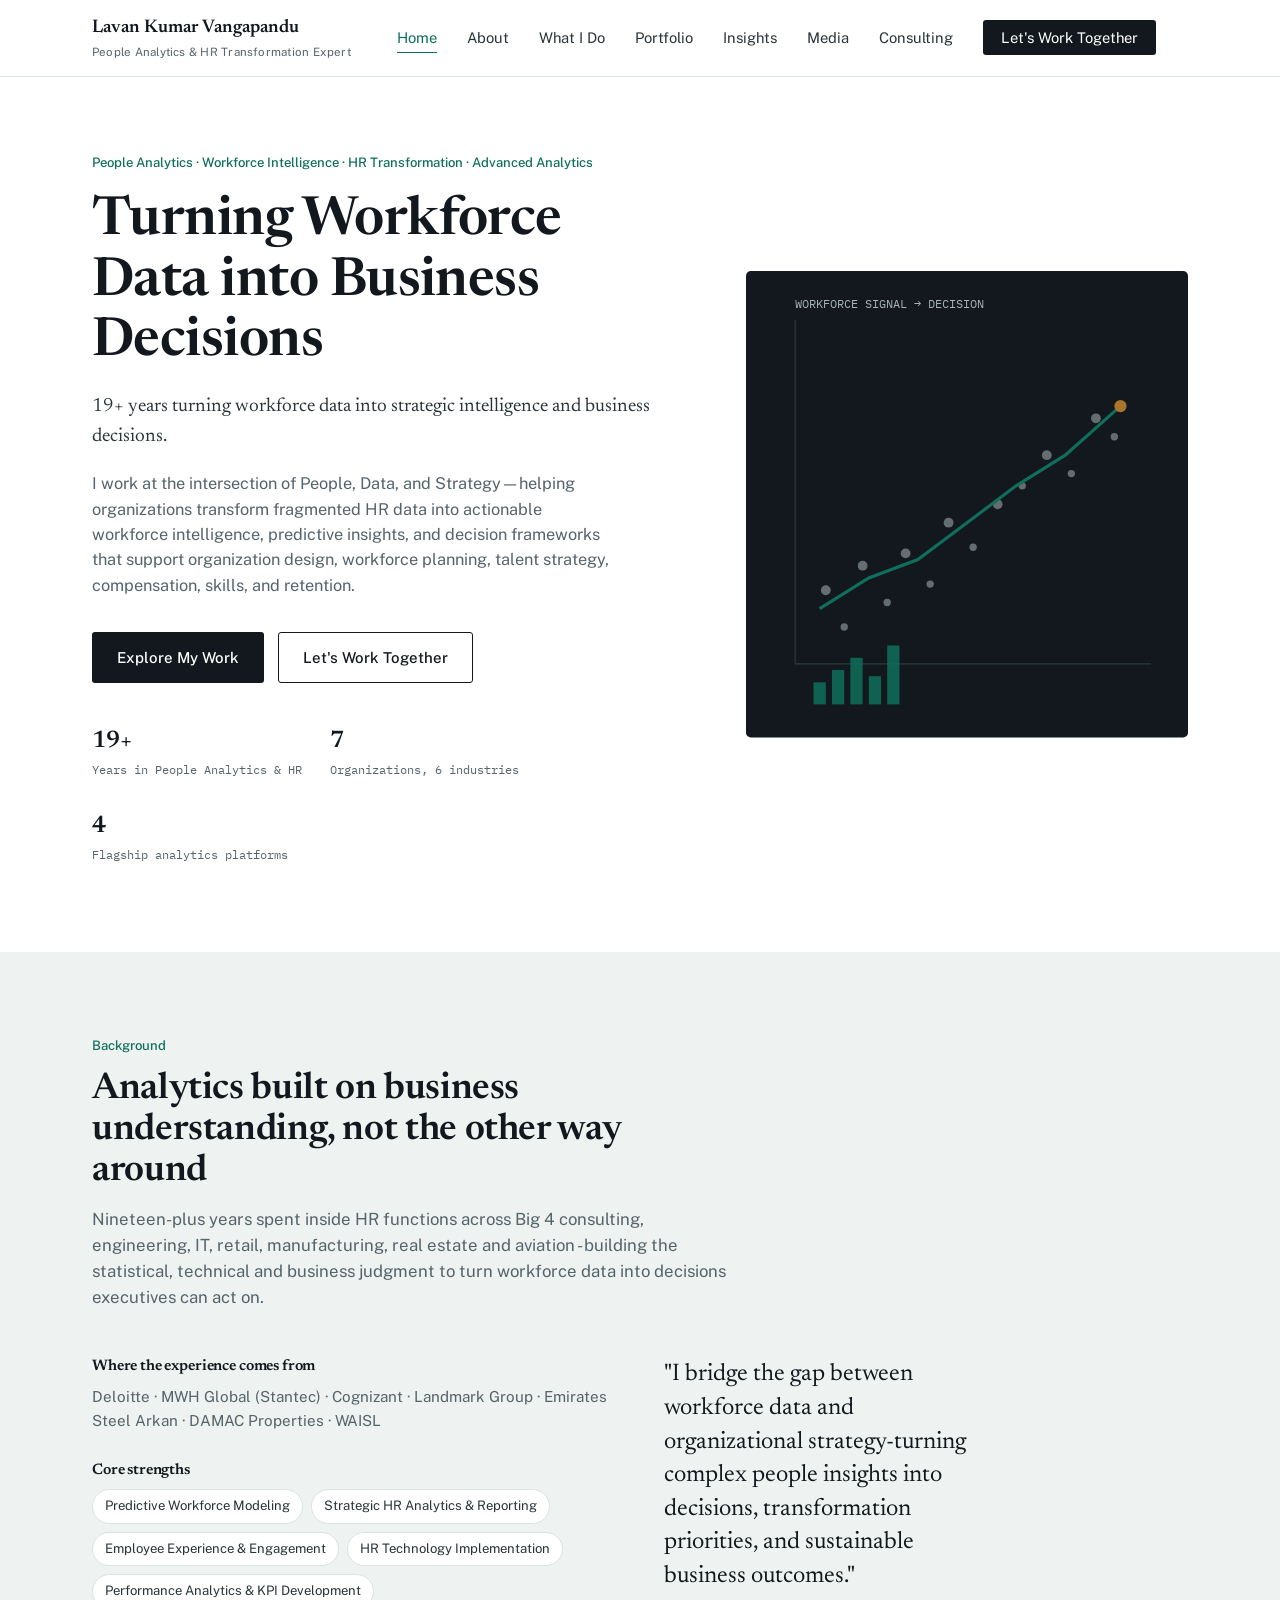
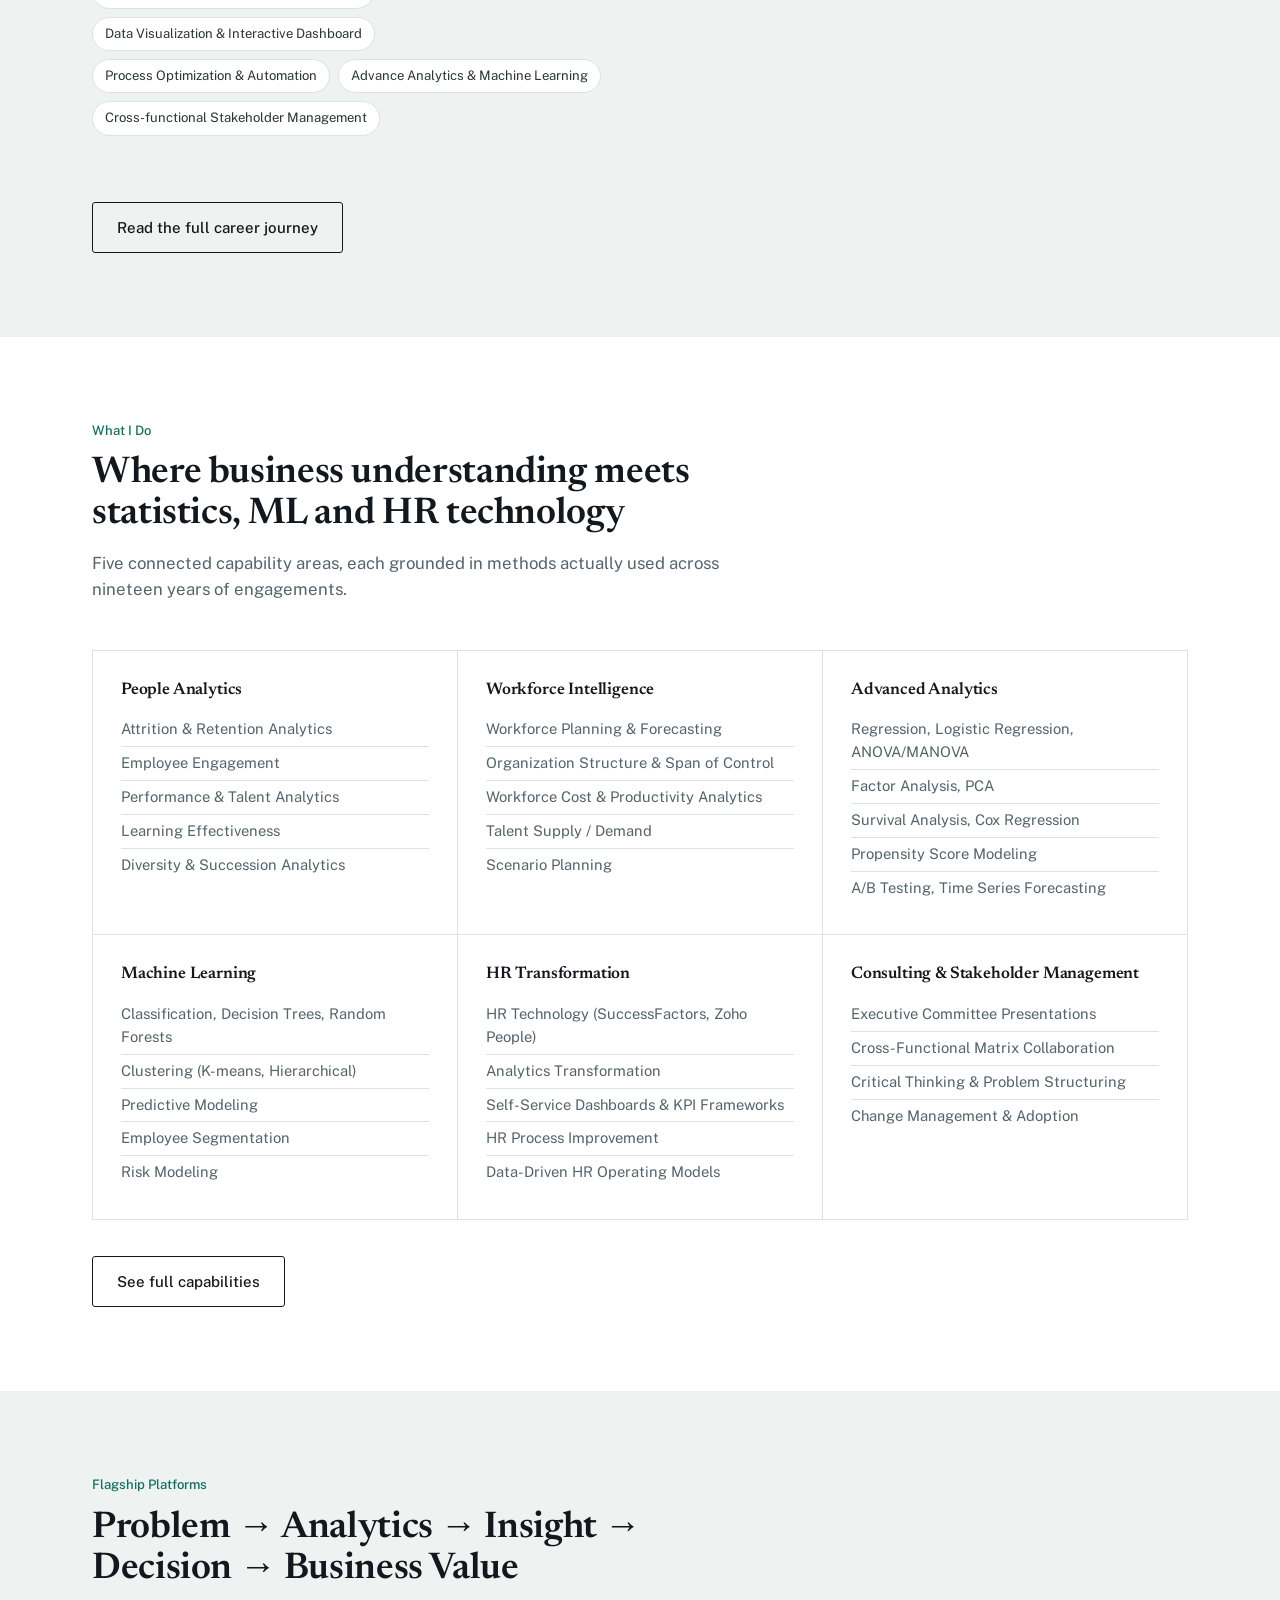
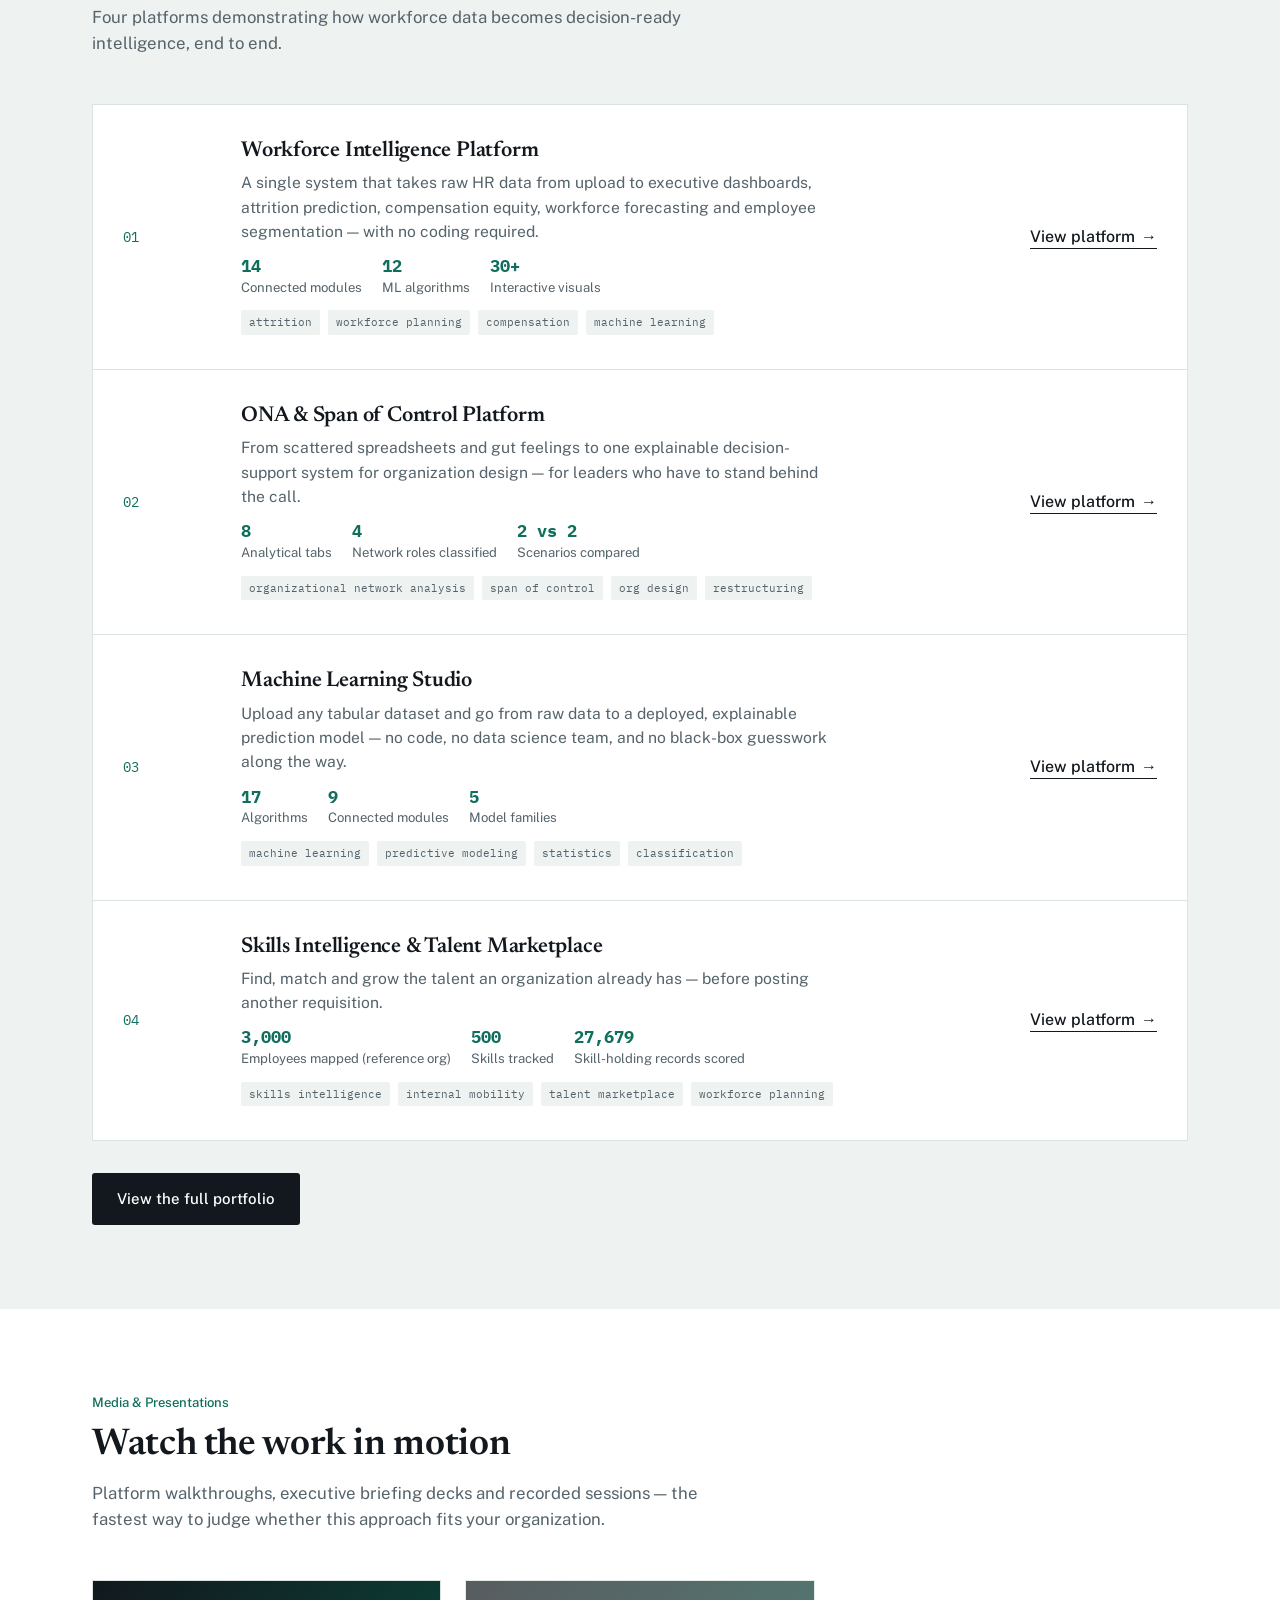
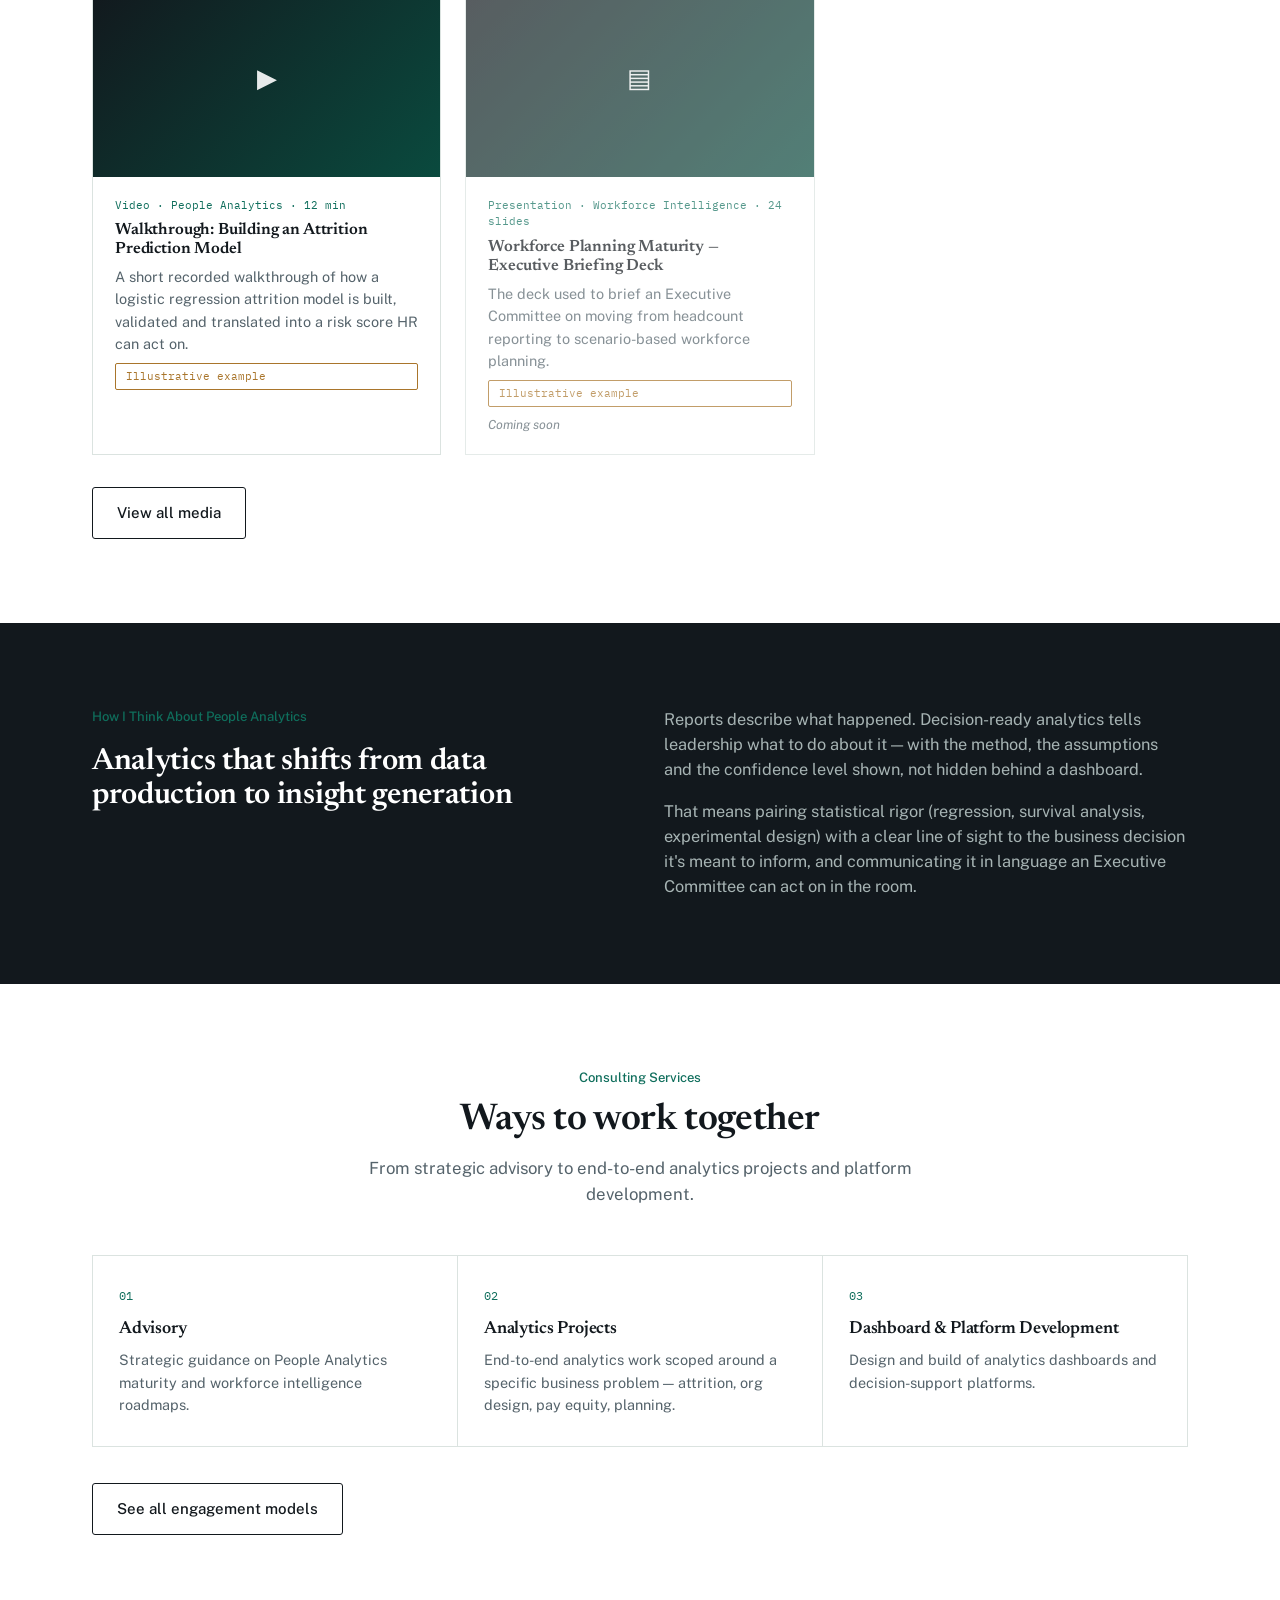
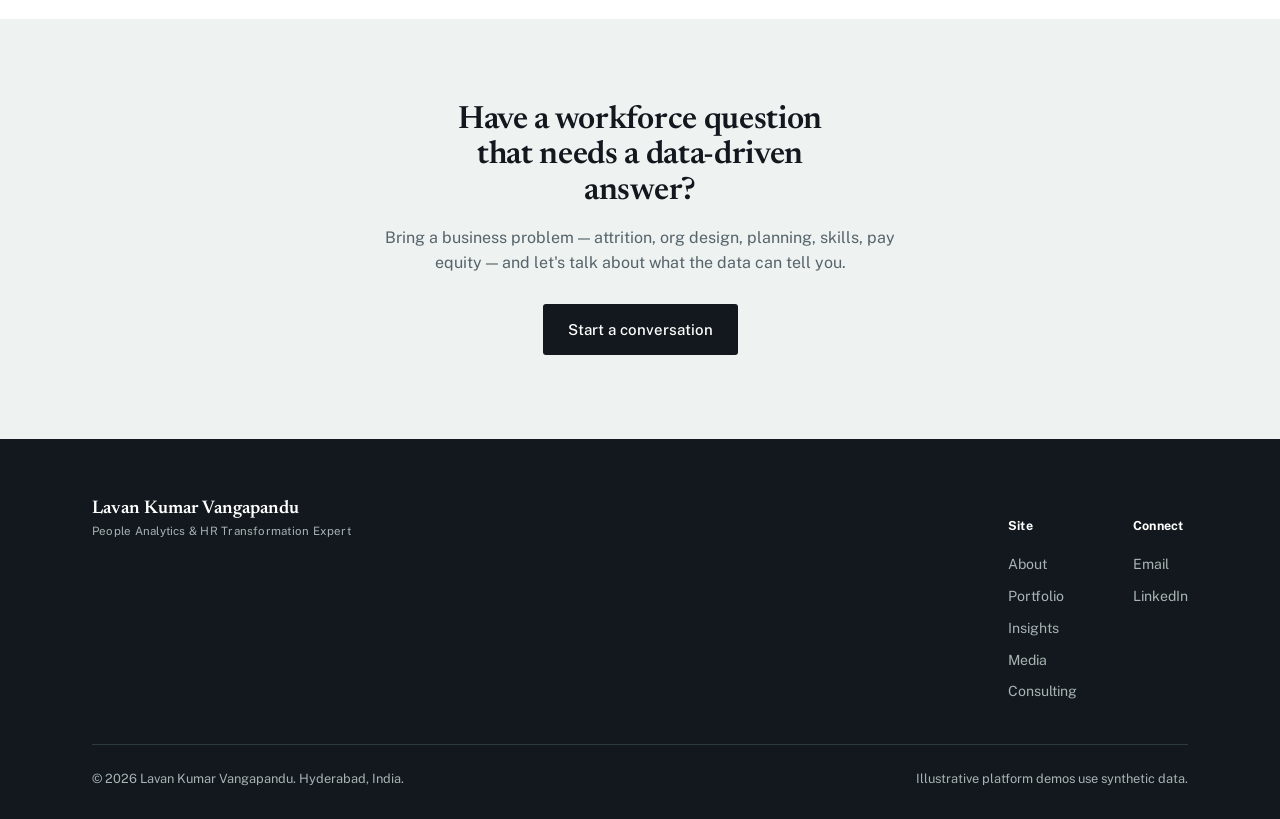
==== index.html @ 0f3fa1a3 "Revise content for clarity and emphasis on strategy Updated text to emphasize strategic intelligence" ====
<!DOCTYPE html>
<html lang="en">
<head>
<meta charset="UTF-8">
<meta name="viewport" content="width=device-width, initial-scale=1.0">
<title>Lavan Kumar Vangapandu — People Analytics & HR Transformation Expert</title>
<meta name="description" content="People Analytics & HR Transformation expert with 19+ years across Big 4 consulting, engineering, IT, retail, manufacturing, real estate and aviation. Turning workforce data into business decisions.">
<meta property="og:title" content="Lavan Kumar Vangapandu — People Analytics & HR Transformation Expert">
<meta property="og:description" content="Turning workforce data into business decisions. People Analytics consulting, workforce intelligence platforms, and HR transformation.">
<meta property="og:type" content="website">
<meta name="robots" content="index,follow">
<link rel="canonical" href="https://tasthaintelion.com/">
<link rel="stylesheet" href="assets/css/style.css">
<script type="application/ld+json">
{
  "@context": "https://schema.org",
  "@type": "Person",
  "name": "Lavan Kumar Vangapandu",
  "jobTitle": "People Analytics & HR Transformation Expert",
  "url": "https://tasthaintelion.com/",
  "sameAs": [],
  "address": { "@type": "PostalAddress", "addressLocality": "Hyderabad", "addressRegion": "Telangana", "addressCountry": "IN" }
}
</script>
</head>
<body>

<header class="site-header">
  <div class="wrap">
    <a href="index.html" class="brand">
      <span class="brand-name">Lavan Kumar Vangapandu</span>
      <span class="brand-role">People Analytics &amp; HR Transformation Expert</span>
    </a>
    <button class="nav-toggle" aria-label="Toggle menu" aria-expanded="false"><span></span></button>
    <nav class="main-nav">
      <div class="wrap">
        <ul>
          <li><a href="index.html" data-page="index.html" class="active">Home</a></li>
          <li><a href="about.html" data-page="about.html">About</a></li>
          <li><a href="what-i-do.html" data-page="what-i-do.html">What I Do</a></li>
          <li><a href="portfolio.html" data-page="portfolio.html">Portfolio</a></li>
          <li><a href="insights.html" data-page="insights.html">Insights</a></li>
          <li><a href="media.html" data-page="media.html">Media</a></li>
          <li><a href="consulting.html" data-page="consulting.html">Consulting</a></li>
          <li><a href="consulting.html#contact" class="nav-cta">Let's Work Together</a></li>
        </ul>
      </div>
    </nav>
  </div>
</header>

<main>

  <!-- HERO -->
  <section class="hero">
    <div class="wrap">
      <div>
        <div class="eyebrow">People Analytics · Workforce Intelligence · HR Transformation · Advanced Analytics</div>
        <h1>Turning Workforce Data into Business Decisions</h1>
        <p class="lede">19+ years turning workforce data into strategic intelligence and business decisions.</p>
        <p class="support">I work at the intersection of People, Data, and Strategy—helping organizations transform fragmented HR data into actionable workforce intelligence, predictive insights, and decision frameworks that support organization design, workforce planning, talent strategy, compensation, skills, and retention.</p>
        <div class="cta-row">
          <a href="portfolio.html" class="btn btn-primary">Explore My Work</a>
          <a href="consulting.html#contact" class="btn btn-outline">Let's Work Together</a>
        </div>
        <div class="hero-meta">
          <div><strong>19+</strong>Years in People Analytics &amp; HR</div>
          <div><strong>7</strong>Organizations, 6 industries</div>
          <div><strong>4</strong>Flagship analytics platforms</div>
        </div>
      </div>
      <div class="hero-viz" aria-hidden="true">
        <svg viewBox="0 0 360 380" xmlns="http://www.w3.org/2000/svg">
          <defs>
            <clipPath id="fr"><rect x="0" y="0" width="360" height="380" rx="4"/></clipPath>
          </defs>
          <rect x="0" y="0" width="360" height="380" rx="4" fill="#12181D"/>
          <g clip-path="url(#fr)">
            <!-- axis -->
            <line x1="40" y1="320" x2="330" y2="320" stroke="#2C3A3C" stroke-width="1"/>
            <line x1="40" y1="40" x2="40" y2="320" stroke="#2C3A3C" stroke-width="1"/>
            <!-- scatter points representing workforce data resolving into a trend -->
            <g fill="#A7B4B4" opacity="0.55">
              <circle cx="65" cy="260" r="4"/><circle cx="80" cy="290" r="3"/><circle cx="95" cy="240" r="4"/>
              <circle cx="115" cy="270" r="3"/><circle cx="130" cy="230" r="4"/><circle cx="150" cy="255" r="3"/>
              <circle cx="165" cy="205" r="4"/><circle cx="185" cy="225" r="3"/><circle cx="205" cy="190" r="4"/>
              <circle cx="225" cy="175" r="3"/><circle cx="245" cy="150" r="4"/><circle cx="265" cy="165" r="3"/>
              <circle cx="285" cy="120" r="4"/><circle cx="300" cy="135" r="3"/>
            </g>
            <!-- resolved trend line -->
            <polyline points="60,275 100,250 140,235 180,205 220,175 260,150 305,110" fill="none" stroke="#0F6E5C" stroke-width="2.5"/>
            <circle cx="305" cy="110" r="5" fill="#A9752B"/>
            <!-- small bar cluster (workforce composition) -->
            <g fill="#0F6E5C" opacity="0.85">
              <rect x="55" y="335" width="10" height="18"/>
              <rect x="70" y="325" width="10" height="28"/>
              <rect x="85" y="315" width="10" height="38"/>
              <rect x="100" y="330" width="10" height="23"/>
              <rect x="115" y="305" width="10" height="48"/>
            </g>
            <text x="40" y="30" fill="#A7B4B4" font-family="IBM Plex Mono, monospace" font-size="10">WORKFORCE SIGNAL → DECISION</text>
          </g>
        </svg>
      </div>
    </div>
  </section>

  <!-- CREDIBILITY -->
  <section class="alt">
    <div class="wrap">
      <div class="section-head">
        <div class="eyebrow">Background</div>
        <h2>Analytics built on business understanding, not the other way around</h2>
        <p>Nineteen-plus years spent inside HR functions across Big 4 consulting, engineering, IT, retail, manufacturing, real estate and aviation - building the statistical, technical and business judgment to turn workforce data into decisions executives can act on.</p>
      </div>
      <div class="two-col">
        <div>
          <div class="comp-block">
            <h4>Where the experience comes from</h4>
            <p style="color:var(--slate); font-size:0.95rem;">Deloitte · MWH Global (Stantec) · Cognizant · Landmark Group · Emirates Steel Arkan · DAMAC Properties · WAISL</p>
          </div>
          <div class="comp-block">
            <h4>Core strengths</h4>
            <div class="pill-row">
              <span class="pill">Predictive Workforce Modeling</span>
              <span class="pill">Strategic HR Analytics & Reporting</span>
              <span class="pill">Employee Experience & Engagement</span>
              <span class="pill">HR Technology Implementation</span>
              <span class="pill">Performance Analytics & KPI Development</span>
              <span class="pill">Data Visualization & Interactive Dashboard</span>
              <span class="pill">Process Optimization & Automation</span>
              <span class="pill">Advance Analytics & Machine Learning</span>
              <span class="pill">Cross-functional Stakeholder Management</span>
              </div>
          </div>
        </div>
        <div class="quote-block">
          "I bridge the gap between workforce data and organizational strategy-turning complex people insights into decisions, transformation priorities, and sustainable business outcomes."
        </div>
      </div>
      <div class="cta-row" style="margin-top:36px;">
        <a href="about.html" class="btn btn-outline">Read the full career journey</a>
      </div>
    </div>
  </section>

  <!-- WHAT I DO -->
  <section>
    <div class="wrap">
      <div class="section-head">
        <div class="eyebrow">What I Do</div>
        <h2>Where business understanding meets statistics, ML and HR technology</h2>
        <p>Five connected capability areas, each grounded in methods actually used across nineteen years of engagements.</p>
      </div>
      <div class="capability-grid">
        <div class="capability-card">
          <h3>People Analytics</h3>
          <ul>
            <li>Attrition &amp; Retention Analytics</li>
            <li>Employee Engagement</li>
            <li>Performance &amp; Talent Analytics</li>
            <li>Learning Effectiveness</li>
            <li>Diversity &amp; Succession Analytics</li>
          </ul>
        </div>
        <div class="capability-card">
          <h3>Workforce Intelligence</h3>
          <ul>
            <li>Workforce Planning &amp; Forecasting</li>
            <li>Organization Structure &amp; Span of Control</li>
            <li>Workforce Cost &amp; Productivity Analytics</li>
            <li>Talent Supply / Demand</li>
            <li>Scenario Planning</li>
          </ul>
        </div>
        <div class="capability-card">
          <h3>Advanced Analytics</h3>
          <ul>
            <li>Regression, Logistic Regression, ANOVA/MANOVA</li>
            <li>Factor Analysis, PCA</li>
            <li>Survival Analysis, Cox Regression</li>
            <li>Propensity Score Modeling</li>
            <li>A/B Testing, Time Series Forecasting</li>
          </ul>
        </div>
        <div class="capability-card">
          <h3>Machine Learning</h3>
          <ul>
            <li>Classification, Decision Trees, Random Forests</li>
            <li>Clustering (K-means, Hierarchical)</li>
            <li>Predictive Modeling</li>
            <li>Employee Segmentation</li>
            <li>Risk Modeling</li>
          </ul>
        </div>
        <div class="capability-card">
          <h3>HR Transformation</h3>
          <ul>
            <li>HR Technology (SuccessFactors, Zoho People)</li>
            <li>Analytics Transformation</li>
            <li>Self-Service Dashboards &amp; KPI Frameworks</li>
            <li>HR Process Improvement</li>
            <li>Data-Driven HR Operating Models</li>
          </ul>
        </div>
        <div class="capability-card">
          <h3>Consulting &amp; Stakeholder Management</h3>
          <ul>
            <li>Executive Committee Presentations</li>
            <li>Cross-Functional Matrix Collaboration</li>
            <li>Critical Thinking &amp; Problem Structuring</li>
            <li>Change Management &amp; Adoption</li>
          </ul>
        </div>
      </div>
      <div class="cta-row" style="margin-top:36px;">
        <a href="what-i-do.html" class="btn btn-outline">See full capabilities</a>
      </div>
    </div>
  </section>

  <!-- FLAGSHIP PROJECTS -->
  <section class="alt">
    <div class="wrap">
      <div class="section-head">
        <div class="eyebrow">Flagship Platforms</div>
        <h2>Problem → Analytics → Insight → Decision → Business Value</h2>
        <p>Four platforms demonstrating how workforce data becomes decision-ready intelligence, end to end.</p>
      </div>
      <div class="flagship-list" id="home-flagship-list"></div>
      <div class="cta-row" style="margin-top:32px;">
        <a href="portfolio.html" class="btn btn-primary">View the full portfolio</a>
      </div>
    </div>
  </section>

  <!-- MEDIA TEASER -->
  <section>
    <div class="wrap">
      <div class="section-head">
        <div class="eyebrow">Media &amp; Presentations</div>
        <h2>Watch the work in motion</h2>
        <p>Platform walkthroughs, executive briefing decks and recorded sessions — the fastest way to judge whether this approach fits your organization.</p>
      </div>
      <div class="media-teaser-grid" id="home-media-teaser"></div>
      <div class="cta-row" style="margin-top:32px;">
        <a href="media.html" class="btn btn-outline">View all media</a>
      </div>
    </div>
  </section>

  <!-- HOW I THINK -->
  <section class="dark">
    <div class="wrap two-col">
      <div>
        <div class="eyebrow">How I Think About People Analytics</div>
        <h2 style="color:var(--white); font-size:1.9rem;">Analytics that shifts from data production to insight generation</h2>
      </div>
      <div class="slate-text" style="font-size:1.02rem; align-self:center;">
        <p>Reports describe what happened. Decision-ready analytics tells leadership what to do about it — with the method, the assumptions and the confidence level shown, not hidden behind a dashboard.</p>
        <p style="margin-top:16px;">That means pairing statistical rigor (regression, survival analysis, experimental design) with a clear line of sight to the business decision it's meant to inform, and communicating it in language an Executive Committee can act on in the room.</p>
      </div>
    </div>
  </section>

  <!-- CONSULTING TEASER -->
  <section>
    <div class="wrap">
      <div class="section-head center">
        <div class="eyebrow">Consulting Services</div>
        <h2>Ways to work together</h2>
        <p>From strategic advisory to end-to-end analytics projects and platform development.</p>
      </div>
      <div class="engage-grid">
        <div class="engage-card"><div class="n">01</div><h3>Advisory</h3><p>Strategic guidance on People Analytics maturity and workforce intelligence roadmaps.</p></div>
        <div class="engage-card"><div class="n">02</div><h3>Analytics Projects</h3><p>End-to-end analytics work scoped around a specific business problem — attrition, org design, pay equity, planning.</p></div>
        <div class="engage-card"><div class="n">03</div><h3>Dashboard &amp; Platform Development</h3><p>Design and build of analytics dashboards and decision-support platforms.</p></div>
      </div>
      <div class="cta-row" style="margin-top:36px; justify-content:center;">
        <a href="consulting.html" class="btn btn-outline">See all engagement models</a>
      </div>
    </div>
  </section>

  <!-- FINAL CTA -->
  <section class="alt">
    <div class="wrap" style="text-align:center;">
      <h2 style="font-size:2rem; max-width:20ch; margin:0 auto;">Have a workforce question that needs a data-driven answer?</h2>
      <p style="color:var(--slate); margin-top:16px; max-width:56ch; margin-left:auto; margin-right:auto;">Bring a business problem — attrition, org design, planning, skills, pay equity — and let's talk about what the data can tell you.</p>
      <div class="cta-row" style="margin-top:28px; justify-content:center;">
        <a href="consulting.html#contact" class="btn btn-primary">Start a conversation</a>
      </div>
    </div>
  </section>

</main>

<footer>
  <div class="wrap">
    <div class="footer-top">
      <div>
        <div class="brand-name">Lavan Kumar Vangapandu</div>
        <div class="brand-role">People Analytics &amp; HR Transformation Expert</div>
      </div>
      <div class="footer-links">
        <div class="footer-col">
          <h5>Site</h5>
          <a href="about.html">About</a>
          <a href="portfolio.html">Portfolio</a>
          <a href="insights.html">Insights</a>
          <a href="media.html">Media</a>
          <a href="consulting.html">Consulting</a>
        </div>
        <div class="footer-col">
          <h5>Connect</h5>
          <a href="mailto:lavan@tasthaintelion.com">Email</a>
          <a href="https://www.linkedin.com/" target="_blank" rel="noopener">LinkedIn</a>
        </div>
      </div>
    </div>
    <div class="footer-bottom">
      <span>© <span id="year"></span> Lavan Kumar Vangapandu. Hyderabad, India.</span>
      <span>Illustrative platform demos use synthetic data.</span>
    </div>
  </div>
</footer>

<script src="assets/js/main.js"></script>
<script src="assets/js/portfolio.js"></script>
<script src="assets/js/media.js"></script>
<script>
  loadJSON('data/projects.json').then(projects => renderFlagshipList('home-flagship-list', projects));
  loadJSON('data/media.json').then(items => renderMediaTeaser('home-media-teaser', items, 3));
</script>
</body>
</html>
---- assets/css/style.css ----
/* ============================================================
   LAVAN KUMAR VANGAPANDU — People Analytics & HR Transformation
   Design tokens
   ============================================================ */

@import url('https://fonts.googleapis.com/css2?family=Newsreader:ital,opsz,wght@0,6..72,400;0,6..72,500;0,6..72,600;1,6..72,500&family=Public+Sans:wght@400;500;600;700&family=IBM+Plex+Mono:wght@500&display=swap');

:root{
  --ink:        #12181D;   /* cool charcoal — primary text / dark surfaces */
  --ink-soft:   #2A3438;
  --paper:      #FFFFFF;   /* true white background */
  --paper-dim:  #EEF2F0;   /* section alternation — cool, not cream */
  --white:      #FFFFFF;
  --slate:      #55636B;   /* secondary text on paper */
  --slate-on-dark: #A7B4B4;
  --line:       #DBE3E0;   /* hairline on paper */
  --line-dark:  #2C3A3C;   /* hairline on ink */
  --blue:       #0F6E5C;   /* deep emerald-teal — data / analytics accent */
  --blue-deep:  #0A4A3E;
  --amber:      #A9752B;   /* single warm highlight, used sparingly */

  --font-display: 'Newsreader', Georgia, serif;
  --font-body: 'Public Sans', -apple-system, BlinkMacSystemFont, sans-serif;
  --font-mono: 'IBM Plex Mono', monospace;

  --maxw: 1160px;
  --radius: 3px;
}

*,*::before,*::after{ box-sizing: border-box; }
html{ scroll-behavior: smooth; }
body{
  margin:0;
  font-family: var(--font-body);
  color: var(--ink);
  background: var(--paper);
  line-height: 1.55;
  -webkit-font-smoothing: antialiased;
}
img{ max-width:100%; display:block; }
a{ color:inherit; text-decoration:none; }
ul{ margin:0; padding:0; list-style:none; }
h1,h2,h3,h4{ font-family: var(--font-display); font-weight:600; margin:0; line-height:1.12; letter-spacing:-0.01em; }
p{ margin:0; }
button{ font-family:inherit; cursor:pointer; }

:focus-visible{ outline: 2px solid var(--blue); outline-offset: 3px; }

.wrap{ max-width: var(--maxw); margin:0 auto; padding: 0 32px; }
@media (max-width: 640px){ .wrap{ padding: 0 20px; } }

/* ---------------- Header / Nav ---------------- */
.site-header{
  position: sticky; top:0; z-index: 50;
  background: rgba(255,255,255,0.90);
  backdrop-filter: blur(8px);
  border-bottom: 1px solid var(--line);
}
.site-header .wrap{ display:flex; align-items:center; justify-content:space-between; height:76px; }
.brand{ display:flex; flex-direction:column; gap:1px; }
.brand-name{ font-family: var(--font-display); font-size:1.15rem; font-weight:600; color:var(--ink); }
.brand-role{ font-size:0.72rem; color:var(--slate); letter-spacing:0.02em; }
.main-nav ul{ display:flex; gap: 30px; align-items:center; }
.main-nav a{ font-size:0.92rem; color:var(--ink-soft); padding:6px 0; border-bottom:1px solid transparent; transition: border-color .15s ease, color .15s ease; }
.main-nav a:hover, .main-nav a.active{ color: var(--blue); border-bottom-color: var(--blue); }
.nav-cta{ background:var(--ink); color:var(--paper) !important; padding:9px 18px !important; border-radius: var(--radius); border-bottom:none !important; }
.nav-cta:hover{ background: var(--blue-deep); color:var(--white) !important; }
.nav-toggle{ display:none; background:none; border:none; padding:8px; }
.nav-toggle span, .nav-toggle span::before, .nav-toggle span::after{
  content:''; display:block; width:22px; height:2px; background:var(--ink); position:relative; transition:.2s;
}
.nav-toggle span::before{ position:absolute; top:-7px; width:22px; height:2px; background:var(--ink); }
.nav-toggle span::after{ position:absolute; top:7px; width:22px; height:2px; background:var(--ink); }

@media (max-width: 880px){
  .nav-toggle{ display:block; }
  .main-nav{ position:fixed; inset:76px 0 0 0; background:var(--paper); transform: translateX(100%); transition: transform .25s ease; overflow-y:auto; }
  .main-nav.open{ transform: translateX(0); }
  .main-nav .wrap{ padding: 0; }
  .main-nav ul{ flex-direction:column; align-items:flex-start; gap:0; padding: 12px 24px 40px; }
  .main-nav li{ width:100%; border-bottom:1px solid var(--line); }
  .main-nav a{ display:block; padding:16px 0; }
  .nav-cta{ margin-top:16px; display:inline-block; }
}

/* ---------------- Buttons ---------------- */
.btn{
  display:inline-flex; align-items:center; gap:8px;
  font-size:0.94rem; font-weight:500; padding: 13px 24px;
  border-radius: var(--radius); border:1px solid transparent; transition: all .15s ease;
}
.btn-primary{ background: var(--ink); color: var(--paper); }
.btn-primary:hover{ background: var(--blue-deep); }
.btn-outline{ background:transparent; color:var(--ink); border-color: var(--ink); }
.btn-outline:hover{ background: var(--ink); color: var(--paper); }
.btn-outline-light{ background:transparent; color:var(--paper); border-color: rgba(255,255,255,0.5); }
.btn-outline-light:hover{ background: var(--paper); color: var(--ink); }

/* ---------------- Hero ---------------- */
.hero{ padding: 76px 0 88px; position:relative; overflow:hidden; }
.hero .wrap{ display:grid; grid-template-columns: 1.15fr 0.85fr; gap:56px; align-items:center; }
.eyebrow{ font-size:0.82rem; color:var(--blue); font-weight:500; margin-bottom:18px; }
.hero h1{ font-size: clamp(2.3rem, 4.2vw, 3.4rem); color:var(--ink); }
.hero .lede{ font-size:1.2rem; color:var(--ink-soft); margin-top: 20px; font-family: var(--font-display); font-weight:400; }
.hero .support{ margin-top:20px; color:var(--slate); font-size:1.02rem; max-width:52ch; }
.hero .cta-row{ margin-top:34px; display:flex; gap:14px; flex-wrap:wrap; }
.hero-meta{ margin-top: 40px; display:flex; gap: 28px; flex-wrap:wrap; }
.hero-meta div{ font-family: var(--font-mono); font-size:0.78rem; color:var(--slate); }
.hero-meta strong{ display:block; font-family: var(--font-display); font-size:1.5rem; color:var(--ink); font-weight:600; }

.hero-viz{ position:relative; }

@media (max-width: 880px){
  .hero .wrap{ grid-template-columns: 1fr; }
  .hero-viz{ order:-1; max-width:280px; margin:0 auto 12px; }
}

/* ---------------- Sections ---------------- */
section{ padding: 84px 0; }
section.alt{ background: var(--paper-dim); }
section.dark{ background: var(--ink); color: var(--paper); }
section.dark .slate-text{ color: var(--slate-on-dark); }
.section-head{ max-width: 640px; margin-bottom: 48px; }
.section-head.center{ margin-left:auto; margin-right:auto; text-align:center; }
.section-head h2{ font-size: clamp(1.7rem, 3vw, 2.3rem); }
.section-head .eyebrow{ margin-bottom:12px; }
.section-head p{ color: var(--slate); margin-top:14px; font-size:1.05rem; }
.dark .section-head p{ color: var(--slate-on-dark); }

/* ---------------- What I Do grid ---------------- */
.capability-grid{ display:grid; grid-template-columns: repeat(3, 1fr); gap:1px; background: var(--line); border:1px solid var(--line); }
.capability-card{ background: var(--paper); padding: 30px 28px; }
.capability-card h3{ font-size:1.05rem; margin-bottom:14px; color:var(--ink); }
.capability-card ul li{ font-size:0.92rem; color:var(--slate); padding: 5px 0; border-top:1px solid var(--line); }
.capability-card ul li:first-child{ border-top:none; }
@media (max-width: 880px){ .capability-grid{ grid-template-columns:1fr; } }

/* ---------------- Portfolio ---------------- */
.flagship-list{ display:flex; flex-direction:column; gap:1px; background:var(--line); border:1px solid var(--line); }
.flagship-row{ background:var(--paper); display:grid; grid-template-columns: 90px 1fr 240px; gap:28px; padding: 34px 30px; align-items:center; transition: background .15s; }
.flagship-row:hover{ background: var(--white); }
.flagship-num{ font-family: var(--font-mono); color: var(--blue); font-size:0.85rem; }
.flagship-body h3{ font-size:1.35rem; margin-bottom:8px; }
.flagship-body p{ color:var(--slate); font-size:0.98rem; max-width:60ch; }
.flagship-tags{ display:flex; gap:8px; flex-wrap:wrap; margin-top:12px; }
.tag{ font-family:var(--font-mono); font-size:0.68rem; padding:4px 8px; background: var(--paper-dim); color: var(--slate); border-radius: 2px; }
.flagship-cta{ justify-self:end; text-align:right; }
.flagship-cta .arrow-link{ font-weight:500; color:var(--ink); border-bottom:1px solid var(--ink); padding-bottom:2px; }
@media (max-width: 780px){
  .flagship-row{ grid-template-columns:1fr; }
  .flagship-cta{ justify-self:start; text-align:left; }
}

.project-grid{ display:grid; grid-template-columns: repeat(2,1fr); gap:1px; background:var(--line); border:1px solid var(--line); margin-top: 1px;}
.project-card{ background:var(--paper); padding: 28px; display:flex; flex-direction:column; gap:14px; }
.project-card .cat{ font-family:var(--font-mono); font-size:0.7rem; color:var(--blue); }
.project-card h3{ font-size:1.15rem; }
.project-card p{ color:var(--slate); font-size:0.92rem; }
.project-card .arrow-link{ margin-top:auto; font-size:0.9rem; font-weight:500; }
@media (max-width: 780px){ .project-grid{ grid-template-columns:1fr; } }

.placeholder-card{ border: 1px dashed var(--line); background: transparent !important; display:flex; align-items:center; justify-content:center; text-align:center; color:var(--slate); font-size:0.88rem; padding:40px 28px; }

/* ---------------- Project detail page ---------------- */
.project-hero{ background: var(--ink); color: var(--paper); padding: 64px 0 56px; }
.project-hero .cat{ font-family:var(--font-mono); color:var(--blue); font-size:0.8rem; margin-bottom:16px; }
.project-hero h1{ font-size: clamp(2rem, 4vw, 2.9rem); color:var(--white); max-width: 20ch; }
.project-hero .tagline{ margin-top:18px; font-family:var(--font-display); font-size:1.15rem; color:var(--slate-on-dark); max-width:60ch; }
.project-hero .stat-row{ display:flex; gap:36px; margin-top:40px; flex-wrap:wrap; }
.project-hero .stat-row div{ font-family:var(--font-mono); font-size:0.72rem; color:var(--slate-on-dark); }
.project-hero .stat-row strong{ display:block; font-family:var(--font-display); font-size:1.6rem; color:var(--white); }

.case-block{ padding: 56px 0; border-bottom:1px solid var(--line); }
.case-block:last-of-type{ border-bottom:none; }
.case-block .label{ font-family:var(--font-mono); font-size:0.75rem; color:var(--blue); margin-bottom:14px; }
.case-block h2{ font-size:1.5rem; margin-bottom:18px; max-width:32ch; }
.case-block .content{ color:var(--slate); font-size:1.02rem; max-width:70ch; }
.case-block .content p + p{ margin-top:14px; }

.module-list{ display:grid; grid-template-columns: repeat(2,1fr); gap:1px; background:var(--line); border:1px solid var(--line); margin-top:24px; }
.module-item{ background:var(--paper); padding:22px 24px; }
.module-item h4{ font-size:0.98rem; margin-bottom:6px; }
.module-item p{ font-size:0.88rem; color:var(--slate); }
@media (max-width: 700px){ .module-list{ grid-template-columns:1fr; } }

.download-row{ display:flex; gap:14px; flex-wrap:wrap; margin-top:20px; }
.download-chip{ display:inline-flex; align-items:center; gap:8px; padding:11px 18px; border:1px solid var(--line); border-radius: var(--radius); font-size:0.88rem; }
.download-chip.disabled{ color: var(--slate); font-style:italic; border-style:dashed; }

.demo-note{ background: var(--paper-dim); border-left: 3px solid var(--amber); padding: 16px 20px; font-size:0.9rem; color:var(--slate); margin-top:20px; }

/* ---------------- Career journey (About) ---------------- */
.journey{ position:relative; padding-left: 32px; border-left: 1px solid var(--line); }
.journey-item{ padding-bottom: 44px; position:relative; }
.journey-item:last-child{ padding-bottom:0; }
.journey-item::before{ content:''; position:absolute; left:-37px; top:4px; width:9px; height:9px; border-radius:50%; background: var(--blue); }
.journey-item .when{ font-family:var(--font-mono); font-size:0.75rem; color:var(--blue); }
.journey-item h3{ font-size:1.15rem; margin: 6px 0 4px; }
.journey-item .org{ color:var(--slate); font-size:0.92rem; margin-bottom:10px; }
.journey-item p{ color:var(--slate); font-size:0.95rem; max-width:66ch; }

/* ---------------- Competency bars / lists ---------------- */
.comp-block{ margin-bottom: 30px; }
.comp-block h4{ font-size:0.95rem; margin-bottom:10px; color:var(--ink); }
.pill-row{ display:flex; flex-wrap:wrap; gap:8px; }
.pill{ font-size:0.82rem; padding:6px 12px; background:var(--white); border:1px solid var(--line); border-radius: 20px; color:var(--ink-soft); }

/* ---------------- Engagement models ---------------- */
.engage-grid{ display:grid; grid-template-columns: repeat(3,1fr); gap:1px; background:var(--line); border:1px solid var(--line); }
.engage-card{ background: var(--paper); padding:30px 26px; }
.engage-card .n{ font-family:var(--font-mono); color:var(--blue); font-size:0.78rem; margin-bottom:14px; }
.engage-card h3{ font-size:1.1rem; margin-bottom:10px; }
.engage-card p{ font-size:0.9rem; color:var(--slate); }
@media (max-width: 880px){ .engage-grid{ grid-template-columns:1fr; } }

/* ---------------- Forms ---------------- */
.contact-layout{ display:grid; grid-template-columns: 1fr 1fr; gap: 56px; }
form.enquiry{ display:flex; flex-direction:column; gap:18px; }
.field label{ display:block; font-size:0.85rem; color:var(--slate); margin-bottom:6px; }
.field input, .field select, .field textarea{
  width:100%; padding:12px 14px; border:1px solid var(--line); border-radius: var(--radius);
  background: var(--white); font-family: inherit; font-size:0.95rem; color:var(--ink);
}
.field textarea{ min-height:120px; resize:vertical; }
.form-note{ font-size:0.82rem; color:var(--slate); }
@media (max-width: 880px){ .contact-layout{ grid-template-columns:1fr; } }

/* ---------------- Insights / Resources ---------------- */
.filter-bar{ display:flex; gap:10px; flex-wrap:wrap; margin-bottom: 36px; }
.filter-chip{ font-size:0.85rem; padding:8px 16px; border:1px solid var(--line); border-radius:20px; background:var(--paper); color:var(--slate); }
.filter-chip.active{ background:var(--ink); color:var(--paper); border-color:var(--ink); }
.insight-grid{ display:grid; grid-template-columns: repeat(3,1fr); gap: 24px; }
.insight-card{ border:1px solid var(--line); background:var(--white); padding:24px; display:flex; flex-direction:column; gap:10px; }
.insight-card .meta{ font-family:var(--font-mono); font-size:0.68rem; color:var(--blue); }
.insight-card h3{ font-size:1.05rem; }
.insight-card p{ font-size:0.88rem; color:var(--slate); }
@media (max-width: 900px){ .insight-grid{ grid-template-columns: repeat(2,1fr); } }
@media (max-width: 620px){ .insight-grid{ grid-template-columns: 1fr; } }
.empty-state{ border:1px dashed var(--line); padding: 48px 32px; text-align:center; color:var(--slate); grid-column: 1 / -1; }
.empty-state h3{ color:var(--ink); font-size:1.1rem; margin-bottom:8px; }

/* ---------------- Flagship inline stats ---------------- */
.flagship-stats{ display:flex; flex-wrap:wrap; gap:20px; margin:12px 0 4px; }
.flagship-stat{ font-size:0.82rem; color:var(--slate); }
.flagship-stat strong{ font-family:var(--font-mono); font-size:1.05rem; color:var(--blue); display:block; line-height:1.3; }

/* ---------------- Form status ---------------- */
.form-status{ font-size:0.88rem; margin-top:12px; min-height:1.2em; }
.form-status-note{ color: var(--slate); }
.form-status-ok{ color: var(--blue); font-weight:600; }
.form-status-error{ color: #9B2C2C; font-weight:600; }

/* ---------------- Media & Presentations ---------------- */
.media-grid{ display:grid; grid-template-columns: repeat(3,1fr); gap: 24px; }
@media (max-width: 900px){ .media-grid{ grid-template-columns: repeat(2,1fr); } }
@media (max-width: 620px){ .media-grid{ grid-template-columns: 1fr; } }
.media-card{ display:flex; flex-direction:column; border:1px solid var(--line); background:var(--white); overflow:hidden; transition: border-color .15s ease; }
.media-card:hover{ border-color: var(--blue); }
.media-card-disabled{ cursor:default; opacity:0.7; }
.media-thumb{ position:relative; aspect-ratio: 16/9; background-size:cover; background-position:center; background-color: var(--ink); display:flex; align-items:center; justify-content:center; }
.media-thumb-fallback{ background: linear-gradient(135deg, var(--ink) 0%, var(--blue-deep) 100%); }
.media-thumb-icon{ font-size:1.6rem; color: var(--paper); opacity:0.9; }
.media-card-body{ padding: 20px 22px; display:flex; flex-direction:column; gap:8px; }
.media-meta{ font-family:var(--font-mono); font-size:0.68rem; color:var(--blue); }
.media-card-body h3{ font-size:1.02rem; }
.media-card-body p{ font-size:0.9rem; color:var(--slate); }
.media-soon{ font-size:0.78rem; color:var(--slate); font-style:italic; }

.media-lightbox{ display:none; position:fixed; inset:0; z-index:100; background:rgba(10,14,17,0.92); align-items:center; justify-content:center; padding: 24px; }
.media-lightbox.open{ display:flex; }
.media-lightbox-inner{ width:100%; max-width: 960px; position:relative; }
.media-lightbox-frame{ position:relative; width:100%; aspect-ratio:16/9; background:#000; }
.media-lightbox-frame iframe{ position:absolute; inset:0; width:100%; height:100%; border:0; }
.media-lightbox-close{ position:absolute; top:-40px; right:0; background:none; border:none; color:var(--paper); font-size:1.8rem; line-height:1; cursor:pointer; }

/* ---------------- Media teaser (homepage) ---------------- */
.media-teaser-grid{ display:grid; grid-template-columns: repeat(3,1fr); gap:24px; }
@media (max-width: 880px){ .media-teaser-grid{ grid-template-columns:1fr; } }

/* ---------------- Footer ---------------- */
footer{ background: var(--ink); color: var(--slate-on-dark); padding: 56px 0 30px; }
.footer-top{ display:flex; justify-content:space-between; flex-wrap:wrap; gap:32px; padding-bottom:36px; border-bottom:1px solid var(--line-dark); }
.footer-top .brand-name{ color:var(--white); }
.footer-top .brand-role{ color: var(--slate-on-dark); }
.footer-links{ display:flex; gap:56px; flex-wrap:wrap; }
.footer-col h5{ font-size:0.78rem; color: var(--paper); margin-bottom:14px; letter-spacing:0.02em; }
.footer-col a{ display:block; font-size:0.88rem; padding:5px 0; color: var(--slate-on-dark); }
.footer-col a:hover{ color: var(--white); }
.footer-bottom{ display:flex; justify-content:space-between; padding-top:24px; font-size:0.8rem; flex-wrap:wrap; gap:10px; }

/* ---------------- Misc ---------------- */
.arrow-link::after{ content:'\2192'; margin-left:6px; }
.badge-demo{ display:inline-block; font-family:var(--font-mono); font-size:0.68rem; padding:4px 10px; border:1px solid var(--amber); color: var(--amber); border-radius:2px; }
.two-col{ display:grid; grid-template-columns:1fr 1fr; gap:48px; }
@media (max-width:880px){ .two-col{ grid-template-columns:1fr; } }
.quote-block{ font-family: var(--font-display); font-size:1.5rem; line-height:1.4; color:var(--ink); max-width:24ch; }
.breadcrumb{ font-size:0.85rem; color:var(--slate-on-dark); margin-bottom:20px; }
.breadcrumb a{ color: var(--slate-on-dark); border-bottom:1px solid transparent; }
.breadcrumb a:hover{ border-bottom-color: currentColor; }
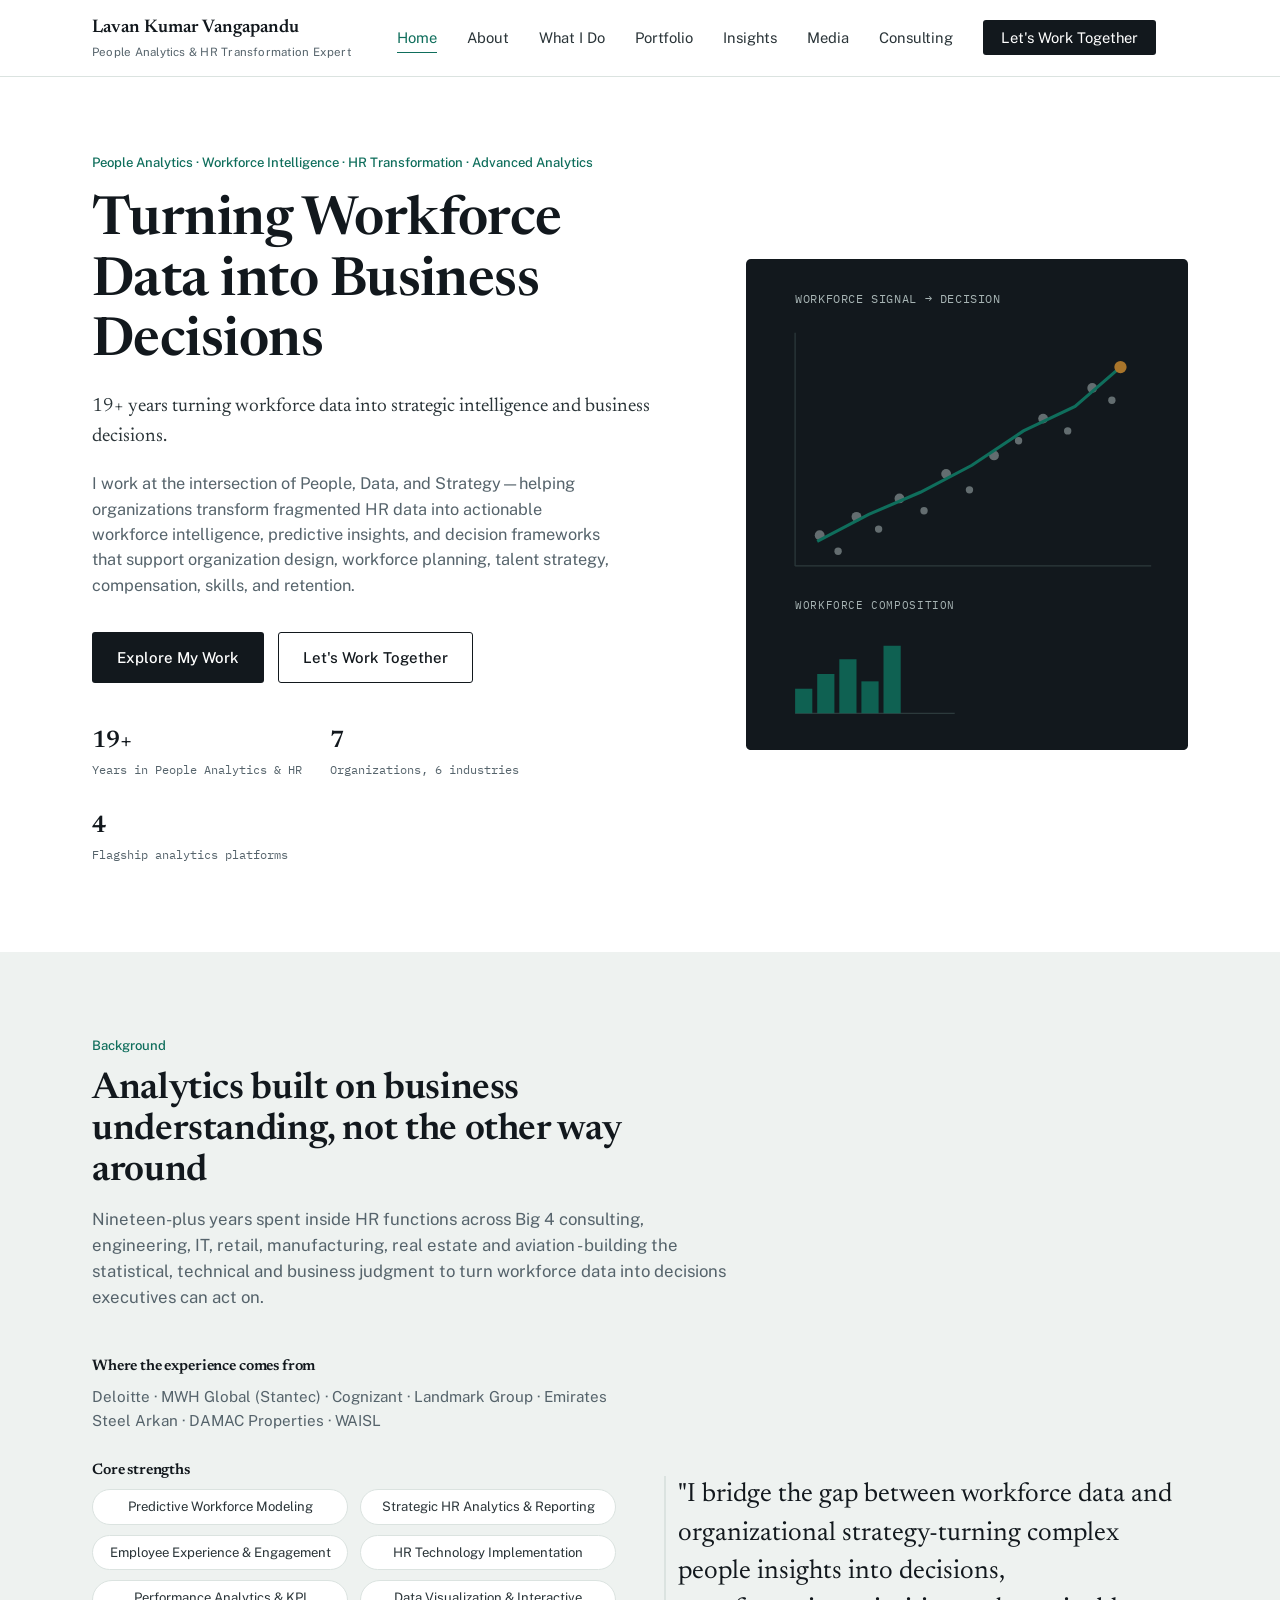
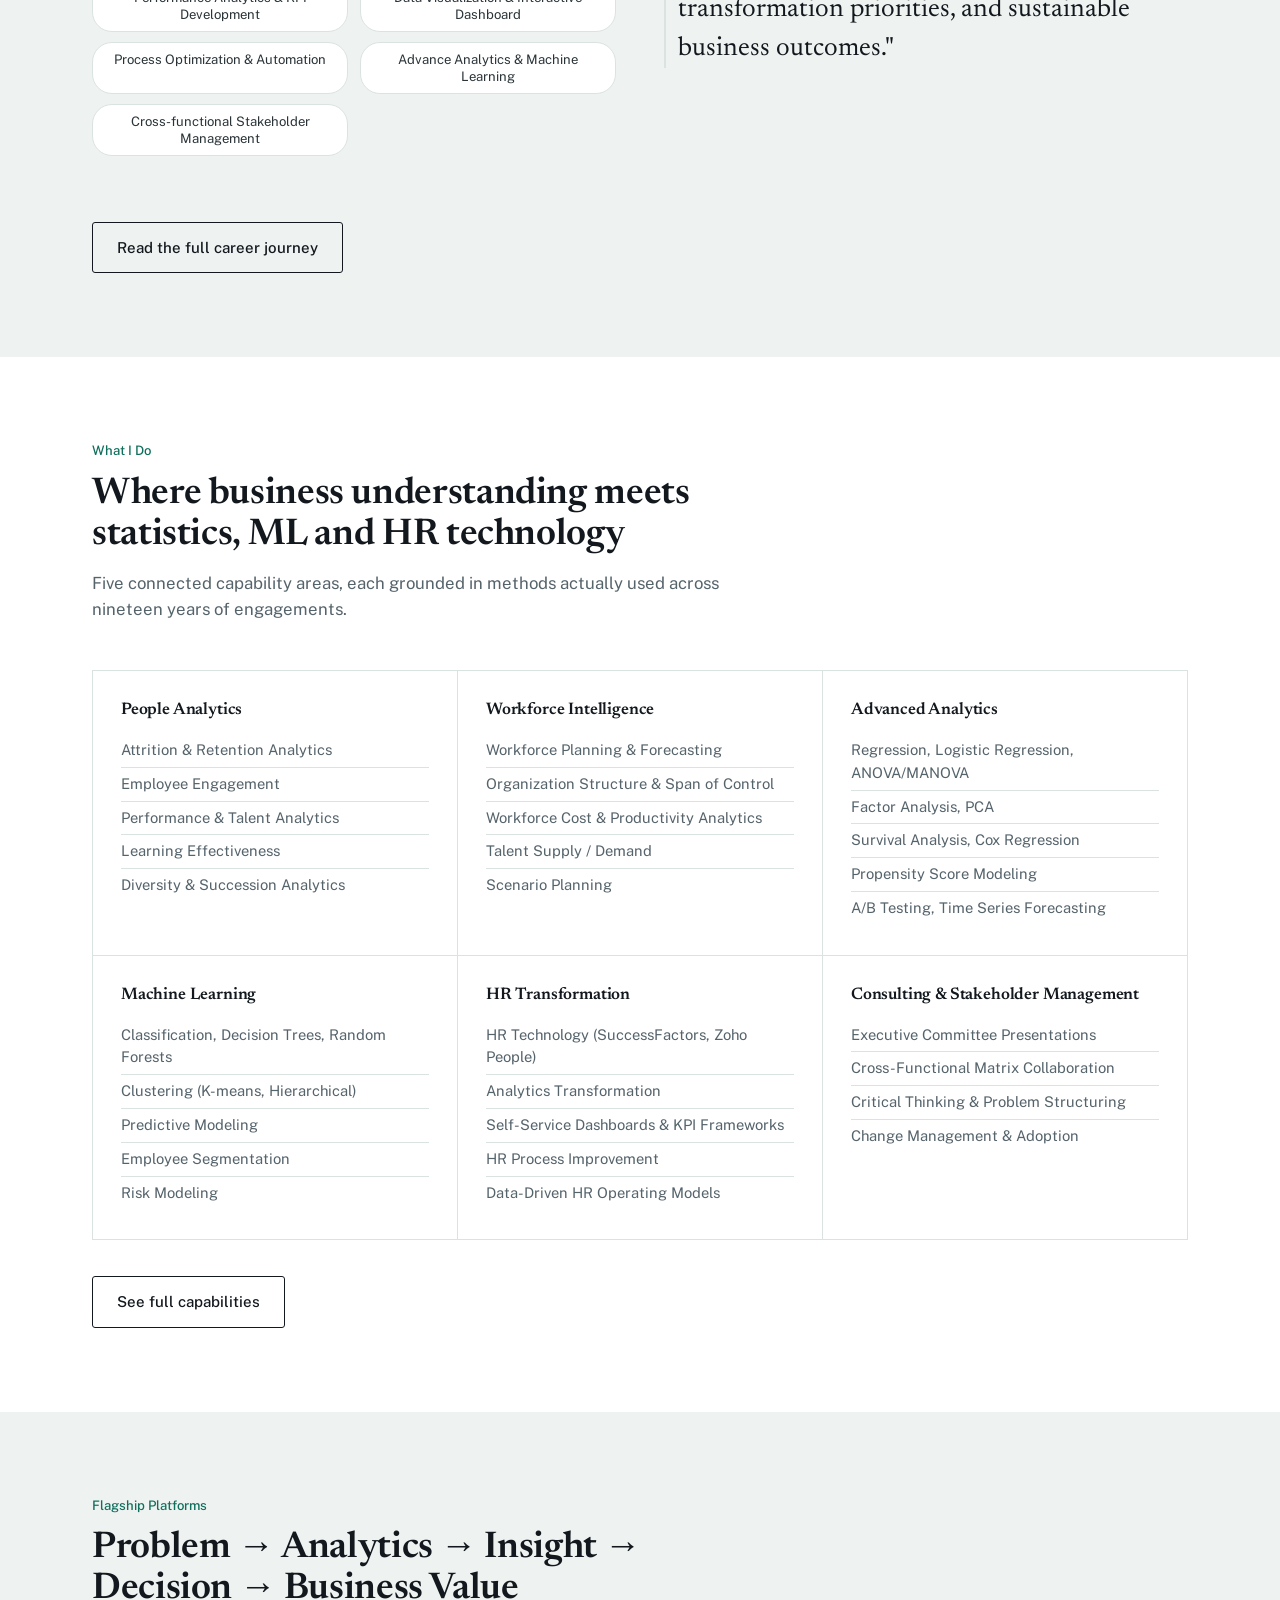
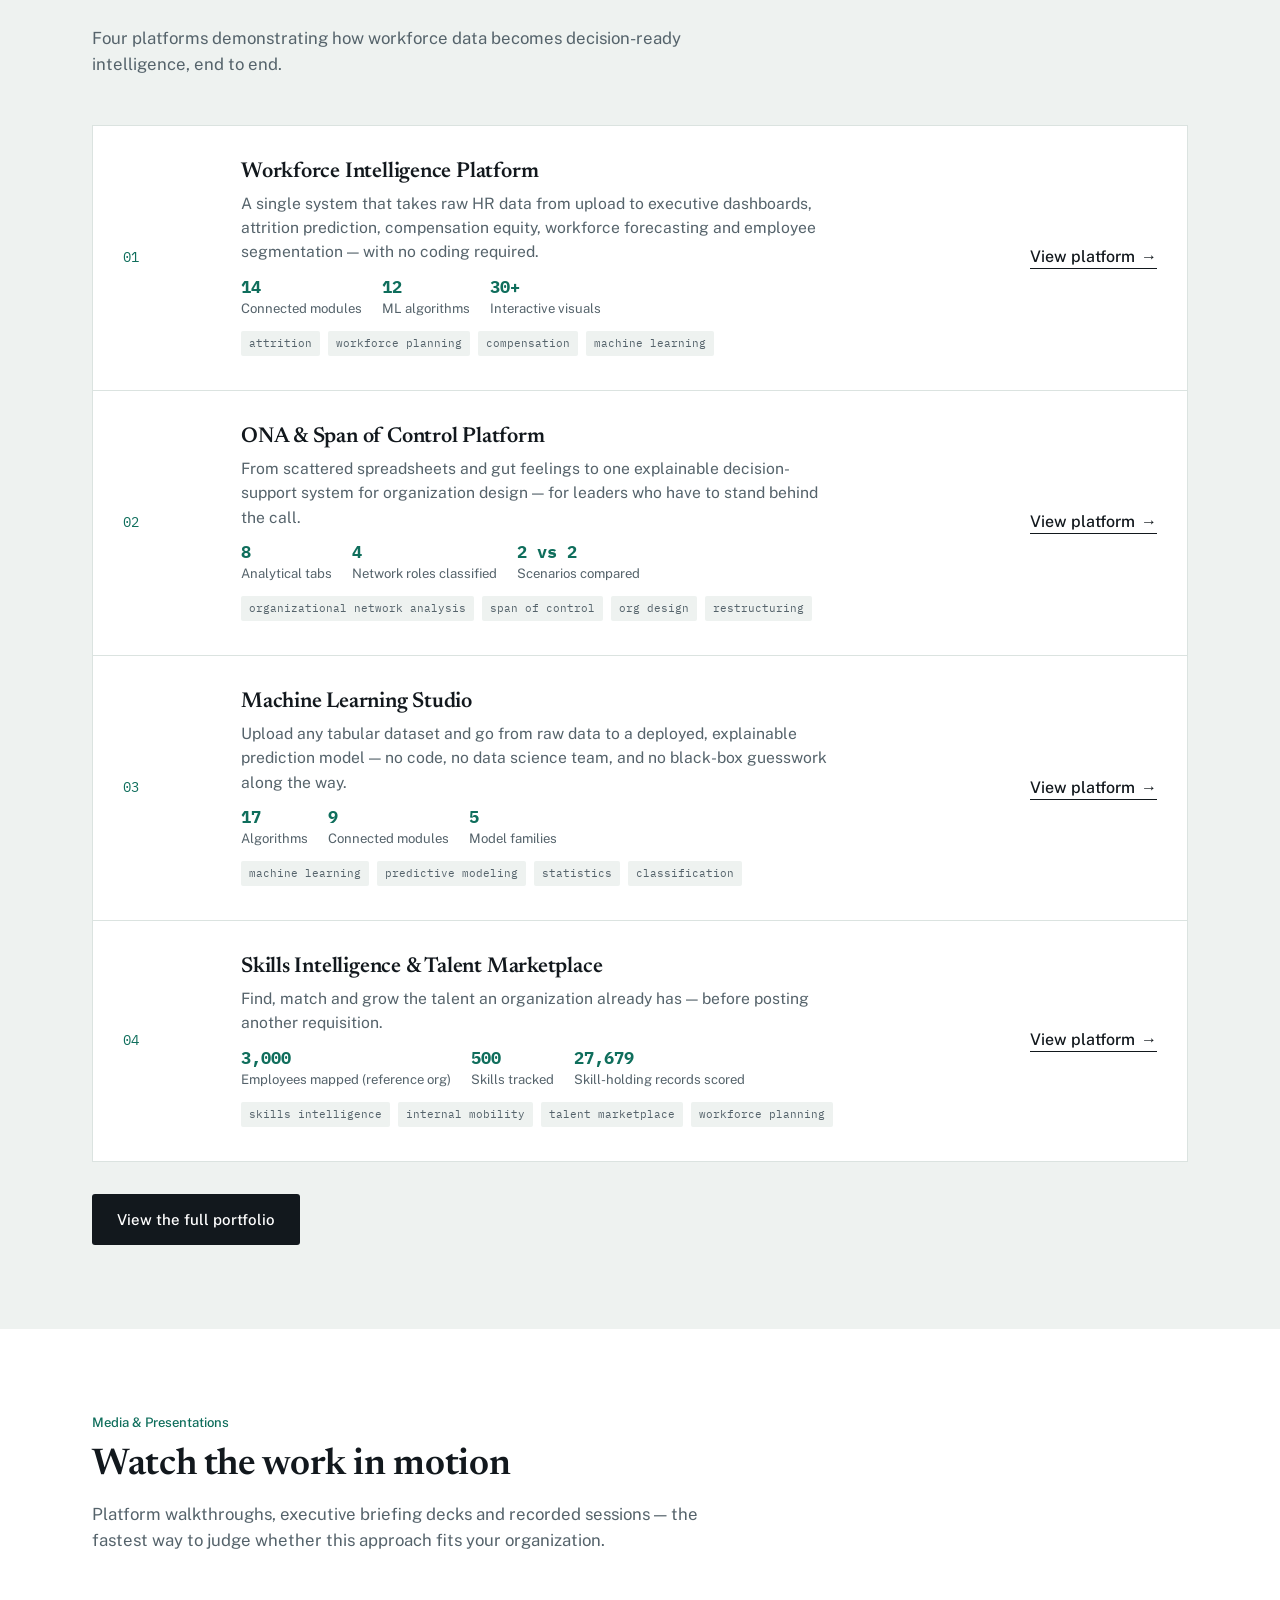
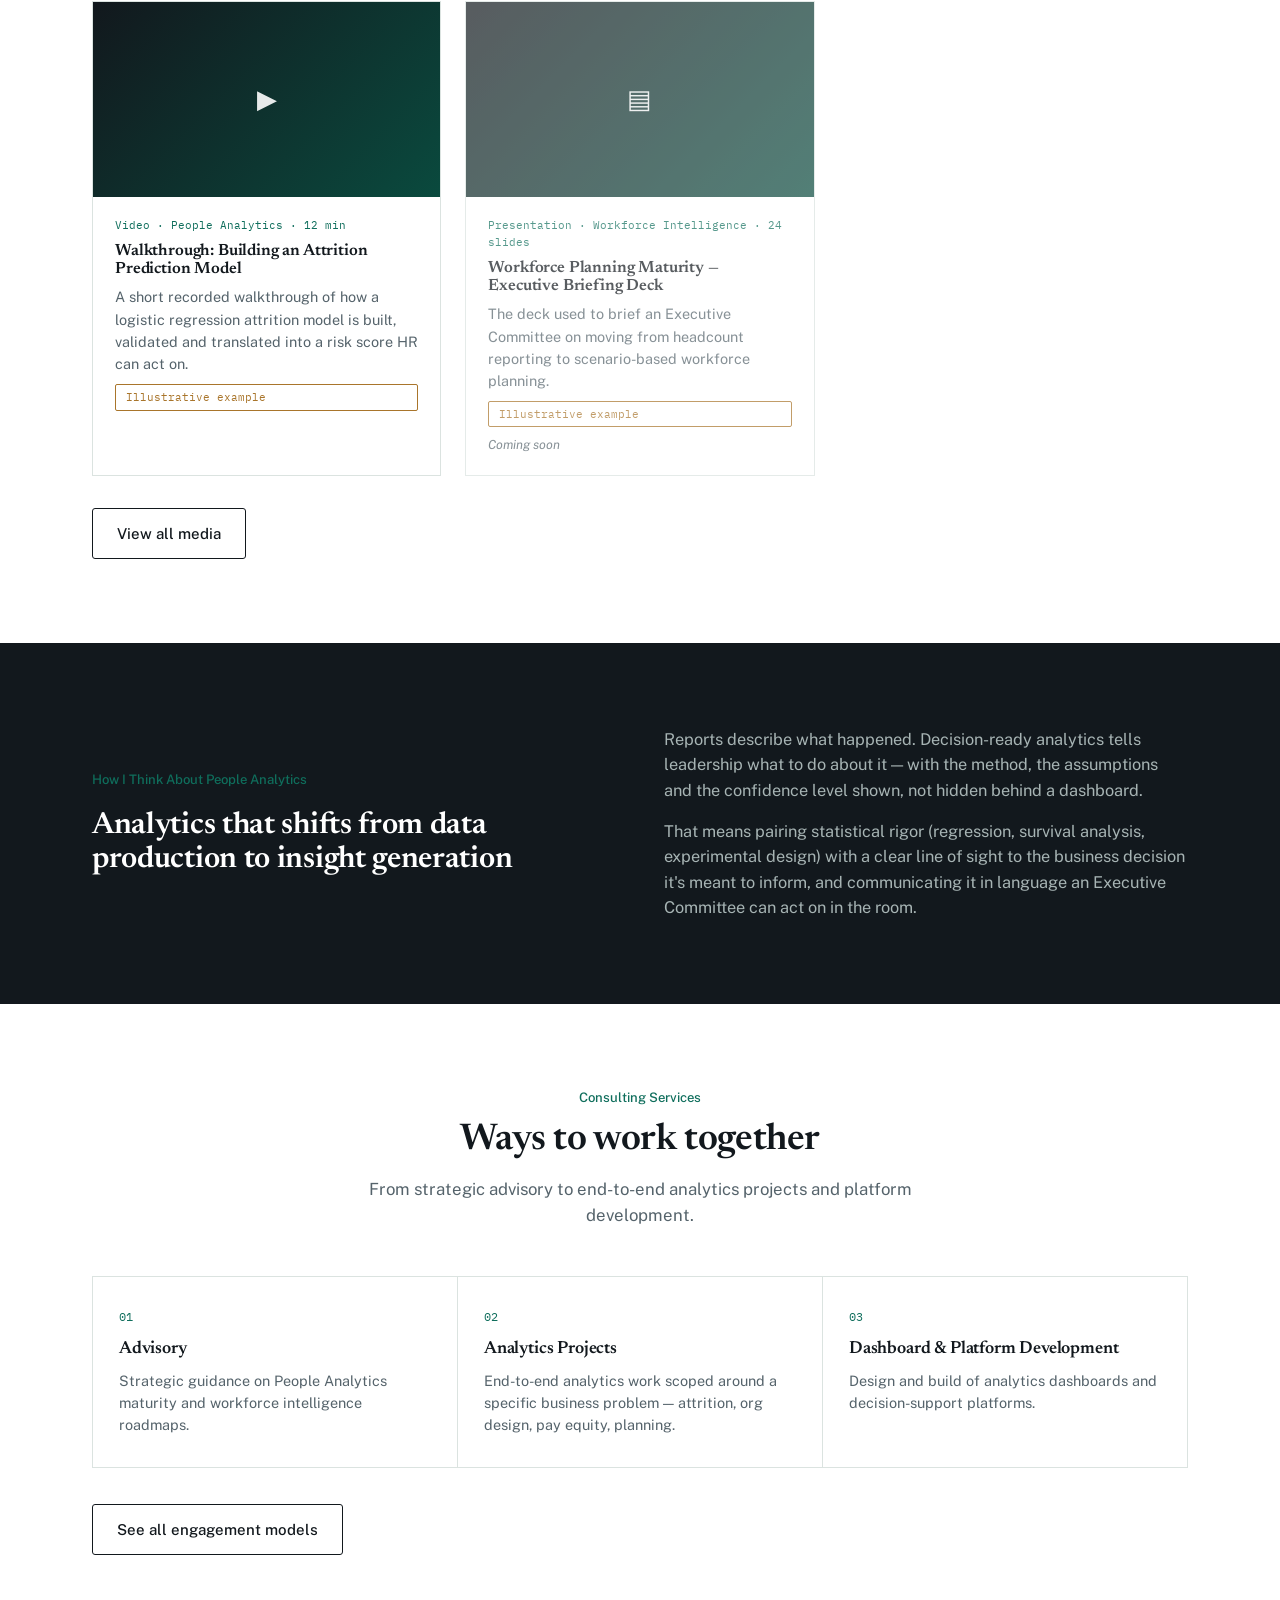
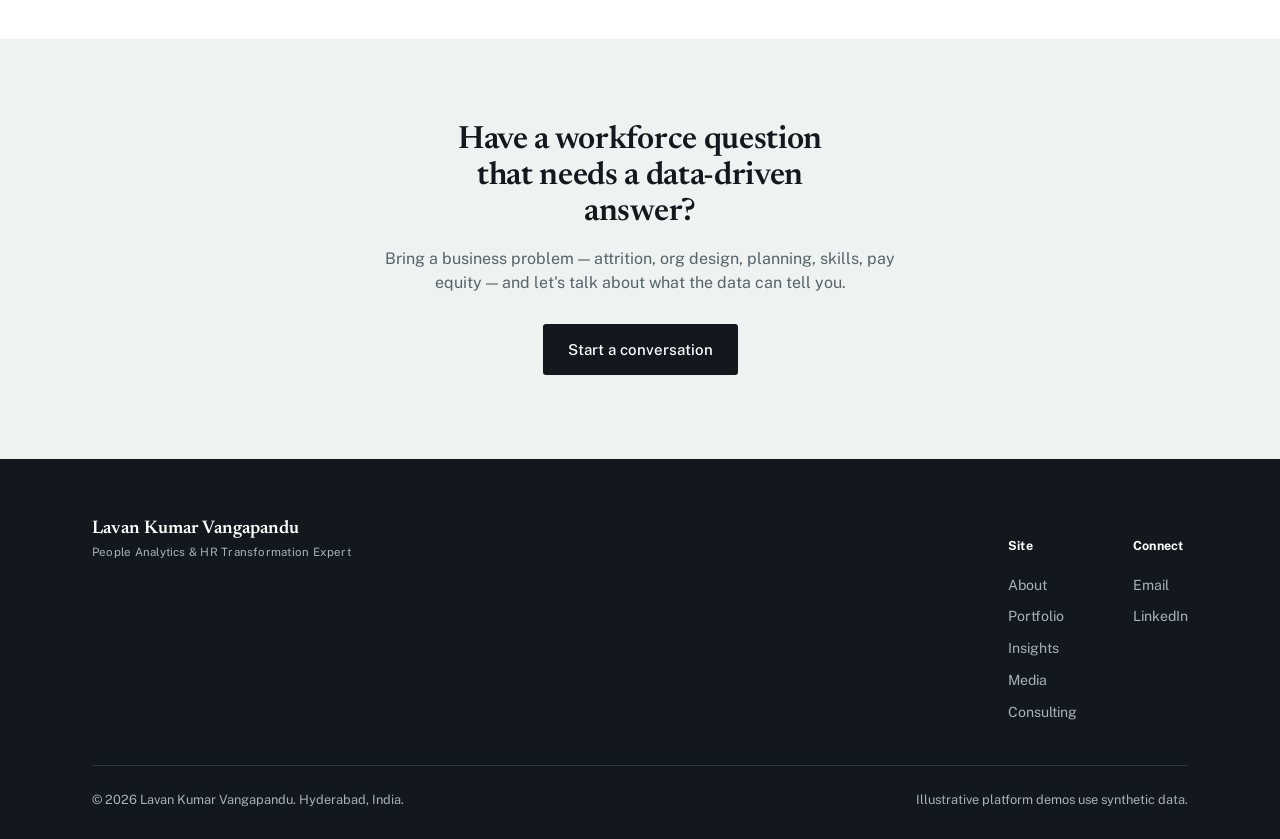
==== commit 4f5c093c: "Update index.html" ====
--- a/index.html
+++ b/index.html
@@ -70,37 +70,46 @@
         </div>
       </div>
       <div class="hero-viz" aria-hidden="true">
-        <svg viewBox="0 0 360 380" xmlns="http://www.w3.org/2000/svg">
-          <defs>
-            <clipPath id="fr"><rect x="0" y="0" width="360" height="380" rx="4"/></clipPath>
-          </defs>
-          <rect x="0" y="0" width="360" height="380" rx="4" fill="#12181D"/>
-          <g clip-path="url(#fr)">
-            <!-- axis -->
-            <line x1="40" y1="320" x2="330" y2="320" stroke="#2C3A3C" stroke-width="1"/>
-            <line x1="40" y1="40" x2="40" y2="320" stroke="#2C3A3C" stroke-width="1"/>
-            <!-- scatter points representing workforce data resolving into a trend -->
-            <g fill="#A7B4B4" opacity="0.55">
-              <circle cx="65" cy="260" r="4"/><circle cx="80" cy="290" r="3"/><circle cx="95" cy="240" r="4"/>
-              <circle cx="115" cy="270" r="3"/><circle cx="130" cy="230" r="4"/><circle cx="150" cy="255" r="3"/>
-              <circle cx="165" cy="205" r="4"/><circle cx="185" cy="225" r="3"/><circle cx="205" cy="190" r="4"/>
-              <circle cx="225" cy="175" r="3"/><circle cx="245" cy="150" r="4"/><circle cx="265" cy="165" r="3"/>
-              <circle cx="285" cy="120" r="4"/><circle cx="300" cy="135" r="3"/>
-            </g>
-            <!-- resolved trend line -->
-            <polyline points="60,275 100,250 140,235 180,205 220,175 260,150 305,110" fill="none" stroke="#0F6E5C" stroke-width="2.5"/>
-            <circle cx="305" cy="110" r="5" fill="#A9752B"/>
-            <!-- small bar cluster (workforce composition) -->
-            <g fill="#0F6E5C" opacity="0.85">
-              <rect x="55" y="335" width="10" height="18"/>
-              <rect x="70" y="325" width="10" height="28"/>
-              <rect x="85" y="315" width="10" height="38"/>
-              <rect x="100" y="330" width="10" height="23"/>
-              <rect x="115" y="305" width="10" height="48"/>
-            </g>
-            <text x="40" y="30" fill="#A7B4B4" font-family="IBM Plex Mono, monospace" font-size="10">WORKFORCE SIGNAL → DECISION</text>
-          </g>
-        </svg>
+        <svg viewBox="0 0 360 400" xmlns="http://www.w3.org/2000/svg">
+  <defs>
+    <clipPath id="fr"><rect x="0" y="0" width="360" height="400" rx="4"/></clipPath>
+  </defs>
+  <rect x="0" y="0" width="360" height="400" rx="4" fill="#12181D"/>
+  <g clip-path="url(#fr)">
+
+    <!-- title -->
+    <text x="40" y="36" fill="#A7B4B4" font-family="IBM Plex Mono, monospace" font-size="10" letter-spacing="0.5">WORKFORCE SIGNAL → DECISION</text>
+
+    <!-- main chart axes -->
+    <line x1="40" y1="250" x2="330" y2="250" stroke="#2C3A3C" stroke-width="1"/>
+    <line x1="40" y1="60" x2="40" y2="250" stroke="#2C3A3C" stroke-width="1"/>
+
+    <!-- scatter points resolving into a trend -->
+    <g fill="#A7B4B4" opacity="0.55">
+      <circle cx="60" cy="225" r="4"/><circle cx="75" cy="238" r="3"/><circle cx="90" cy="210" r="4"/>
+      <circle cx="108" cy="220" r="3"/><circle cx="125" cy="195" r="4"/><circle cx="145" cy="205" r="3"/>
+      <circle cx="163" cy="175" r="4"/><circle cx="182" cy="188" r="3"/><circle cx="202" cy="160" r="4"/>
+      <circle cx="222" cy="148" r="3"/><circle cx="242" cy="130" r="4"/><circle cx="262" cy="140" r="3"/>
+      <circle cx="282" cy="105" r="4"/><circle cx="298" cy="115" r="3"/>
+    </g>
+
+    <!-- resolved trend line -->
+    <polyline points="58,230 100,208 142,190 184,168 226,140 268,120 305,88" fill="none" stroke="#0F6E5C" stroke-width="2.5"/>
+    <circle cx="305" cy="88" r="5" fill="#A9752B"/>
+
+    <!-- separated: workforce composition mini bar chart -->
+    <text x="40" y="285" fill="#A7B4B4" font-family="IBM Plex Mono, monospace" font-size="9" letter-spacing="0.5">WORKFORCE COMPOSITION</text>
+    <line x1="40" y1="370" x2="170" y2="370" stroke="#2C3A3C" stroke-width="1"/>
+    <g fill="#0F6E5C" opacity="0.85">
+      <rect x="40" y="350" width="14" height="20"/>
+      <rect x="58" y="338" width="14" height="32"/>
+      <rect x="76" y="326" width="14" height="44"/>
+      <rect x="94" y="344" width="14" height="26"/>
+      <rect x="112" y="315" width="14" height="55"/>
+    </g>
+
+  </g>
+</svg>
       </div>
     </div>
   </section>
--- a/assets/css/style.css
+++ b/assets/css/style.css
@@ -202,8 +202,25 @@
 /* ---------------- Competency bars / lists ---------------- */
 .comp-block{ margin-bottom: 30px; }
 .comp-block h4{ font-size:0.95rem; margin-bottom:10px; color:var(--ink); }
-.pill-row{ display:flex; flex-wrap:wrap; gap:8px; }
-.pill{ font-size:0.82rem; padding:6px 12px; background:var(--white); border:1px solid var(--line); border-radius: 20px; color:var(--ink-soft); }
+.pill-row{
+  display:grid;
+  grid-template-columns: 1fr 1fr;  /* two even columns instead of ragged flex-wrap */
+  gap:10px 12px;
+}
+.pill{
+  font-size:0.82rem;
+  padding:8px 14px;
+  background:var(--white);
+  border:1px solid var(--line);
+  border-radius: 20px;
+  color:var(--ink-soft);
+  line-height:1.3;
+  text-align:center;
+  white-space:normal;      /* allow wrapping inside the fixed column width */
+}
+@media (max-width: 560px){
+  .pill-row{ grid-template-columns: 1fr; }
+}
 
 /* ---------------- Engagement models ---------------- */
 .engage-grid{ display:grid; grid-template-columns: repeat(3,1fr); gap:1px; background:var(--line); border:1px solid var(--line); }
@@ -291,9 +308,22 @@
 /* ---------------- Misc ---------------- */
 .arrow-link::after{ content:'\2192'; margin-left:6px; }
 .badge-demo{ display:inline-block; font-family:var(--font-mono); font-size:0.68rem; padding:4px 10px; border:1px solid var(--amber); color: var(--amber); border-radius:2px; }
-.two-col{ display:grid; grid-template-columns:1fr 1fr; gap:48px; }
+.two-col{
+  display:grid;
+  grid-template-columns:1fr 1fr;
+  gap:48px;
+  align-items:center;   /* vertically centers the quote-block against the left column */
+}
 @media (max-width:880px){ .two-col{ grid-template-columns:1fr; } }
-.quote-block{ font-family: var(--font-display); font-size:1.5rem; line-height:1.4; color:var(--ink); max-width:24ch; }
+.quote-block{
+  font-family: var(--font-display);
+  font-size:1.65rem;
+  line-height:1.45;
+  color:var(--ink);
+  max-width:34ch;
+  padding-left:12px;
+  border-left:2px solid var(--line);
+}
 .breadcrumb{ font-size:0.85rem; color:var(--slate-on-dark); margin-bottom:20px; }
 .breadcrumb a{ color: var(--slate-on-dark); border-bottom:1px solid transparent; }
 .breadcrumb a:hover{ border-bottom-color: currentColor; }
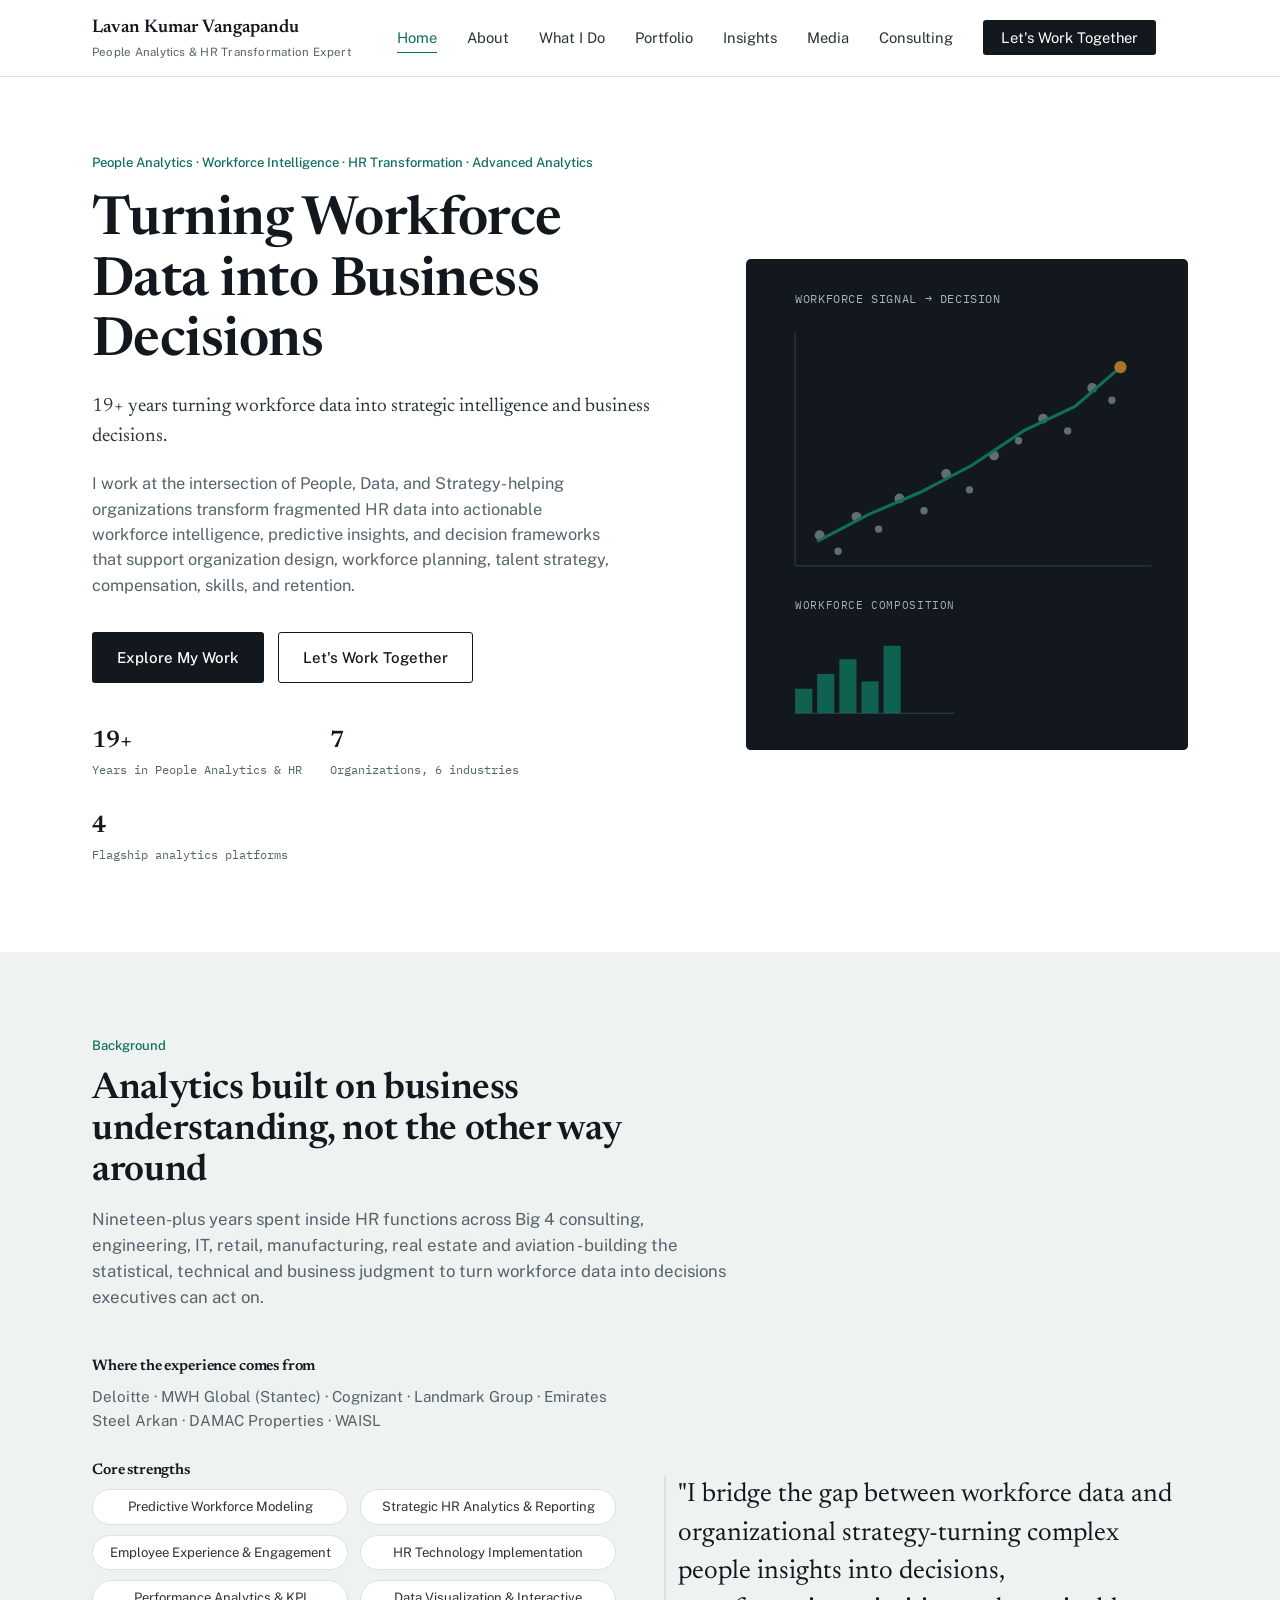
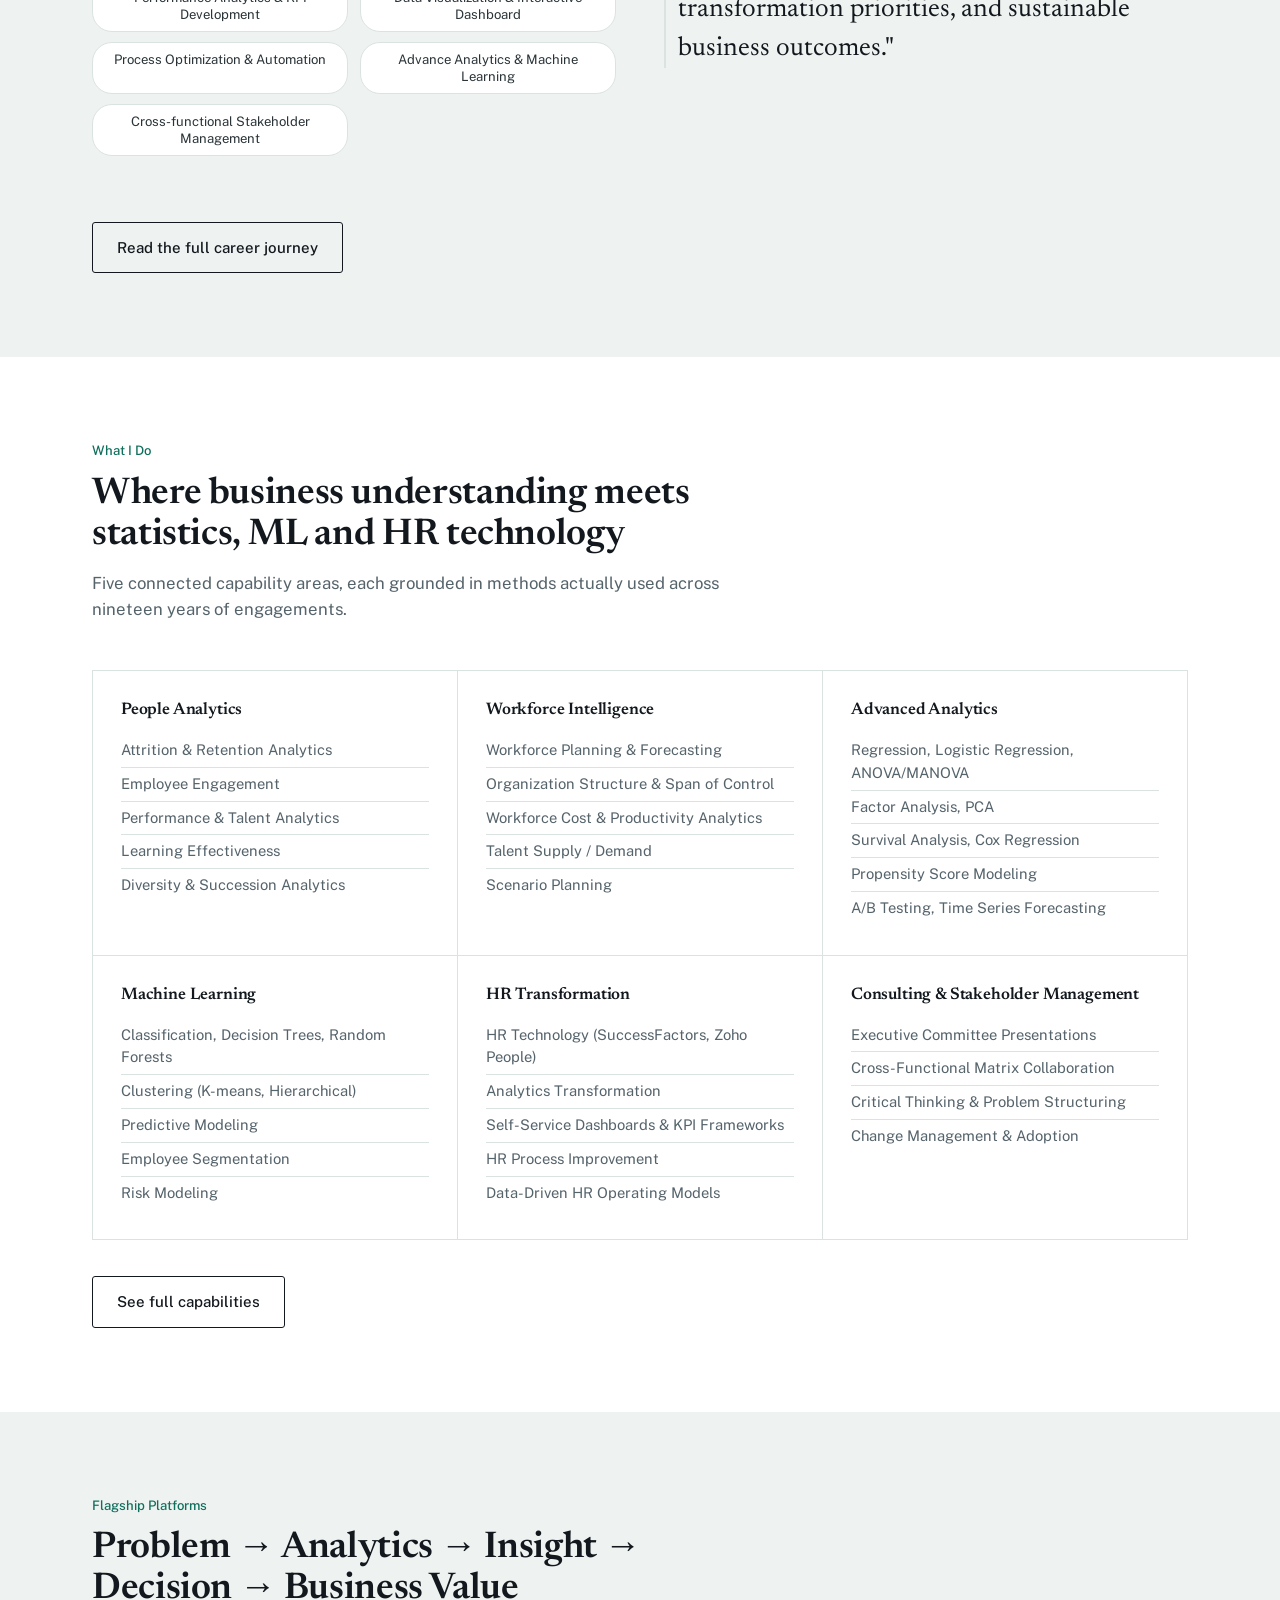
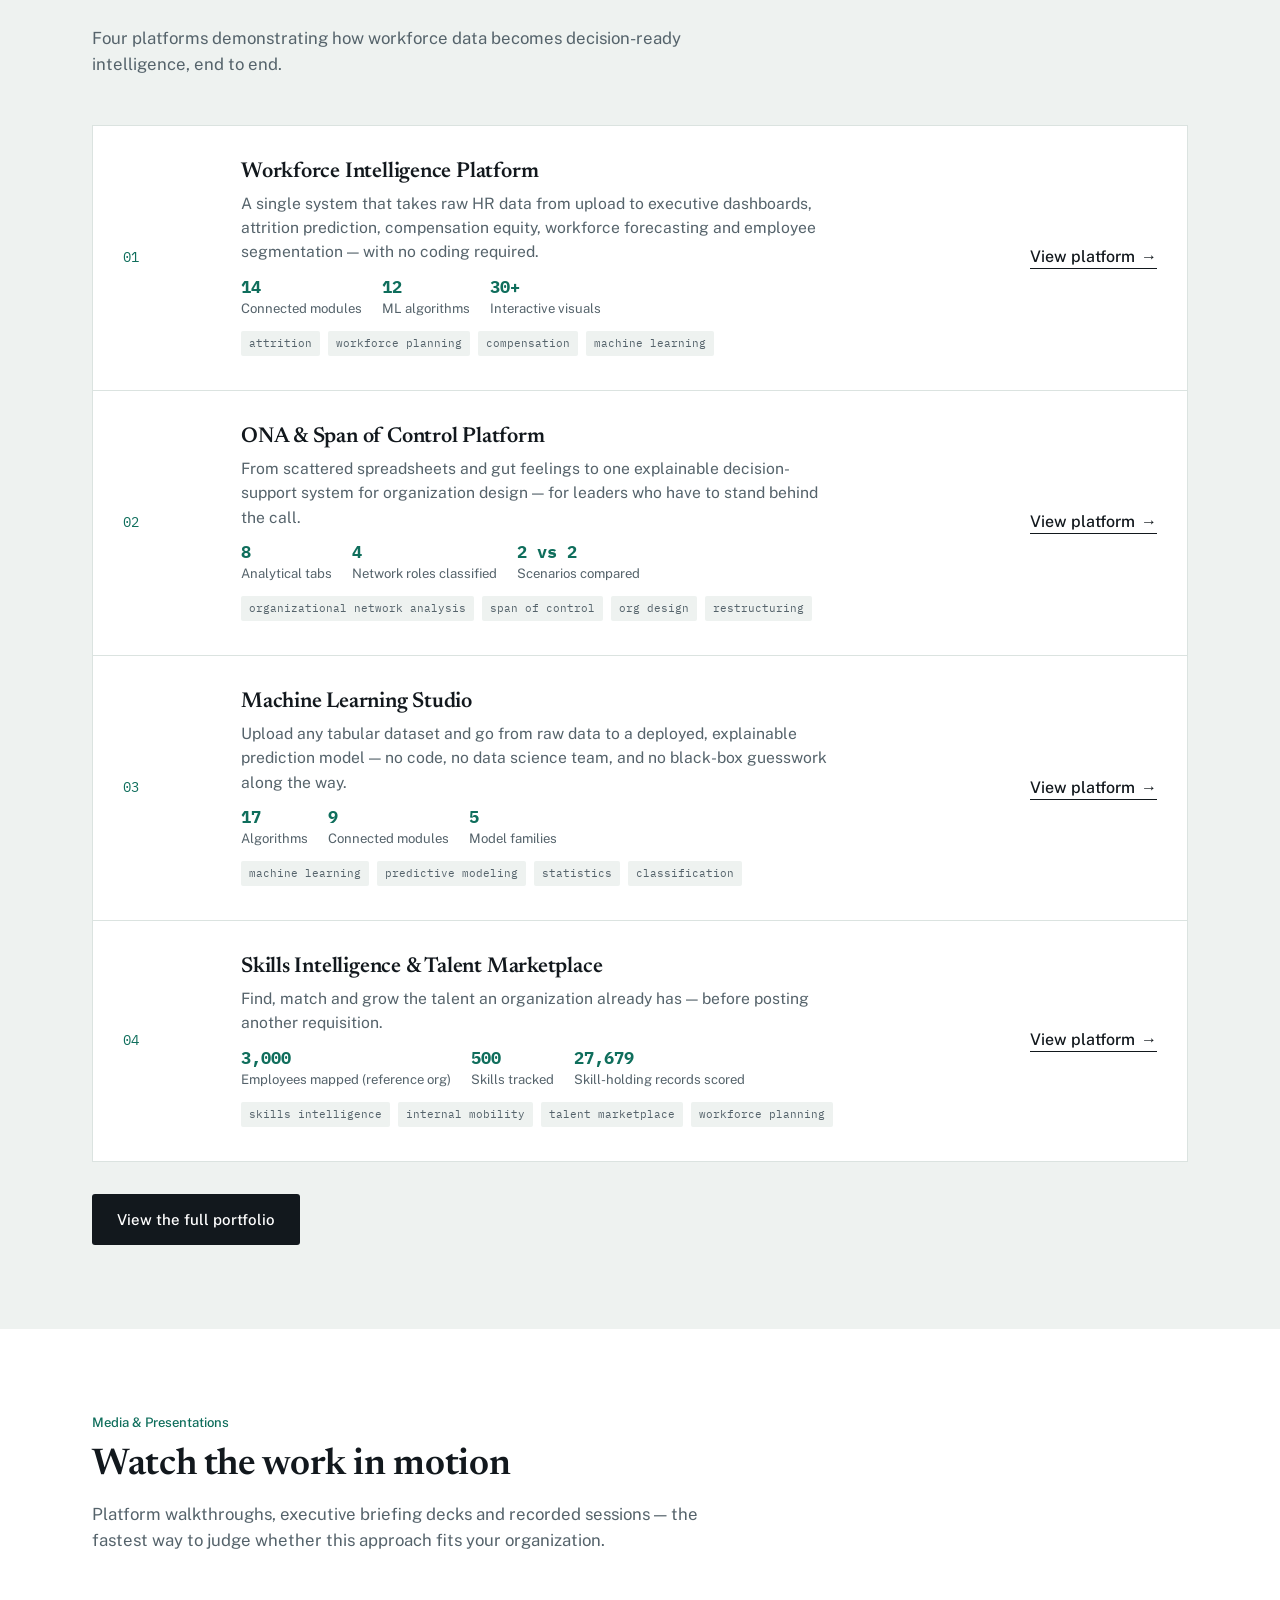
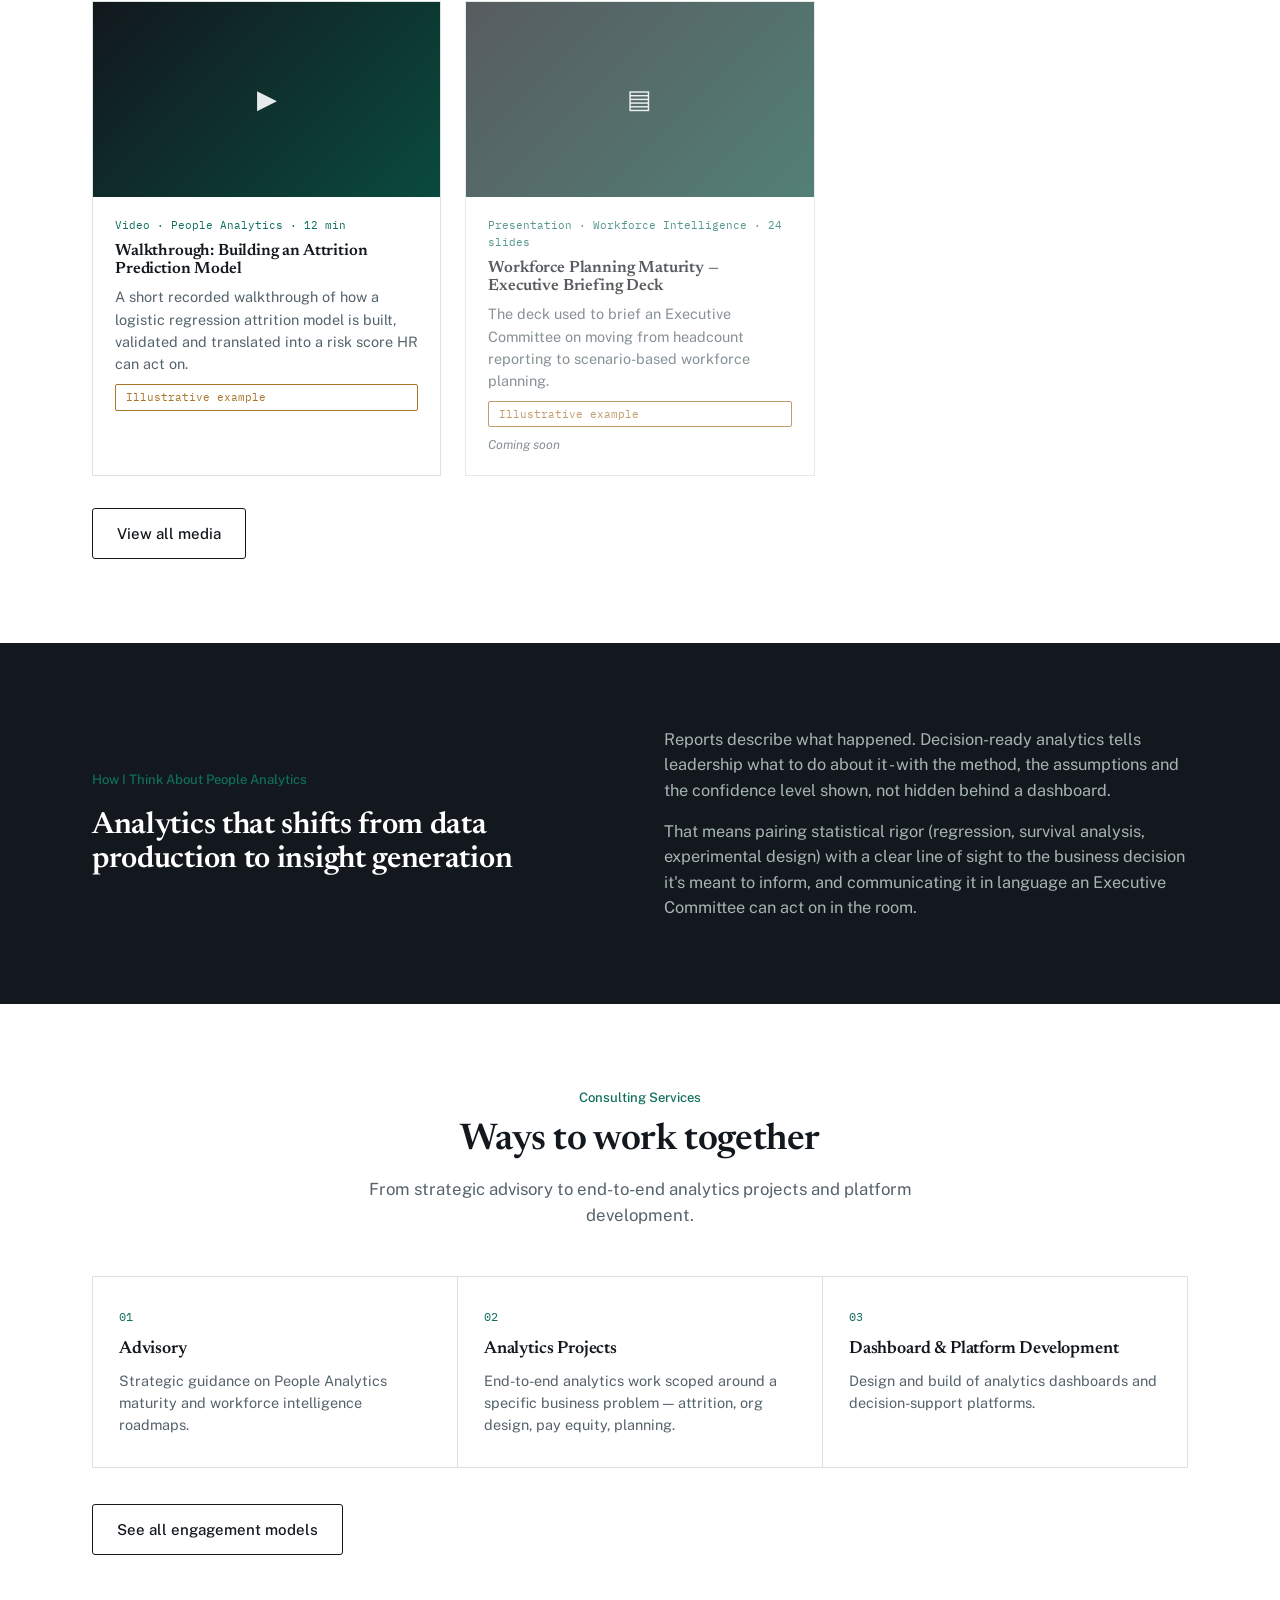
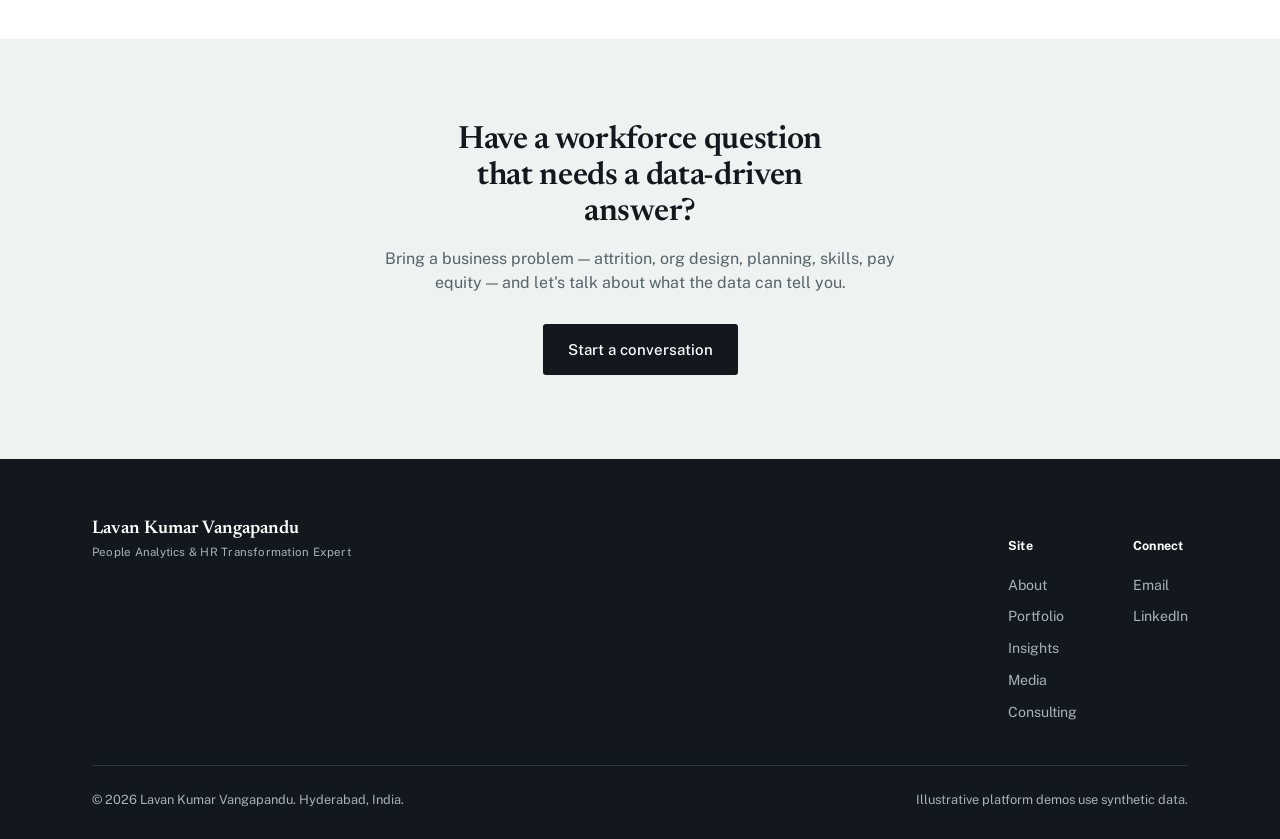
==== commit 860c1524: "Fix hyphen usage in support and analytics paragraphs" ====
--- a/index.html
+++ b/index.html
@@ -58,7 +58,7 @@
         <div class="eyebrow">People Analytics · Workforce Intelligence · HR Transformation · Advanced Analytics</div>
         <h1>Turning Workforce Data into Business Decisions</h1>
         <p class="lede">19+ years turning workforce data into strategic intelligence and business decisions.</p>
-        <p class="support">I work at the intersection of People, Data, and Strategy—helping organizations transform fragmented HR data into actionable workforce intelligence, predictive insights, and decision frameworks that support organization design, workforce planning, talent strategy, compensation, skills, and retention.</p>
+        <p class="support">I work at the intersection of People, Data, and Strategy- helping organizations transform fragmented HR data into actionable workforce intelligence, predictive insights, and decision frameworks that support organization design, workforce planning, talent strategy, compensation, skills, and retention.</p>
         <div class="cta-row">
           <a href="portfolio.html" class="btn btn-primary">Explore My Work</a>
           <a href="consulting.html#contact" class="btn btn-outline">Let's Work Together</a>
@@ -266,7 +266,7 @@
         <h2 style="color:var(--white); font-size:1.9rem;">Analytics that shifts from data production to insight generation</h2>
       </div>
       <div class="slate-text" style="font-size:1.02rem; align-self:center;">
-        <p>Reports describe what happened. Decision-ready analytics tells leadership what to do about it — with the method, the assumptions and the confidence level shown, not hidden behind a dashboard.</p>
+        <p>Reports describe what happened. Decision-ready analytics tells leadership what to do about it - with the method, the assumptions and the confidence level shown, not hidden behind a dashboard.</p>
         <p style="margin-top:16px;">That means pairing statistical rigor (regression, survival analysis, experimental design) with a clear line of sight to the business decision it's meant to inform, and communicating it in language an Executive Committee can act on in the room.</p>
       </div>
     </div>
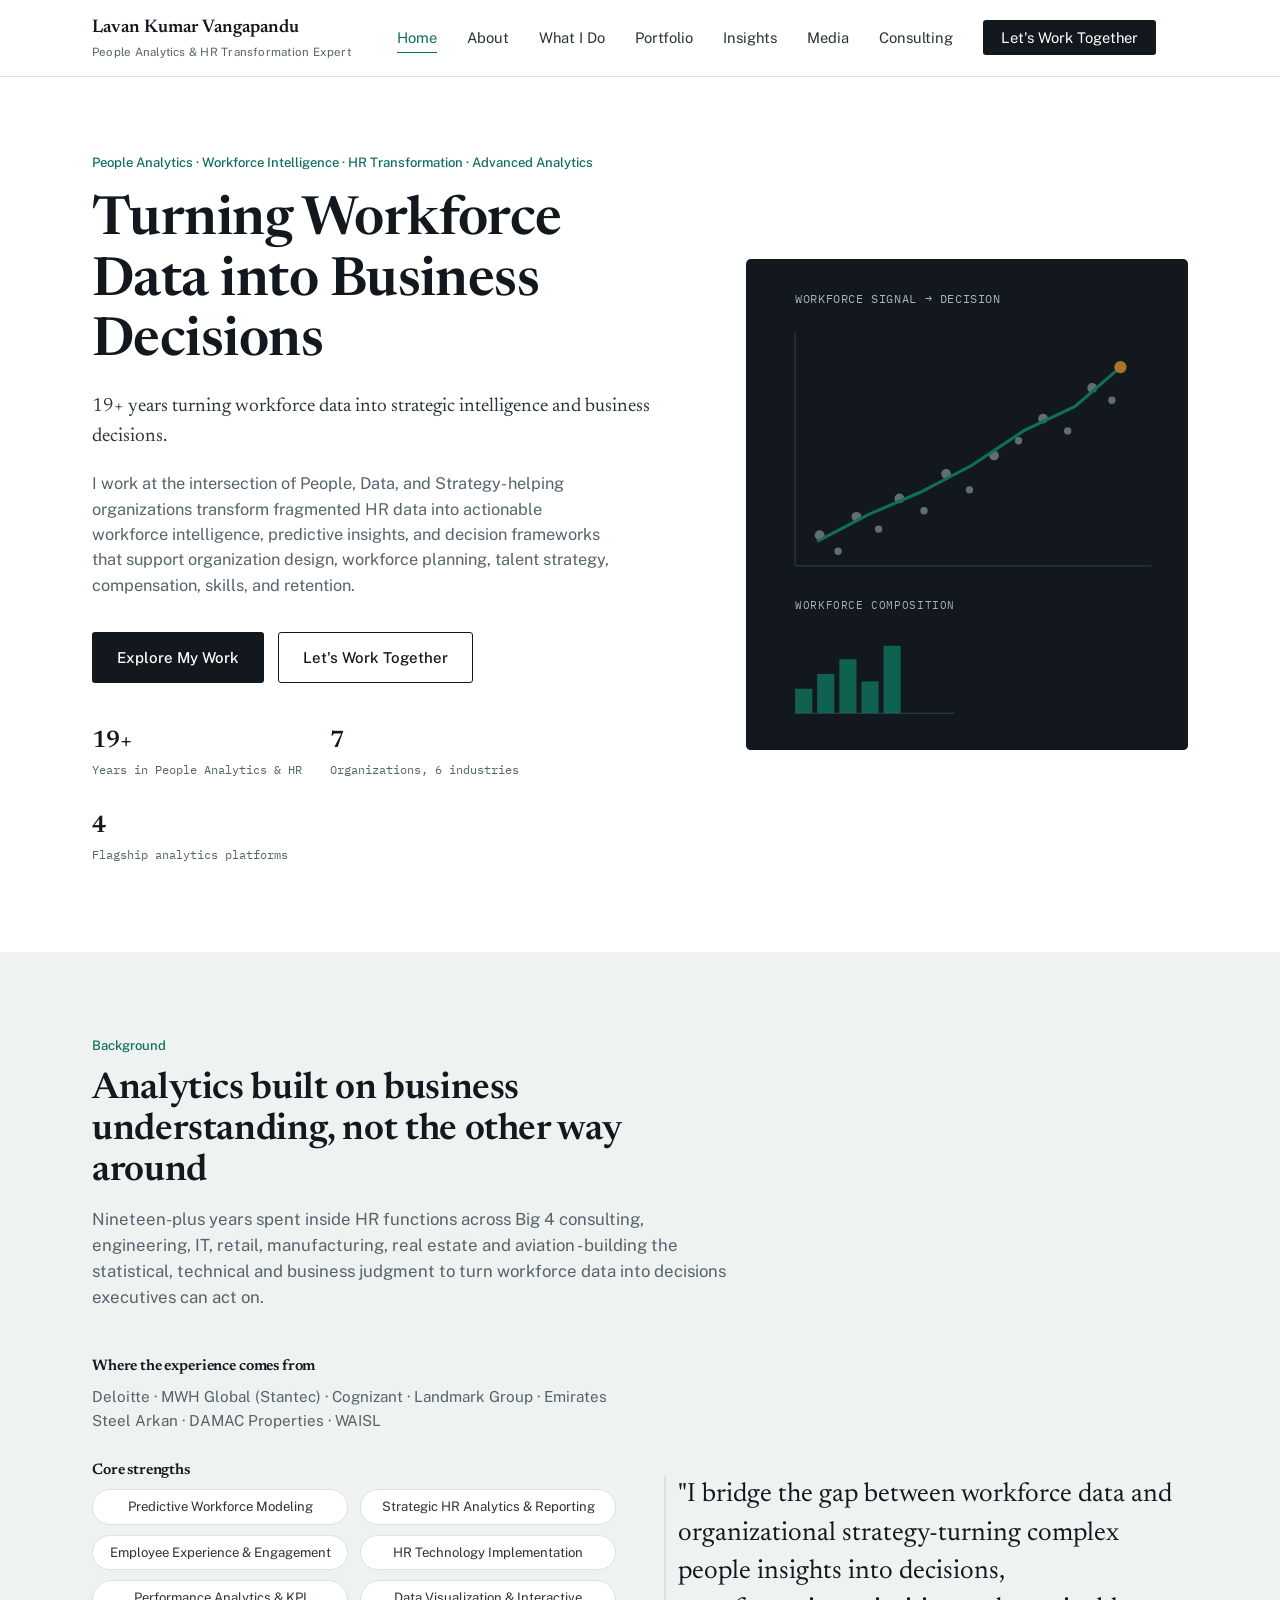
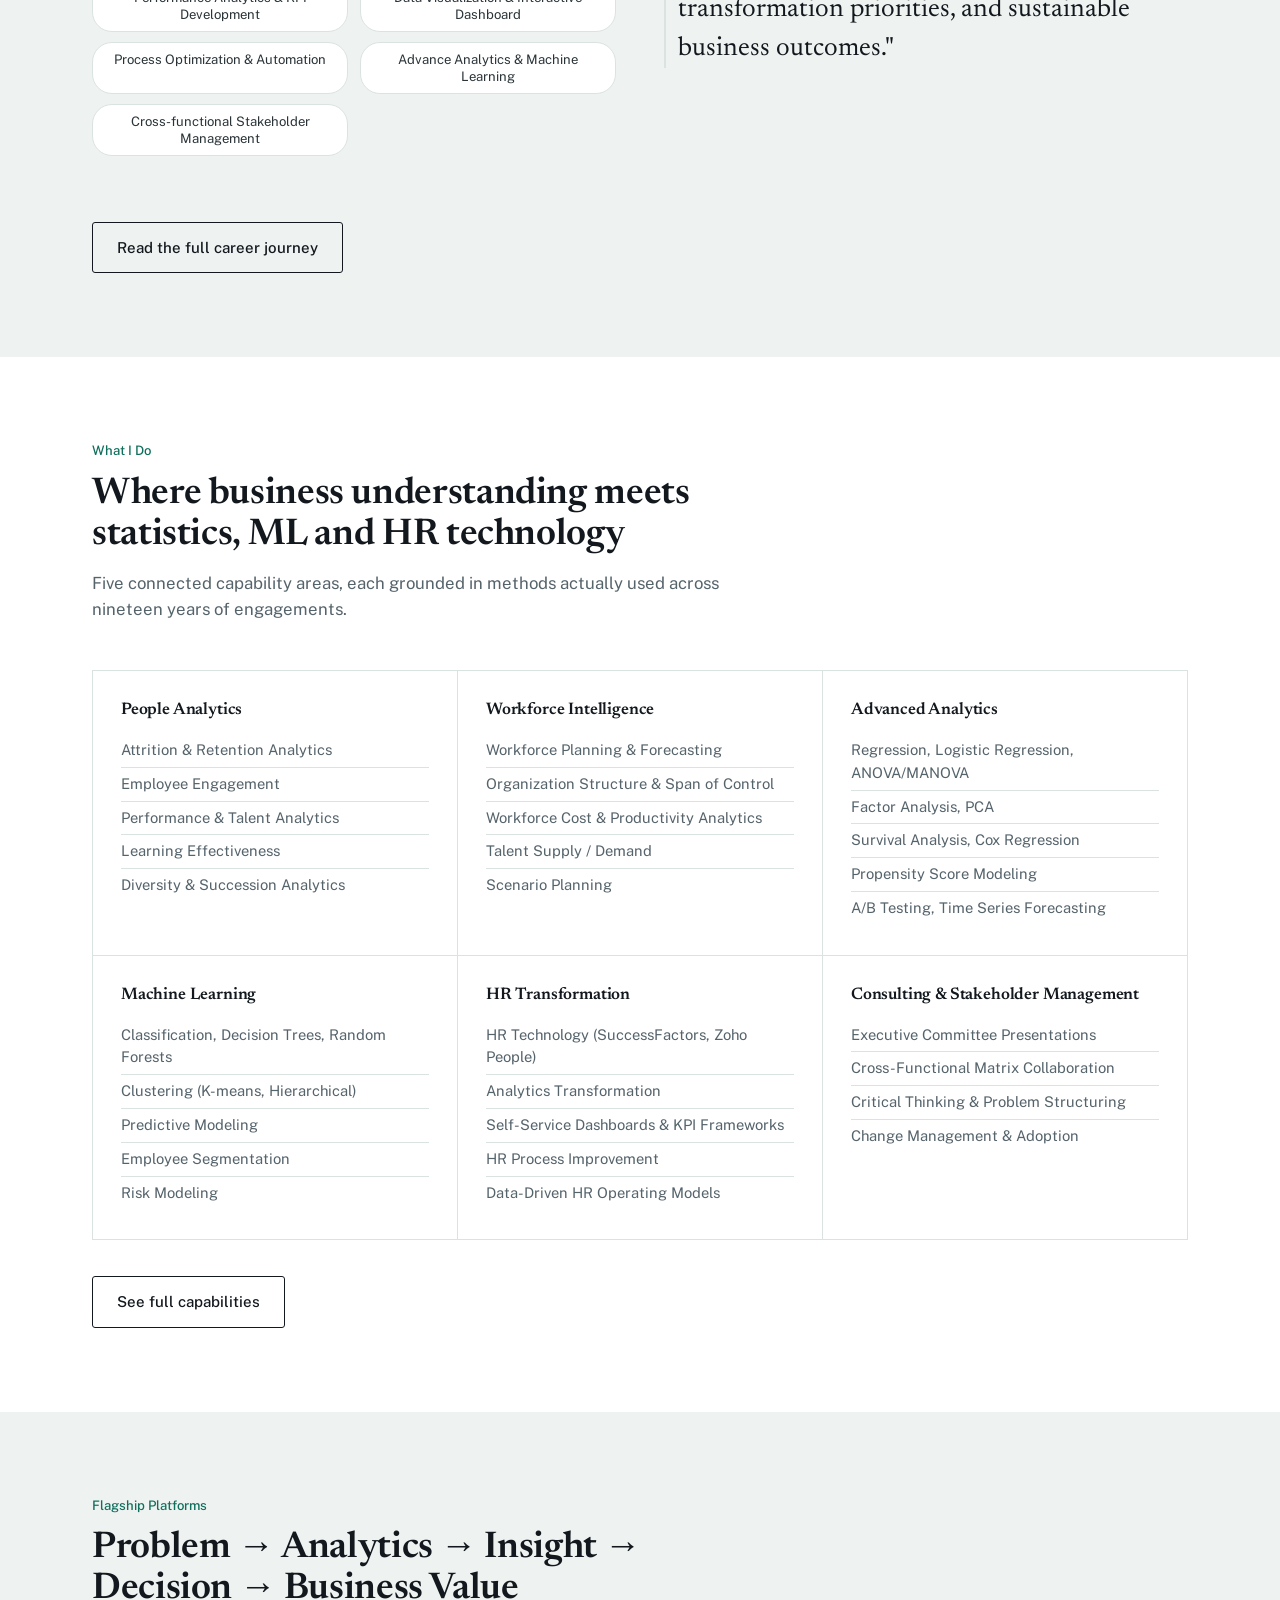
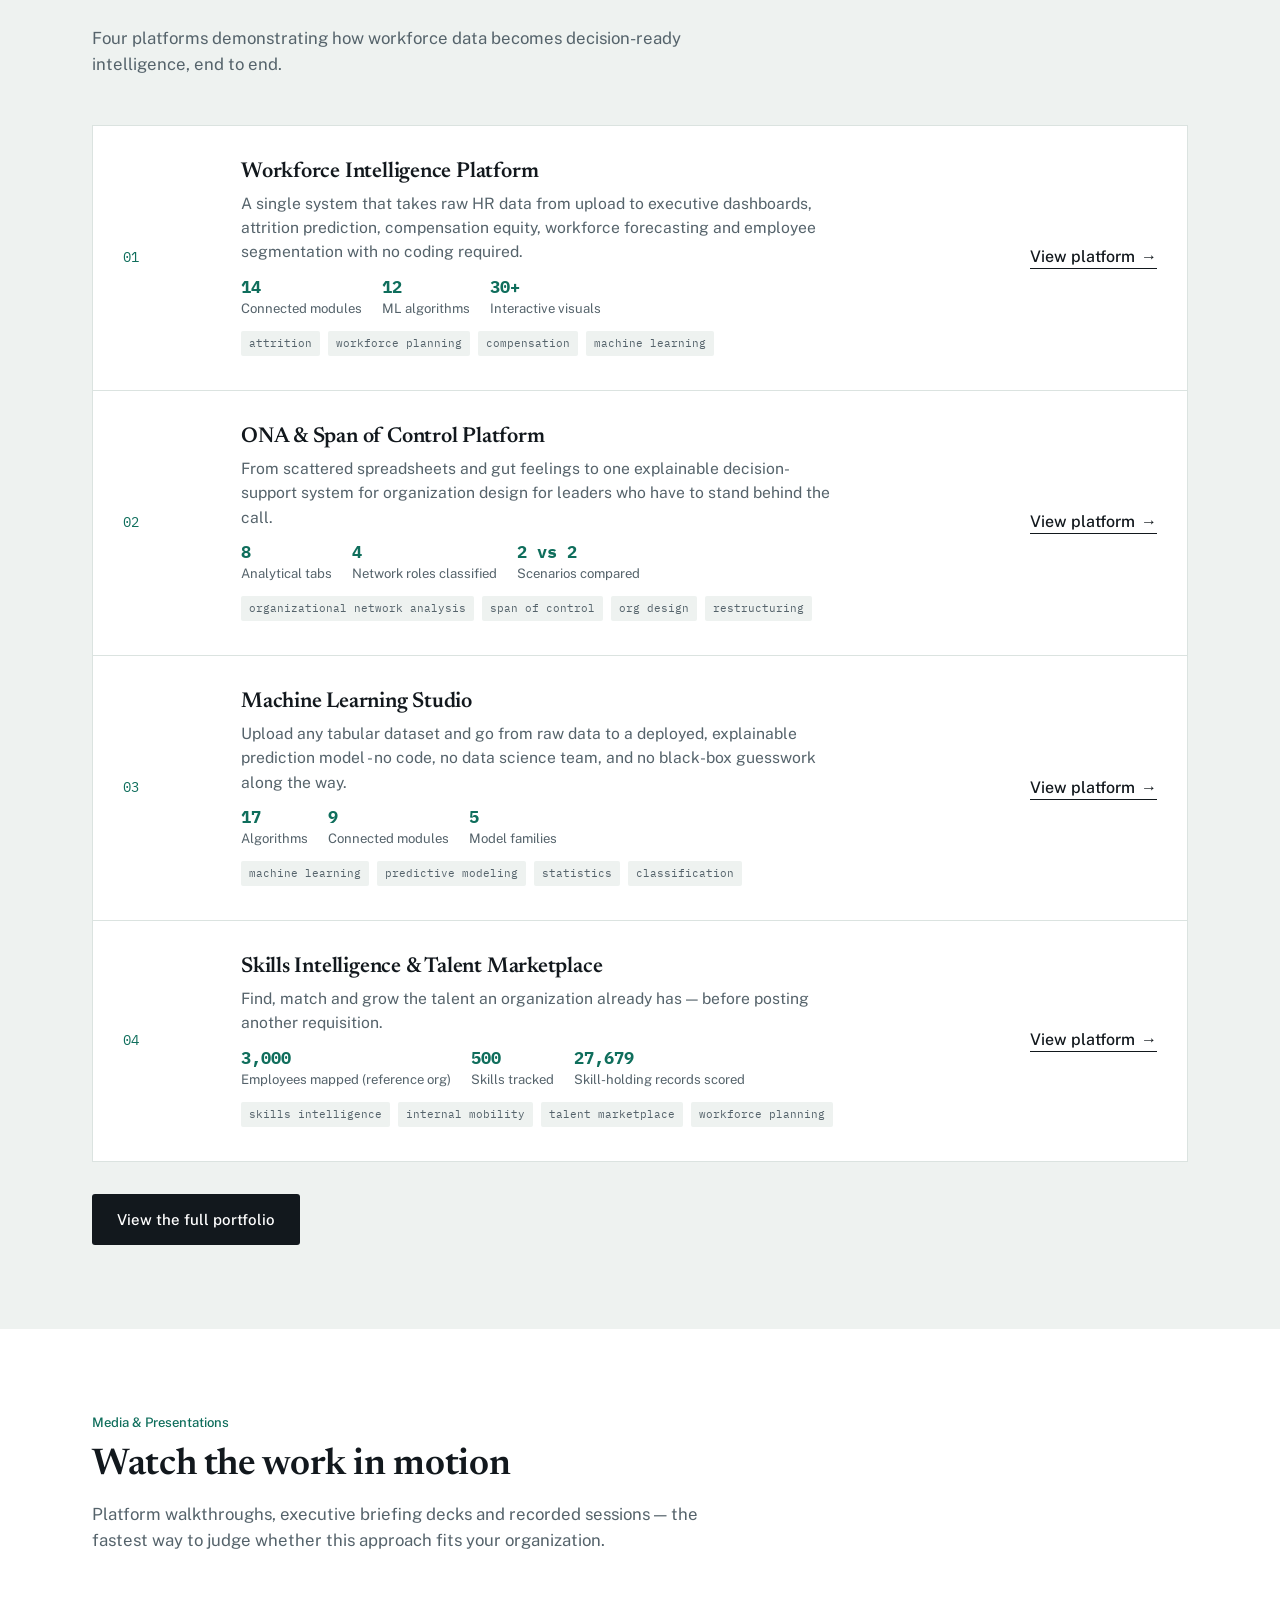
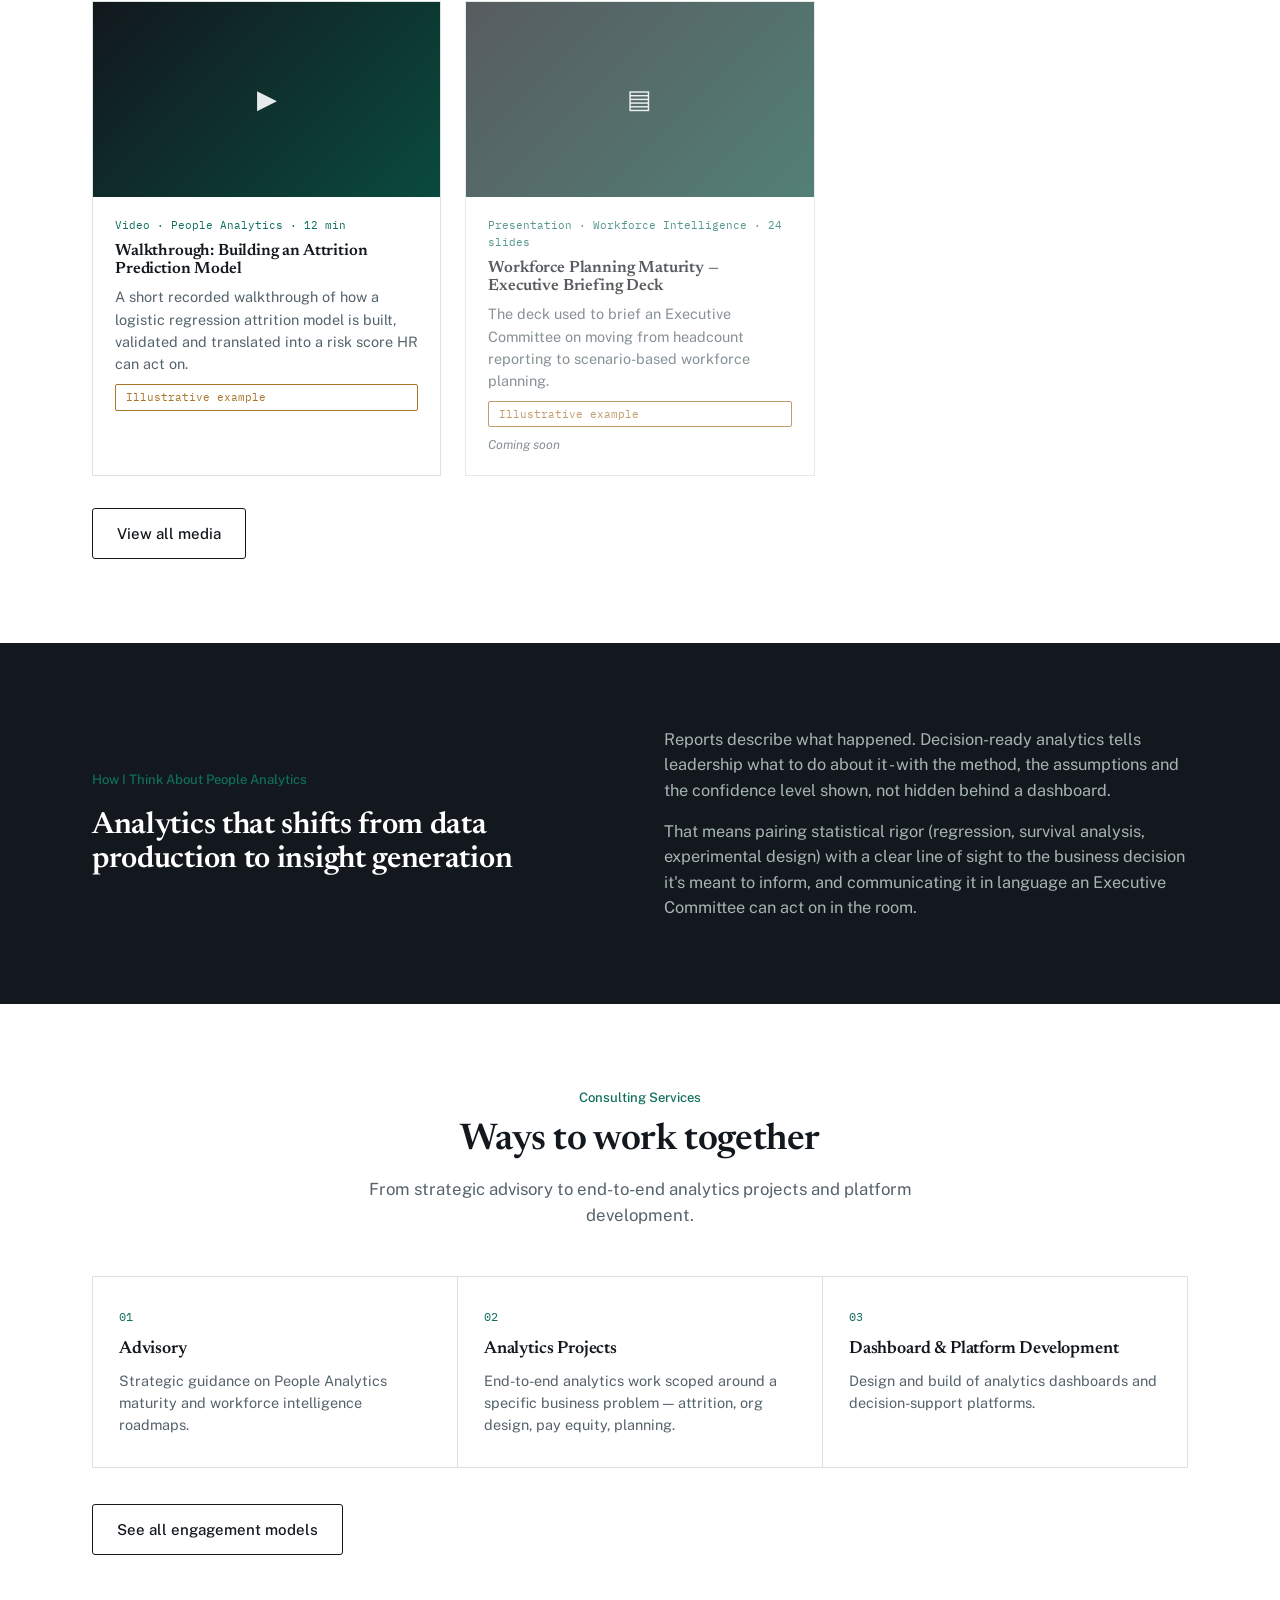
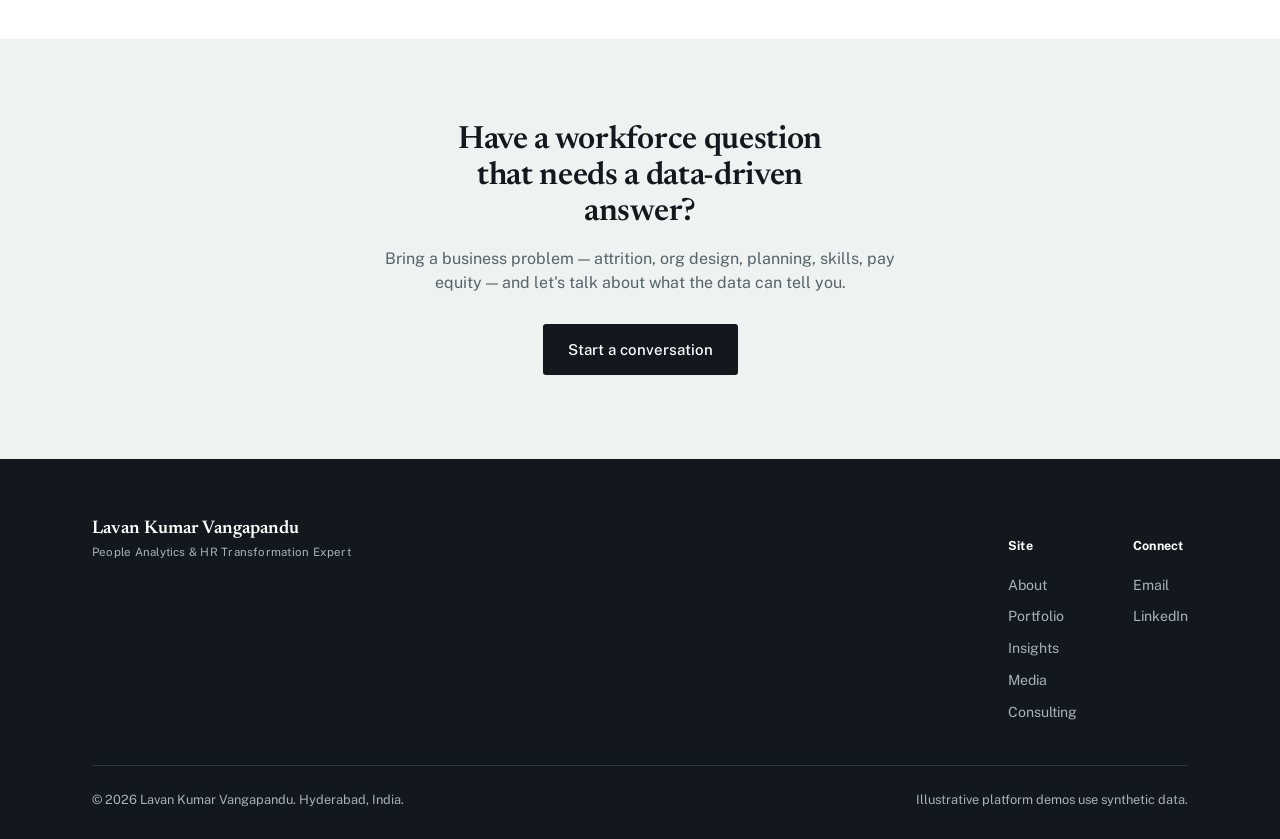
==== commit 747c5842: "Fix title formatting in index.html" ====
--- a/index.html
+++ b/index.html
@@ -3,7 +3,7 @@
 <head>
 <meta charset="UTF-8">
 <meta name="viewport" content="width=device-width, initial-scale=1.0">
-<title>Lavan Kumar Vangapandu — People Analytics & HR Transformation Expert</title>
+<title>Lavan Kumar Vangapandu - People Analytics & HR Transformation Expert</title>
 <meta name="description" content="People Analytics & HR Transformation expert with 19+ years across Big 4 consulting, engineering, IT, retail, manufacturing, real estate and aviation. Turning workforce data into business decisions.">
 <meta property="og:title" content="Lavan Kumar Vangapandu — People Analytics & HR Transformation Expert">
 <meta property="og:description" content="Turning workforce data into business decisions. People Analytics consulting, workforce intelligence platforms, and HR transformation.">
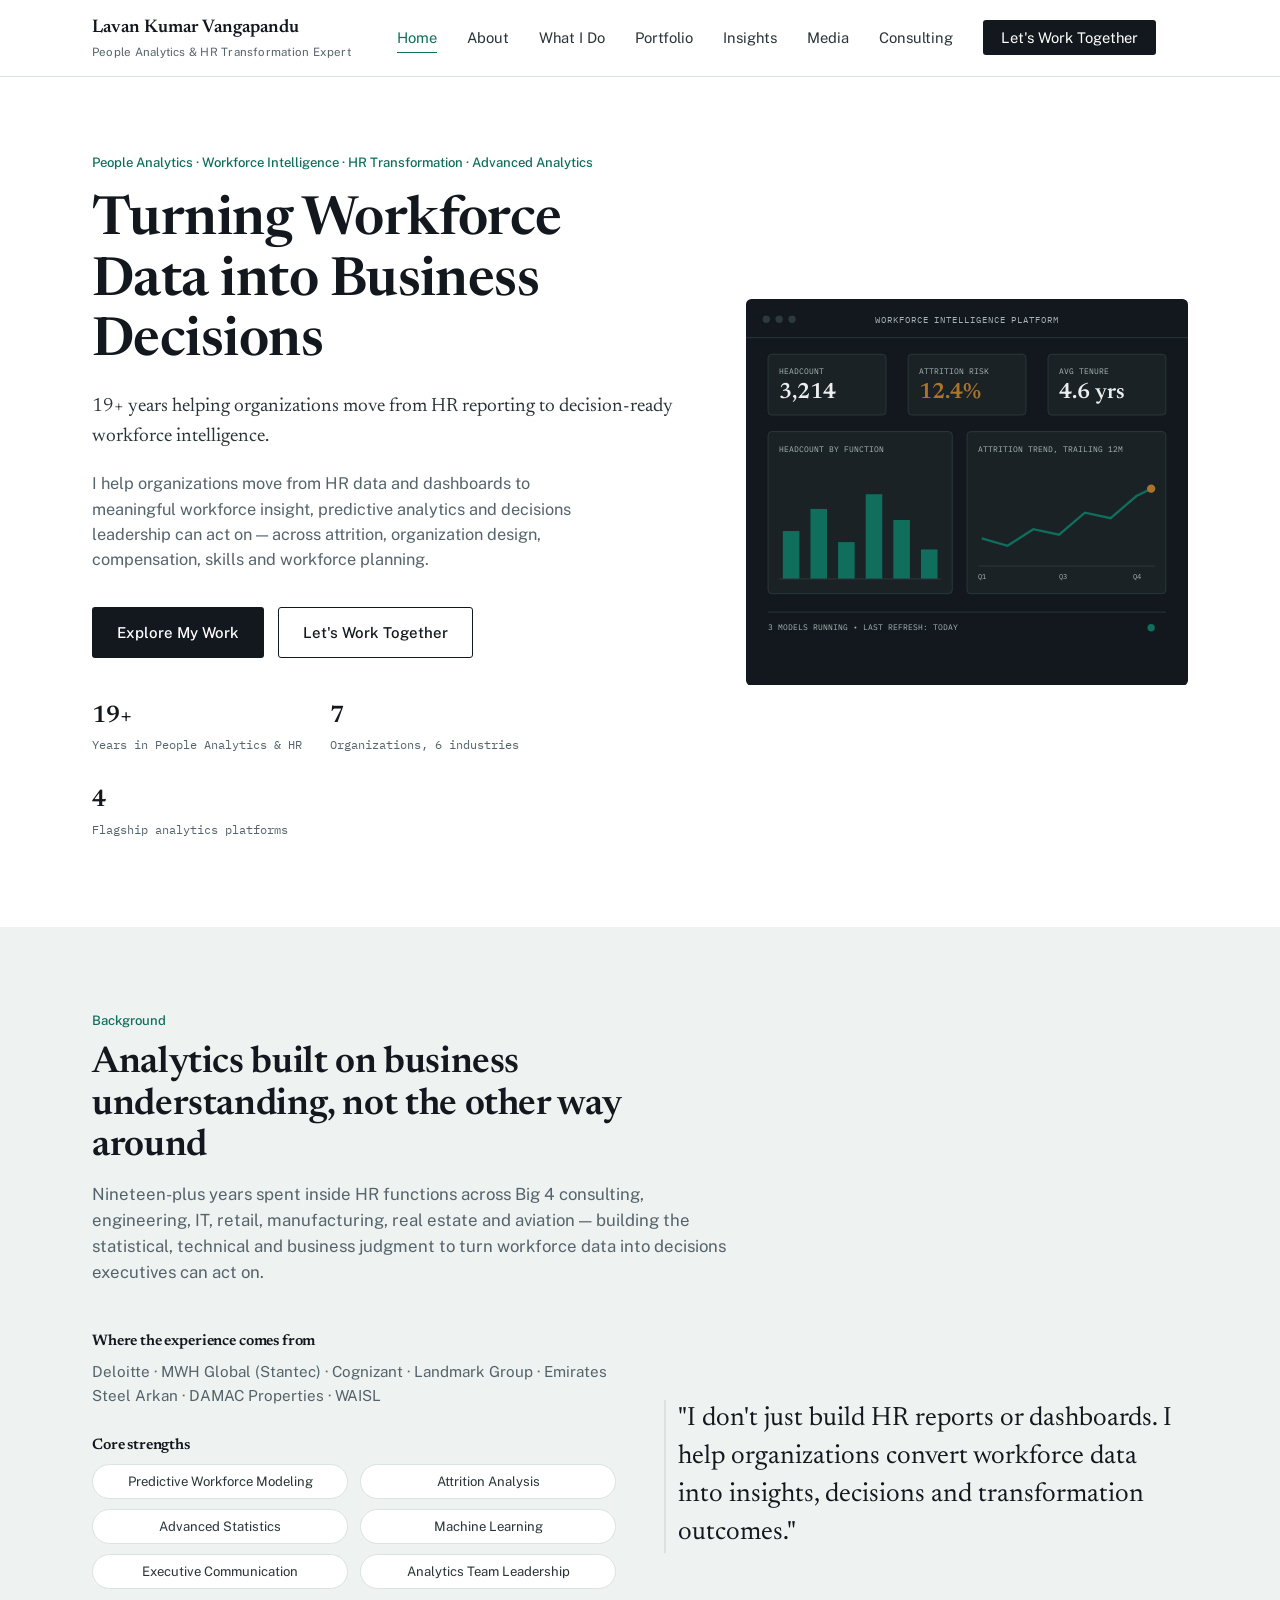
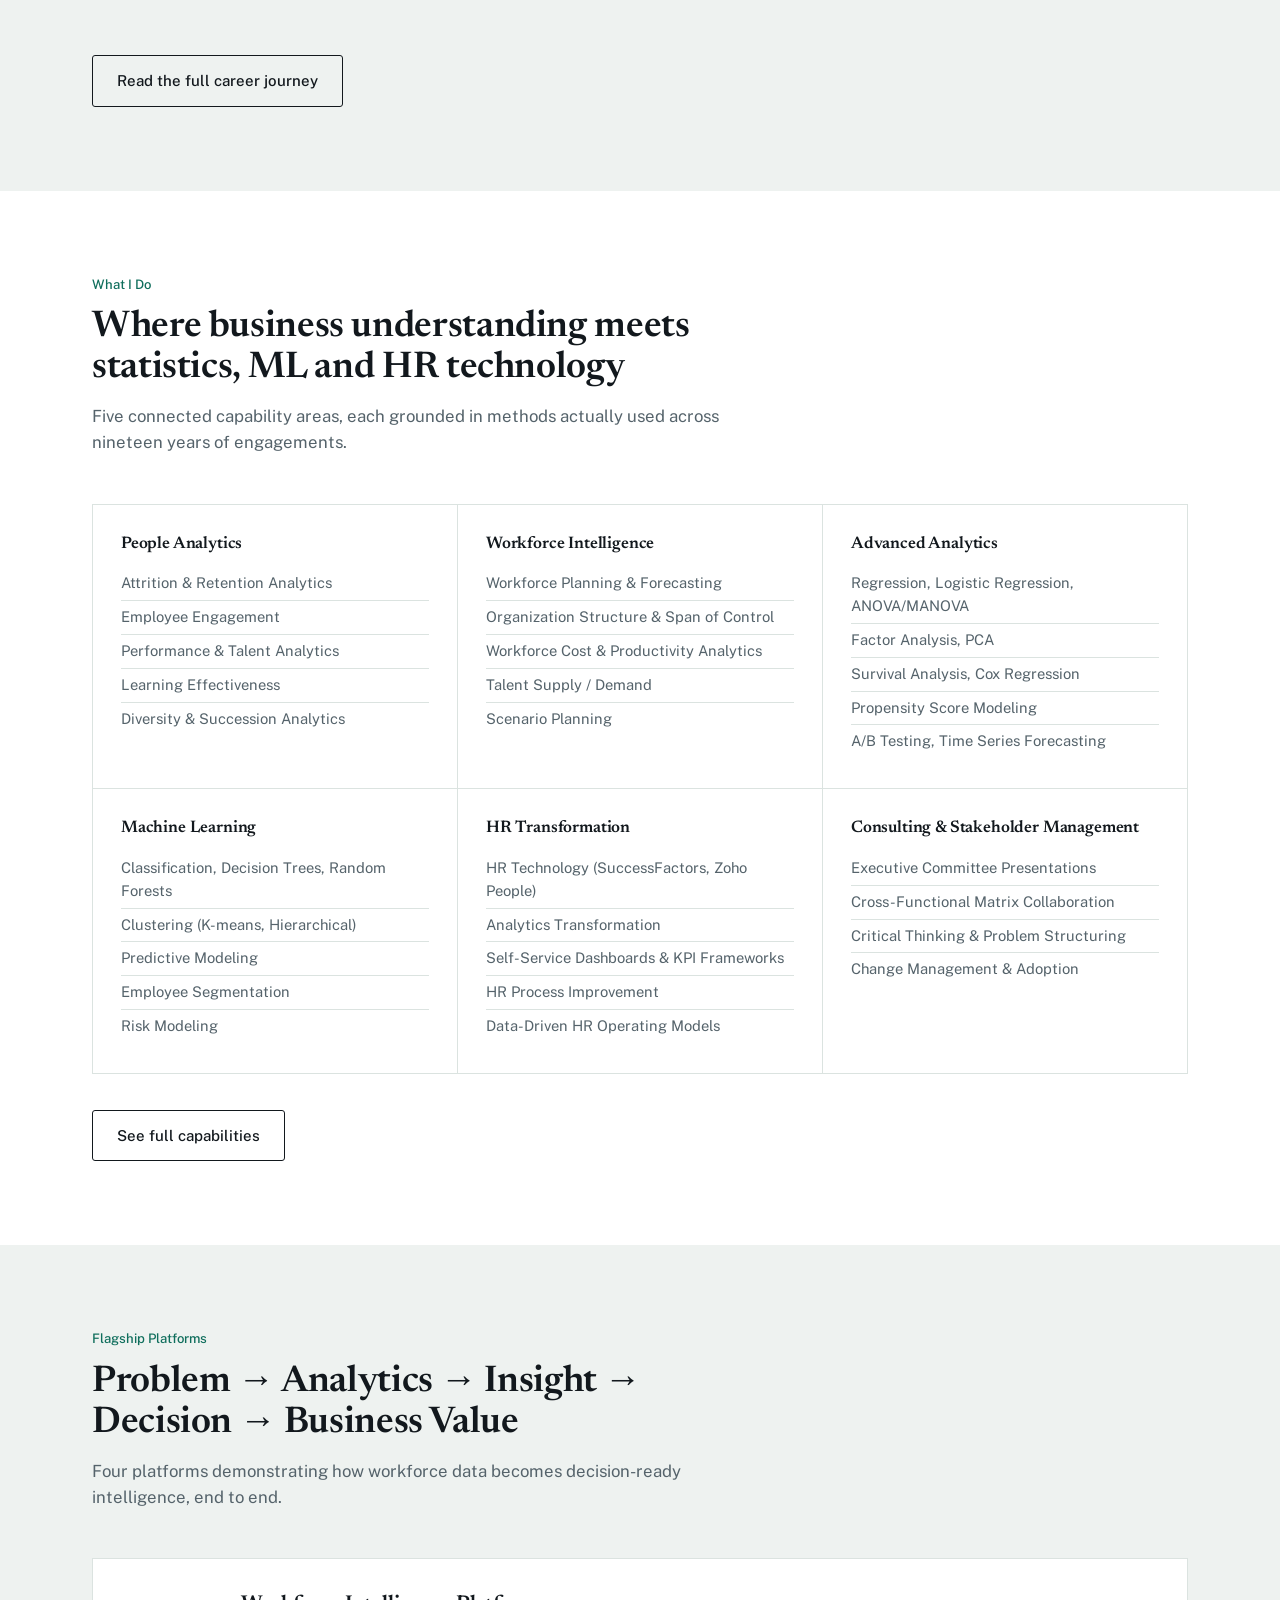
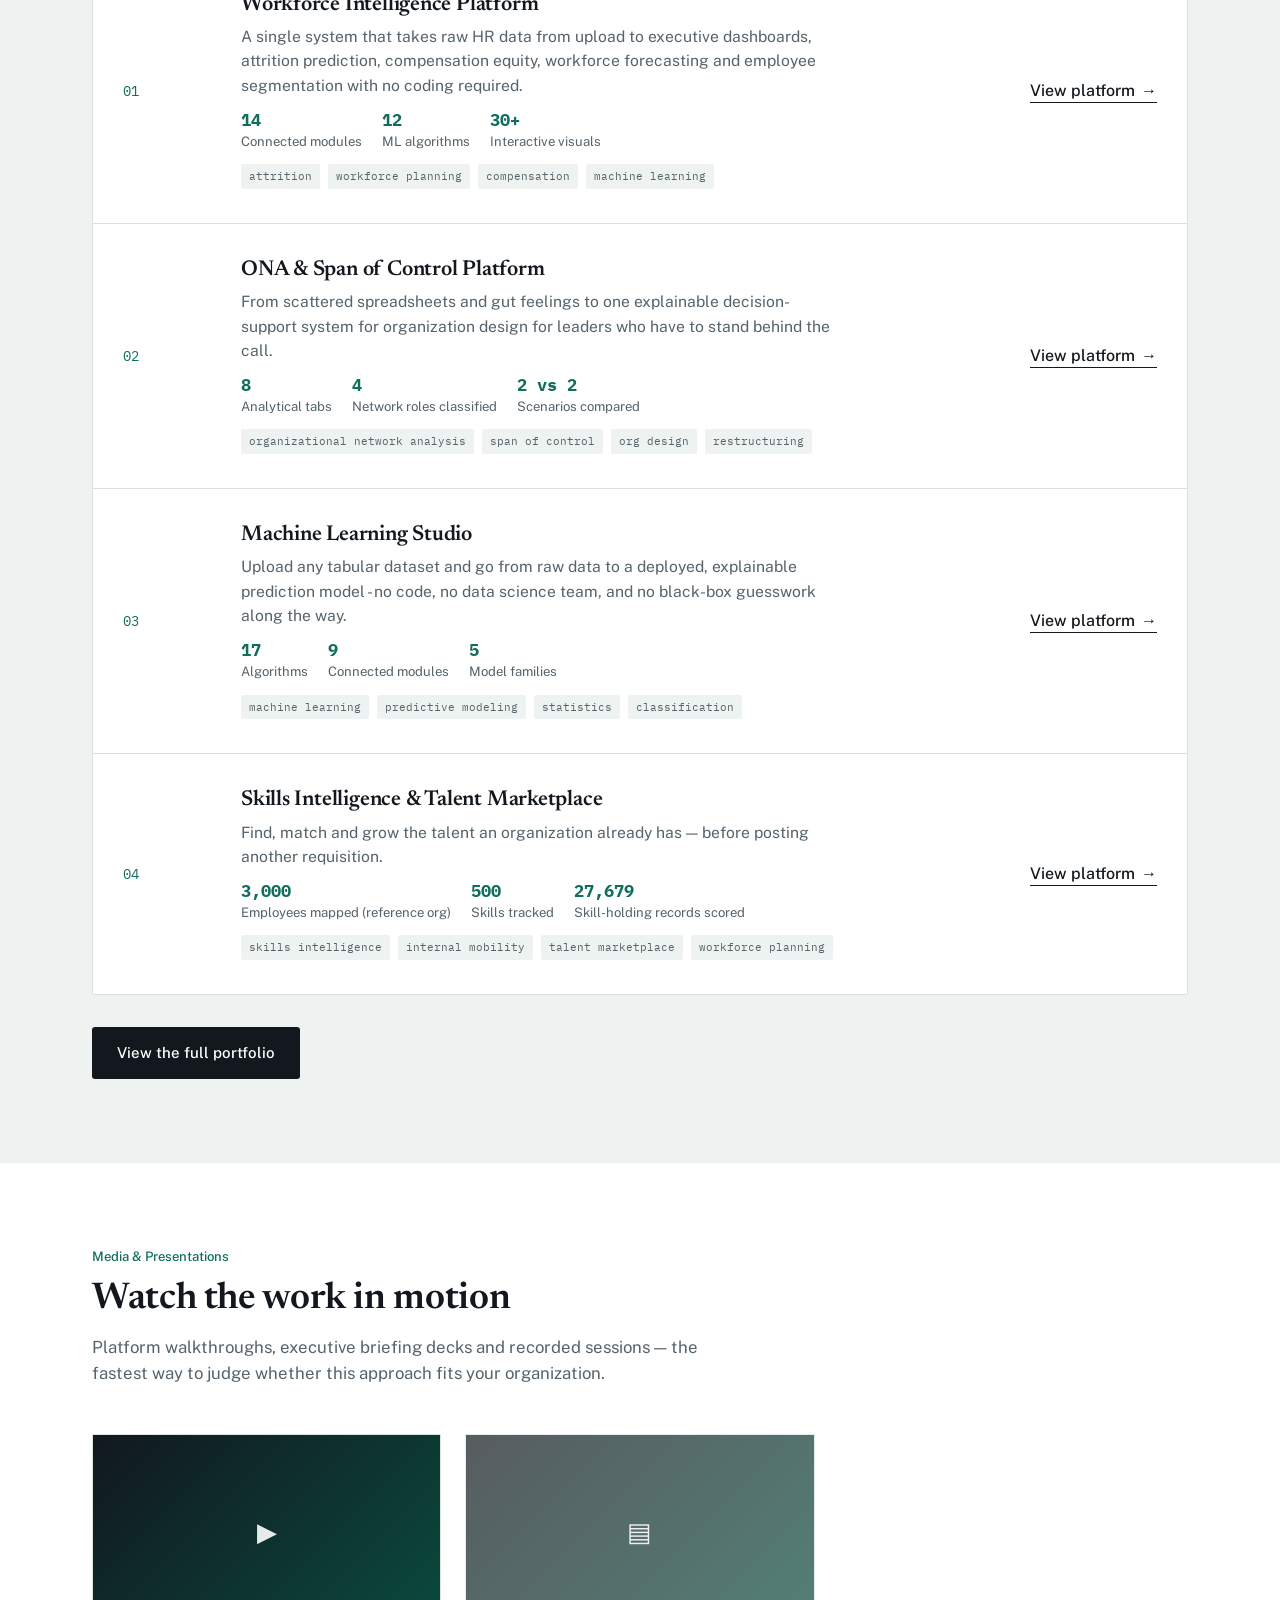
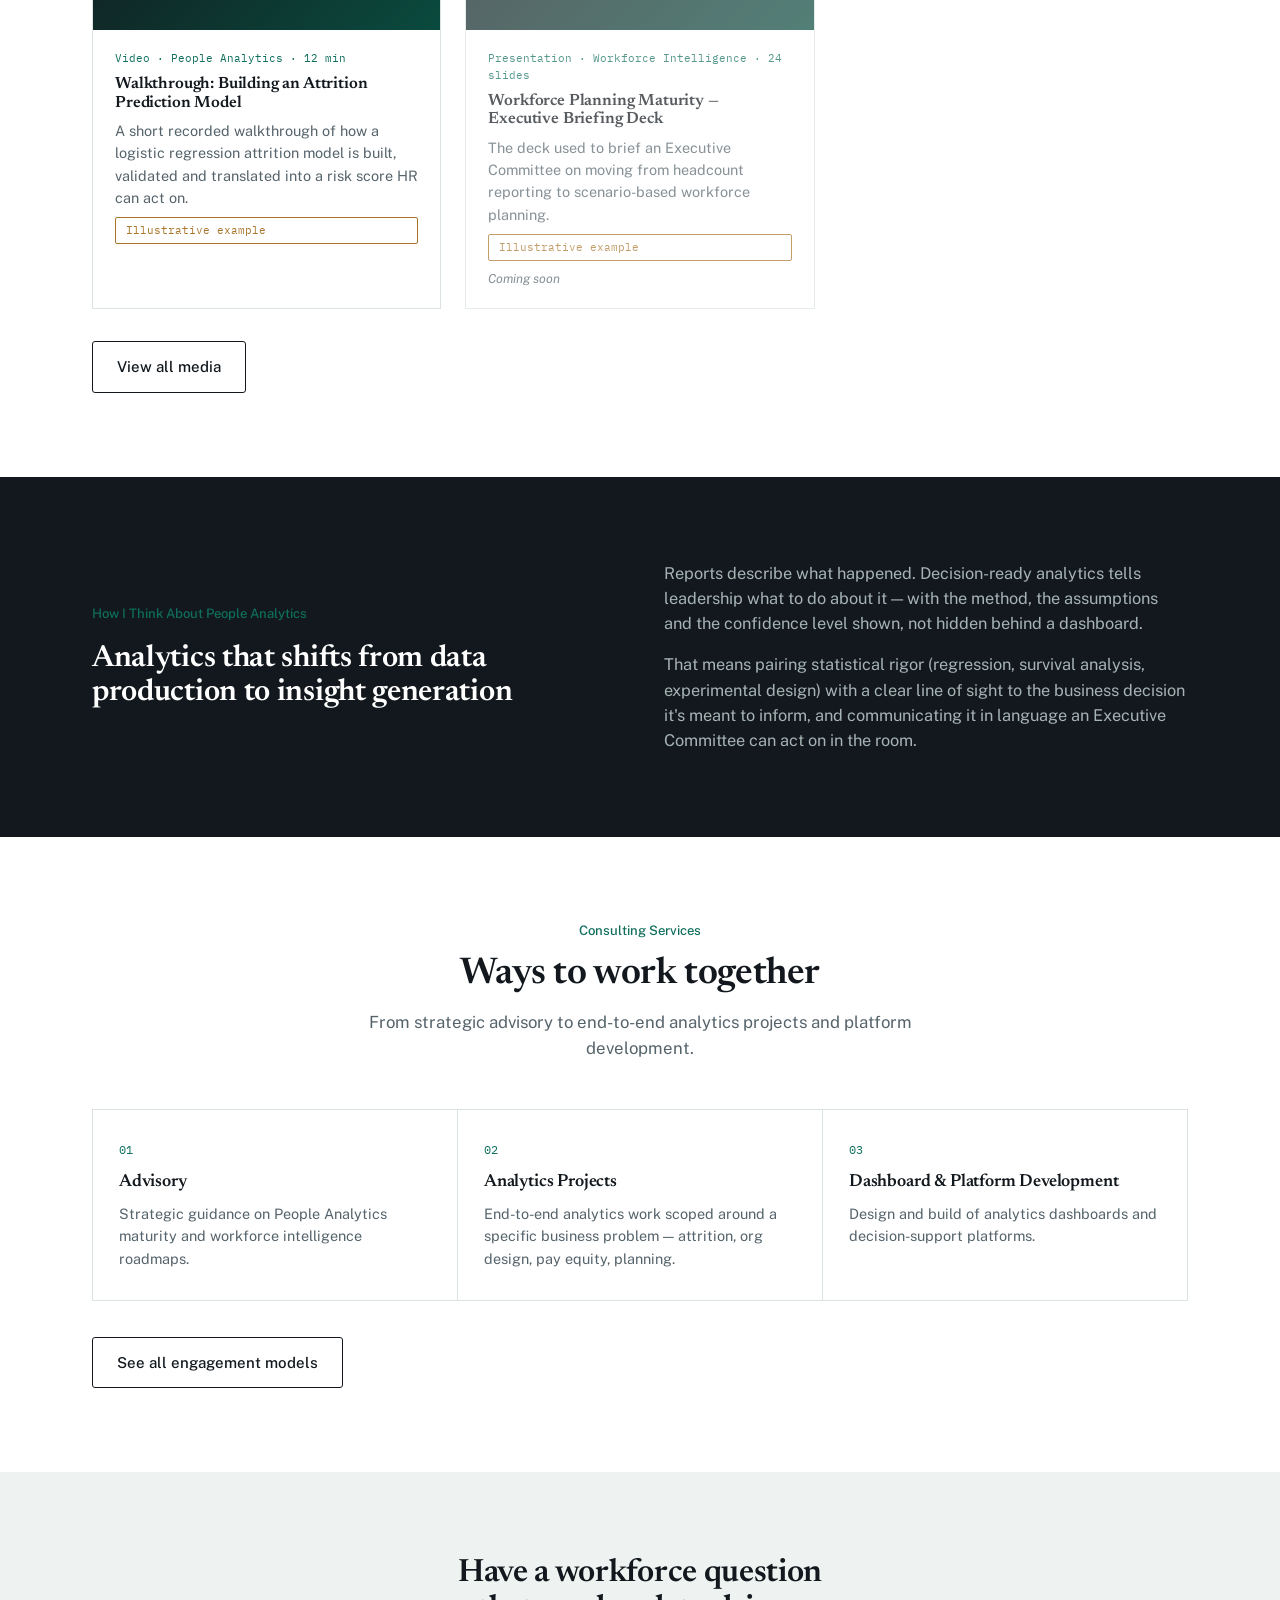
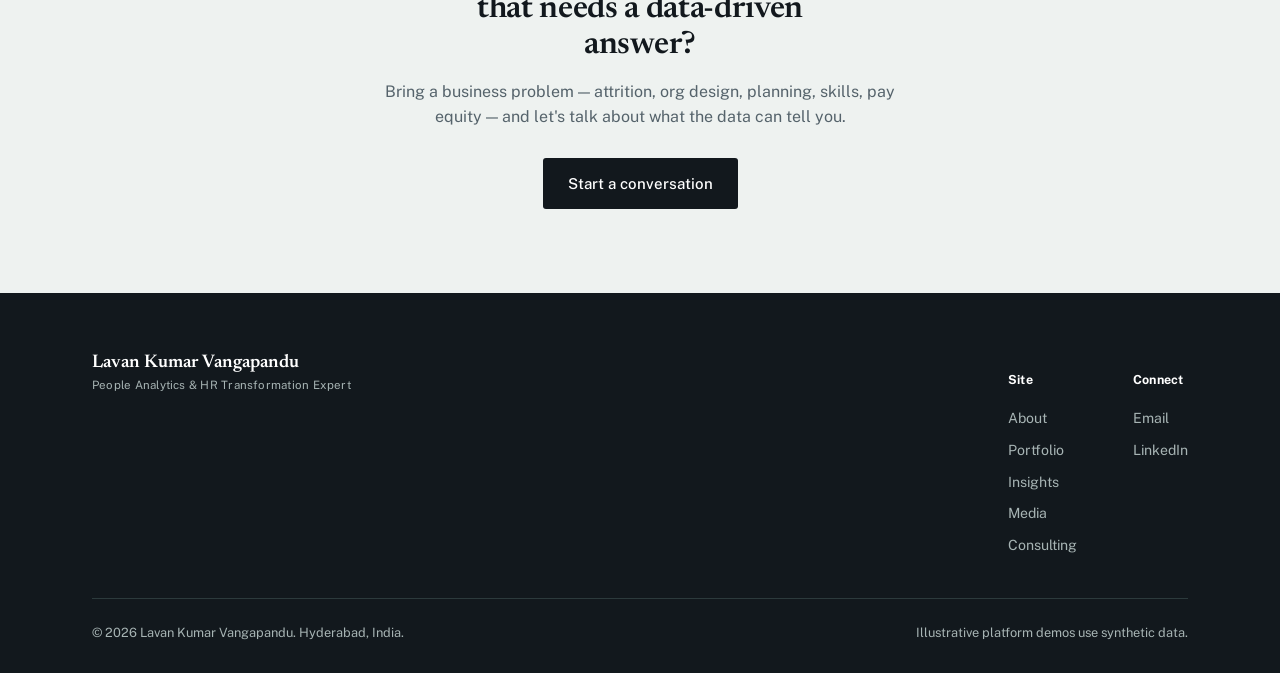
==== commit a9551e24: "Add files via upload" ====
--- a/index.html
+++ b/index.html
@@ -3,7 +3,7 @@
 <head>
 <meta charset="UTF-8">
 <meta name="viewport" content="width=device-width, initial-scale=1.0">
-<title>Lavan Kumar Vangapandu - People Analytics & HR Transformation Expert</title>
+<title>Lavan Kumar Vangapandu — People Analytics & HR Transformation Expert</title>
 <meta name="description" content="People Analytics & HR Transformation expert with 19+ years across Big 4 consulting, engineering, IT, retail, manufacturing, real estate and aviation. Turning workforce data into business decisions.">
 <meta property="og:title" content="Lavan Kumar Vangapandu — People Analytics & HR Transformation Expert">
 <meta property="og:description" content="Turning workforce data into business decisions. People Analytics consulting, workforce intelligence platforms, and HR transformation.">
@@ -57,8 +57,8 @@
       <div>
         <div class="eyebrow">People Analytics · Workforce Intelligence · HR Transformation · Advanced Analytics</div>
         <h1>Turning Workforce Data into Business Decisions</h1>
-        <p class="lede">19+ years turning workforce data into strategic intelligence and business decisions.</p>
-        <p class="support">I work at the intersection of People, Data, and Strategy- helping organizations transform fragmented HR data into actionable workforce intelligence, predictive insights, and decision frameworks that support organization design, workforce planning, talent strategy, compensation, skills, and retention.</p>
+        <p class="lede">19+ years helping organizations move from HR reporting to decision-ready workforce intelligence.</p>
+        <p class="support">I help organizations move from HR data and dashboards to meaningful workforce insight, predictive analytics and decisions leadership can act on — across attrition, organization design, compensation, skills and workforce planning.</p>
         <div class="cta-row">
           <a href="portfolio.html" class="btn btn-primary">Explore My Work</a>
           <a href="consulting.html#contact" class="btn btn-outline">Let's Work Together</a>
@@ -70,46 +70,64 @@
         </div>
       </div>
       <div class="hero-viz" aria-hidden="true">
-        <svg viewBox="0 0 360 400" xmlns="http://www.w3.org/2000/svg">
-  <defs>
-    <clipPath id="fr"><rect x="0" y="0" width="360" height="400" rx="4"/></clipPath>
-  </defs>
-  <rect x="0" y="0" width="360" height="400" rx="4" fill="#12181D"/>
-  <g clip-path="url(#fr)">
-
-    <!-- title -->
-    <text x="40" y="36" fill="#A7B4B4" font-family="IBM Plex Mono, monospace" font-size="10" letter-spacing="0.5">WORKFORCE SIGNAL → DECISION</text>
-
-    <!-- main chart axes -->
-    <line x1="40" y1="250" x2="330" y2="250" stroke="#2C3A3C" stroke-width="1"/>
-    <line x1="40" y1="60" x2="40" y2="250" stroke="#2C3A3C" stroke-width="1"/>
-
-    <!-- scatter points resolving into a trend -->
-    <g fill="#A7B4B4" opacity="0.55">
-      <circle cx="60" cy="225" r="4"/><circle cx="75" cy="238" r="3"/><circle cx="90" cy="210" r="4"/>
-      <circle cx="108" cy="220" r="3"/><circle cx="125" cy="195" r="4"/><circle cx="145" cy="205" r="3"/>
-      <circle cx="163" cy="175" r="4"/><circle cx="182" cy="188" r="3"/><circle cx="202" cy="160" r="4"/>
-      <circle cx="222" cy="148" r="3"/><circle cx="242" cy="130" r="4"/><circle cx="262" cy="140" r="3"/>
-      <circle cx="282" cy="105" r="4"/><circle cx="298" cy="115" r="3"/>
-    </g>
-
-    <!-- resolved trend line -->
-    <polyline points="58,230 100,208 142,190 184,168 226,140 268,120 305,88" fill="none" stroke="#0F6E5C" stroke-width="2.5"/>
-    <circle cx="305" cy="88" r="5" fill="#A9752B"/>
-
-    <!-- separated: workforce composition mini bar chart -->
-    <text x="40" y="285" fill="#A7B4B4" font-family="IBM Plex Mono, monospace" font-size="9" letter-spacing="0.5">WORKFORCE COMPOSITION</text>
-    <line x1="40" y1="370" x2="170" y2="370" stroke="#2C3A3C" stroke-width="1"/>
-    <g fill="#0F6E5C" opacity="0.85">
-      <rect x="40" y="350" width="14" height="20"/>
-      <rect x="58" y="338" width="14" height="32"/>
-      <rect x="76" y="326" width="14" height="44"/>
-      <rect x="94" y="344" width="14" height="26"/>
-      <rect x="112" y="315" width="14" height="55"/>
-    </g>
-
-  </g>
-</svg>
+        <svg viewBox="0 0 480 420" xmlns="http://www.w3.org/2000/svg">
+          <rect x="0" y="0" width="480" height="420" rx="6" fill="#12181D"/>
+
+          <!-- window chrome -->
+          <circle cx="22" cy="22" r="4" fill="#2C3A3C"/>
+          <circle cx="36" cy="22" r="4" fill="#2C3A3C"/>
+          <circle cx="50" cy="22" r="4" fill="#2C3A3C"/>
+          <text x="240" y="26" text-anchor="middle" fill="#A7B4B4" font-family="IBM Plex Mono, monospace" font-size="10" letter-spacing="1">WORKFORCE INTELLIGENCE PLATFORM</text>
+          <line x1="0" y1="42" x2="480" y2="42" stroke="#2C3A3C" stroke-width="1"/>
+
+          <!-- KPI tiles -->
+          <g>
+            <rect x="24" y="60" width="128" height="66" rx="4" fill="#1A2226" stroke="#2C3A3C"/>
+            <text x="36" y="82" fill="#A7B4B4" font-family="IBM Plex Mono, monospace" font-size="9">HEADCOUNT</text>
+            <text x="36" y="108" fill="#EDEFEE" font-family="Newsreader, serif" font-size="24" font-weight="600">3,214</text>
+          </g>
+          <g>
+            <rect x="176" y="60" width="128" height="66" rx="4" fill="#1A2226" stroke="#2C3A3C"/>
+            <text x="188" y="82" fill="#A7B4B4" font-family="IBM Plex Mono, monospace" font-size="9">ATTRITION RISK</text>
+            <text x="188" y="108" fill="#A9752B" font-family="Newsreader, serif" font-size="24" font-weight="600">12.4%</text>
+          </g>
+          <g>
+            <rect x="328" y="60" width="128" height="66" rx="4" fill="#1A2226" stroke="#2C3A3C"/>
+            <text x="340" y="82" fill="#A7B4B4" font-family="IBM Plex Mono, monospace" font-size="9">AVG TENURE</text>
+            <text x="340" y="108" fill="#EDEFEE" font-family="Newsreader, serif" font-size="24" font-weight="600">4.6 yrs</text>
+          </g>
+
+          <!-- bar chart panel -->
+          <rect x="24" y="144" width="200" height="176" rx="4" fill="#1A2226" stroke="#2C3A3C"/>
+          <text x="36" y="166" fill="#A7B4B4" font-family="IBM Plex Mono, monospace" font-size="9">HEADCOUNT BY FUNCTION</text>
+          <g fill="#0F6E5C">
+            <rect x="40" y="252" width="18" height="52"/>
+            <rect x="70" y="228" width="18" height="76"/>
+            <rect x="100" y="264" width="18" height="40"/>
+            <rect x="130" y="212" width="18" height="92"/>
+            <rect x="160" y="240" width="18" height="64"/>
+            <rect x="190" y="272" width="18" height="32"/>
+          </g>
+          <line x1="36" y1="304" x2="212" y2="304" stroke="#2C3A3C" stroke-width="1"/>
+
+          <!-- trend line panel -->
+          <rect x="240" y="144" width="216" height="176" rx="4" fill="#1A2226" stroke="#2C3A3C"/>
+          <text x="252" y="166" fill="#A7B4B4" font-family="IBM Plex Mono, monospace" font-size="9">ATTRITION TREND, TRAILING 12M</text>
+          <polyline points="256,260 284,268 312,250 340,256 368,232 396,238 424,214 440,206"
+                    fill="none" stroke="#0F6E5C" stroke-width="2.5"/>
+          <circle cx="440" cy="206" r="4.5" fill="#A9752B"/>
+          <line x1="252" y1="290" x2="444" y2="290" stroke="#2C3A3C" stroke-width="1"/>
+          <g fill="#A7B4B4" font-family="IBM Plex Mono, monospace" font-size="8">
+            <text x="252" y="304">Q1</text>
+            <text x="340" y="304">Q3</text>
+            <text x="420" y="304">Q4</text>
+          </g>
+
+          <!-- footer status line -->
+          <line x1="24" y1="340" x2="456" y2="340" stroke="#2C3A3C" stroke-width="1"/>
+          <text x="24" y="360" fill="#A7B4B4" font-family="IBM Plex Mono, monospace" font-size="9">3 MODELS RUNNING &#8226; LAST REFRESH: TODAY</text>
+          <circle cx="440" cy="357" r="4" fill="#0F6E5C"/>
+        </svg>
       </div>
     </div>
   </section>
@@ -120,7 +138,7 @@
       <div class="section-head">
         <div class="eyebrow">Background</div>
         <h2>Analytics built on business understanding, not the other way around</h2>
-        <p>Nineteen-plus years spent inside HR functions across Big 4 consulting, engineering, IT, retail, manufacturing, real estate and aviation - building the statistical, technical and business judgment to turn workforce data into decisions executives can act on.</p>
+        <p>Nineteen-plus years spent inside HR functions across Big 4 consulting, engineering, IT, retail, manufacturing, real estate and aviation — building the statistical, technical and business judgment to turn workforce data into decisions executives can act on.</p>
       </div>
       <div class="two-col">
         <div>
@@ -132,19 +150,16 @@
             <h4>Core strengths</h4>
             <div class="pill-row">
               <span class="pill">Predictive Workforce Modeling</span>
-              <span class="pill">Strategic HR Analytics & Reporting</span>
-              <span class="pill">Employee Experience & Engagement</span>
-              <span class="pill">HR Technology Implementation</span>
-              <span class="pill">Performance Analytics & KPI Development</span>
-              <span class="pill">Data Visualization & Interactive Dashboard</span>
-              <span class="pill">Process Optimization & Automation</span>
-              <span class="pill">Advance Analytics & Machine Learning</span>
-              <span class="pill">Cross-functional Stakeholder Management</span>
-              </div>
+              <span class="pill">Attrition Analysis</span>
+              <span class="pill">Advanced Statistics</span>
+              <span class="pill">Machine Learning</span>
+              <span class="pill">Executive Communication</span>
+              <span class="pill">Analytics Team Leadership</span>
+            </div>
           </div>
         </div>
         <div class="quote-block">
-          "I bridge the gap between workforce data and organizational strategy-turning complex people insights into decisions, transformation priorities, and sustainable business outcomes."
+          "I don't just build HR reports or dashboards. I help organizations convert workforce data into insights, decisions and transformation outcomes."
         </div>
       </div>
       <div class="cta-row" style="margin-top:36px;">
@@ -244,7 +259,7 @@
   </section>
 
   <!-- MEDIA TEASER -->
-  <section>
+  <section id="media-teaser-section">
     <div class="wrap">
       <div class="section-head">
         <div class="eyebrow">Media &amp; Presentations</div>
@@ -266,7 +281,7 @@
         <h2 style="color:var(--white); font-size:1.9rem;">Analytics that shifts from data production to insight generation</h2>
       </div>
       <div class="slate-text" style="font-size:1.02rem; align-self:center;">
-        <p>Reports describe what happened. Decision-ready analytics tells leadership what to do about it - with the method, the assumptions and the confidence level shown, not hidden behind a dashboard.</p>
+        <p>Reports describe what happened. Decision-ready analytics tells leadership what to do about it — with the method, the assumptions and the confidence level shown, not hidden behind a dashboard.</p>
         <p style="margin-top:16px;">That means pairing statistical rigor (regression, survival analysis, experimental design) with a clear line of sight to the business decision it's meant to inform, and communicating it in language an Executive Committee can act on in the room.</p>
       </div>
     </div>
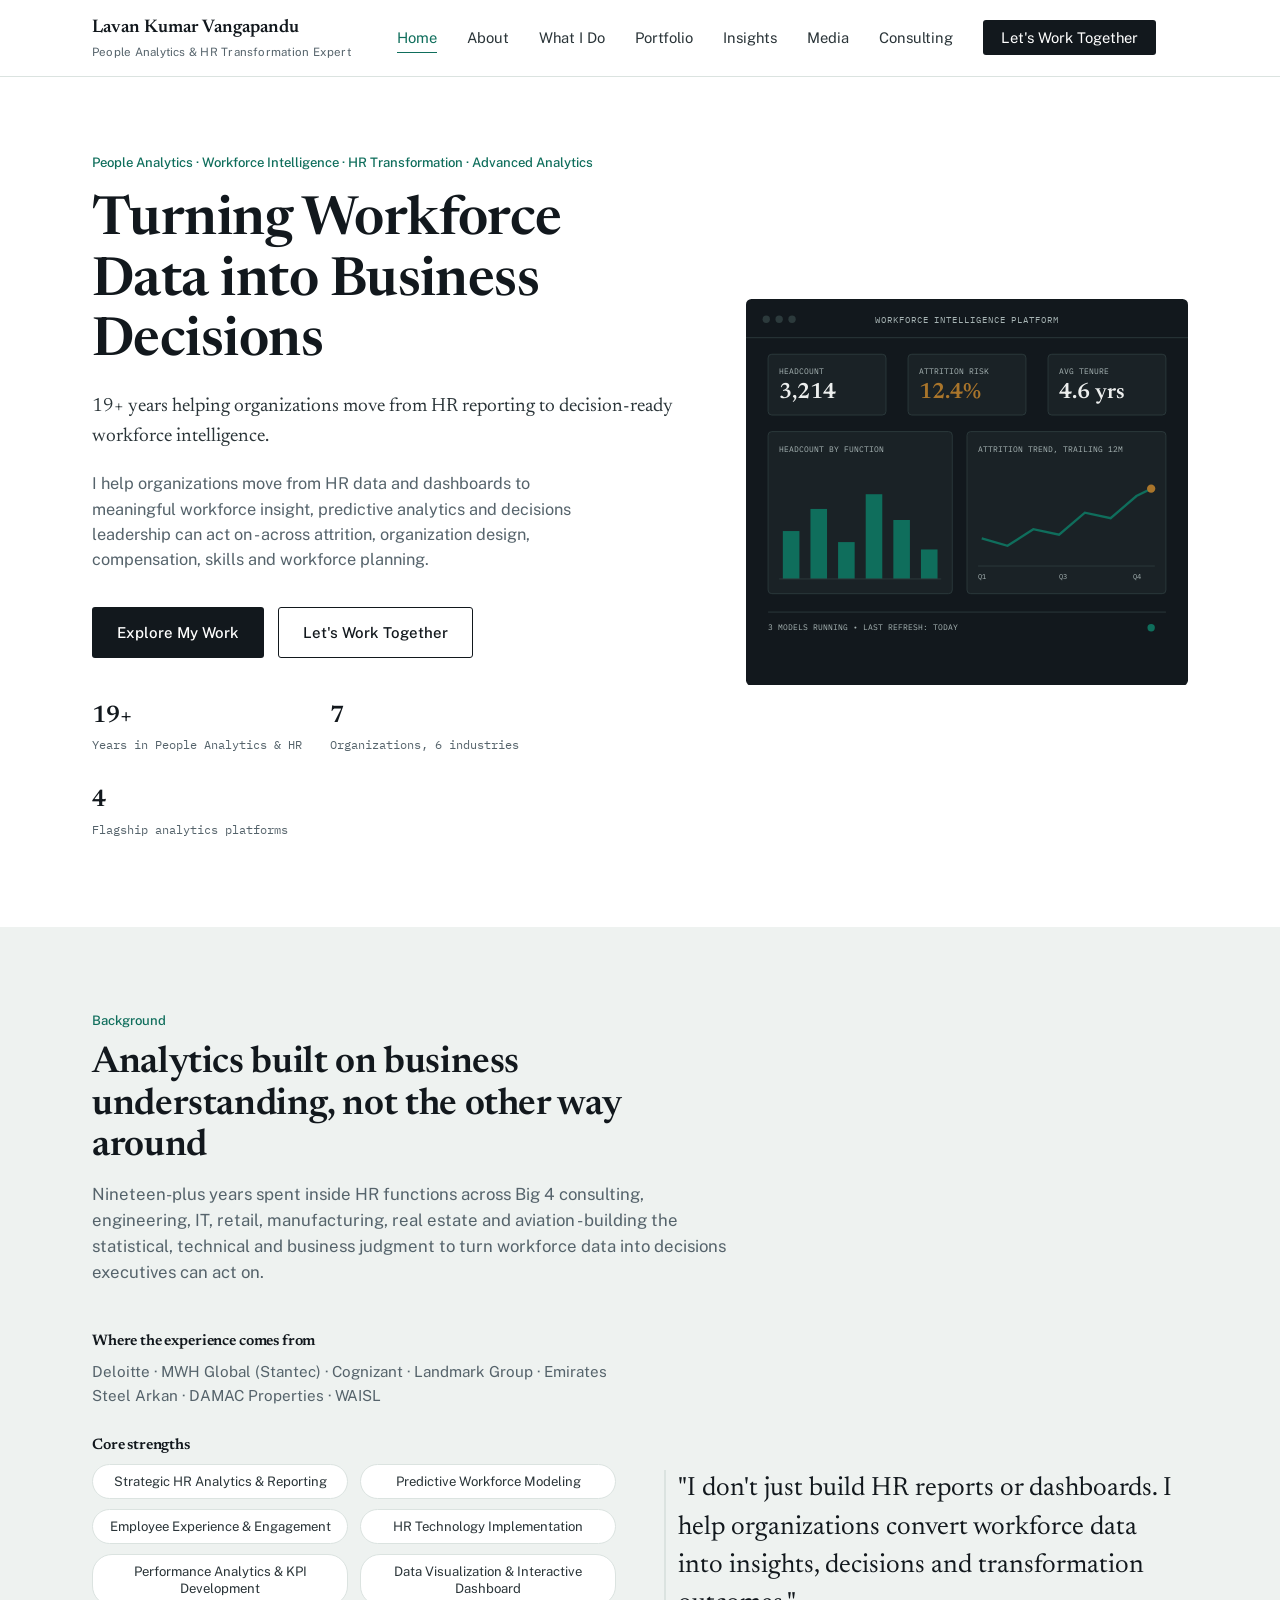
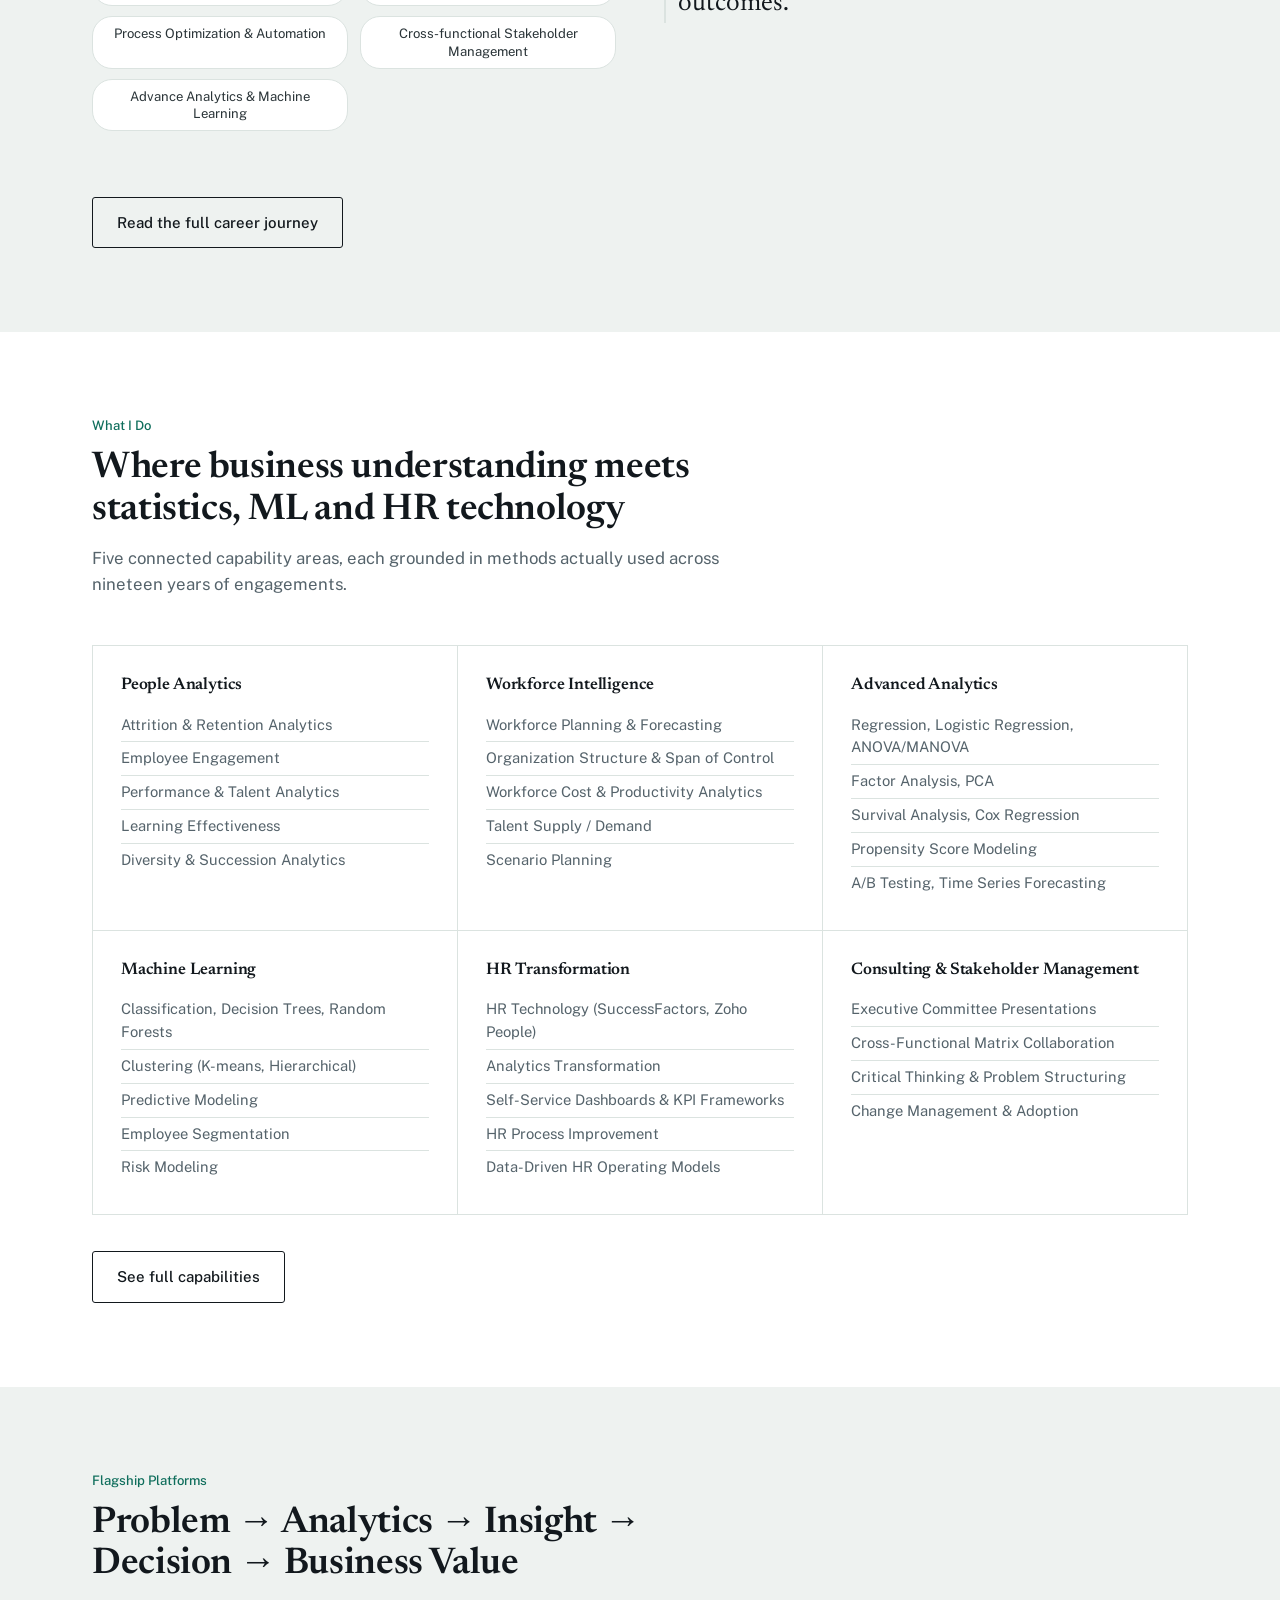
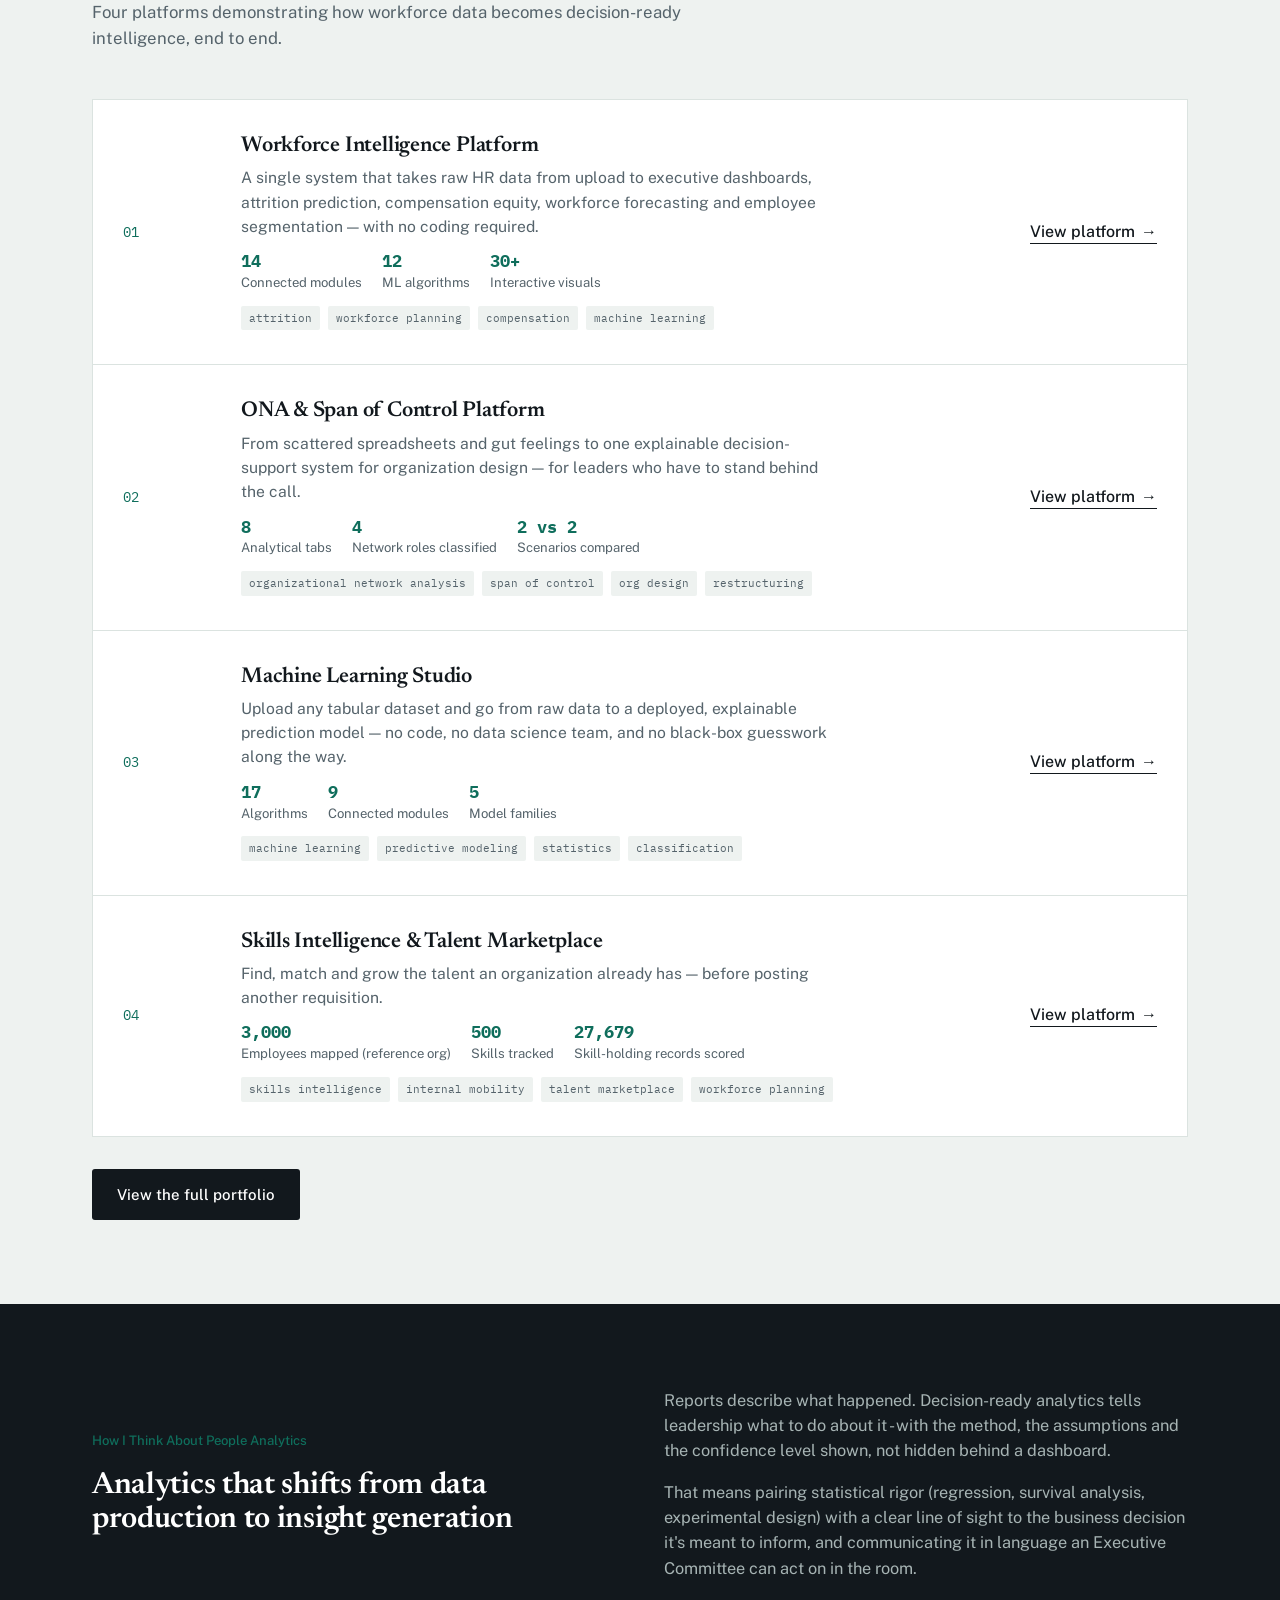
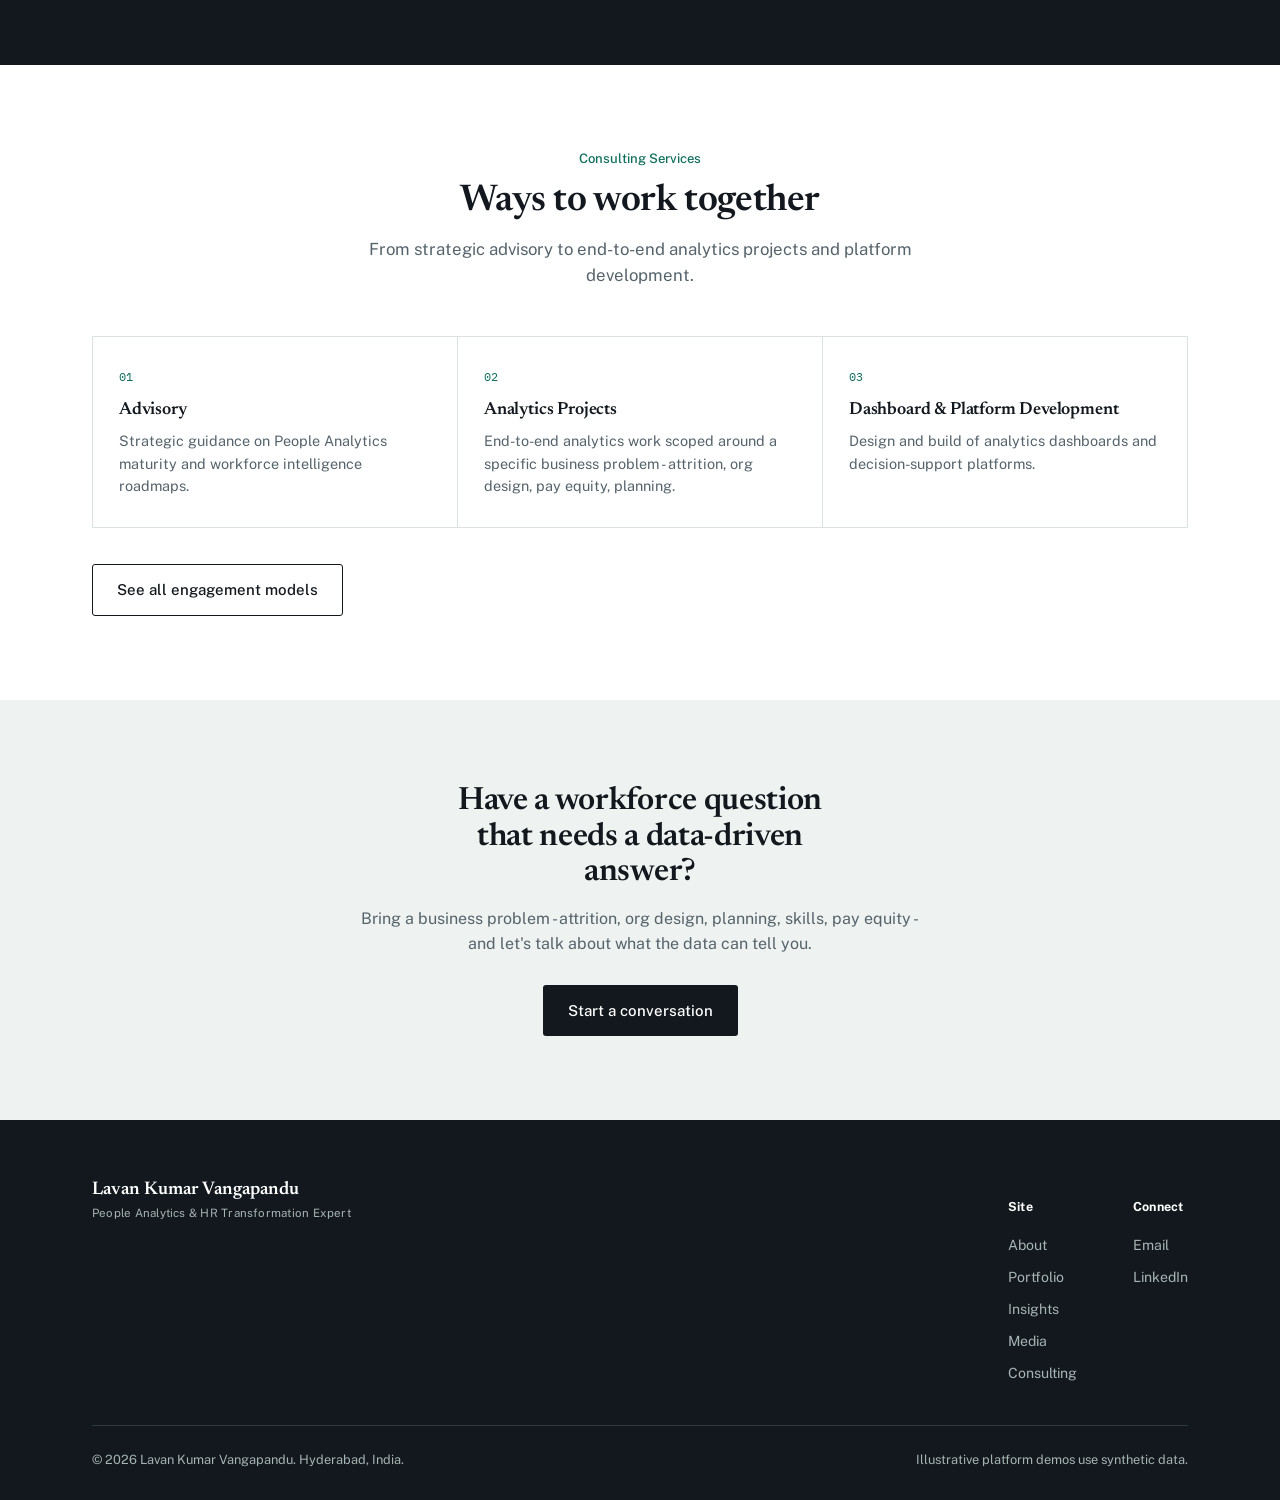
==== commit 92c4d438: "Add files via upload" ====
--- a/index.html
+++ b/index.html
@@ -3,9 +3,9 @@
 <head>
 <meta charset="UTF-8">
 <meta name="viewport" content="width=device-width, initial-scale=1.0">
-<title>Lavan Kumar Vangapandu — People Analytics & HR Transformation Expert</title>
+<title>Lavan Kumar Vangapandu - People Analytics & HR Transformation Expert</title>
 <meta name="description" content="People Analytics & HR Transformation expert with 19+ years across Big 4 consulting, engineering, IT, retail, manufacturing, real estate and aviation. Turning workforce data into business decisions.">
-<meta property="og:title" content="Lavan Kumar Vangapandu — People Analytics & HR Transformation Expert">
+<meta property="og:title" content="Lavan Kumar Vangapandu - People Analytics & HR Transformation Expert">
 <meta property="og:description" content="Turning workforce data into business decisions. People Analytics consulting, workforce intelligence platforms, and HR transformation.">
 <meta property="og:type" content="website">
 <meta name="robots" content="index,follow">
@@ -58,7 +58,7 @@
         <div class="eyebrow">People Analytics · Workforce Intelligence · HR Transformation · Advanced Analytics</div>
         <h1>Turning Workforce Data into Business Decisions</h1>
         <p class="lede">19+ years helping organizations move from HR reporting to decision-ready workforce intelligence.</p>
-        <p class="support">I help organizations move from HR data and dashboards to meaningful workforce insight, predictive analytics and decisions leadership can act on — across attrition, organization design, compensation, skills and workforce planning.</p>
+        <p class="support">I help organizations move from HR data and dashboards to meaningful workforce insight, predictive analytics and decisions leadership can act on - across attrition, organization design, compensation, skills and workforce planning.</p>
         <div class="cta-row">
           <a href="portfolio.html" class="btn btn-primary">Explore My Work</a>
           <a href="consulting.html#contact" class="btn btn-outline">Let's Work Together</a>
@@ -138,7 +138,7 @@
       <div class="section-head">
         <div class="eyebrow">Background</div>
         <h2>Analytics built on business understanding, not the other way around</h2>
-        <p>Nineteen-plus years spent inside HR functions across Big 4 consulting, engineering, IT, retail, manufacturing, real estate and aviation — building the statistical, technical and business judgment to turn workforce data into decisions executives can act on.</p>
+        <p>Nineteen-plus years spent inside HR functions across Big 4 consulting, engineering, IT, retail, manufacturing, real estate and aviation - building the statistical, technical and business judgment to turn workforce data into decisions executives can act on.</p>
       </div>
       <div class="two-col">
         <div>
@@ -149,12 +149,15 @@
           <div class="comp-block">
             <h4>Core strengths</h4>
             <div class="pill-row">
+              <span class="pill">Strategic HR Analytics &amp; Reporting</span>
               <span class="pill">Predictive Workforce Modeling</span>
-              <span class="pill">Attrition Analysis</span>
-              <span class="pill">Advanced Statistics</span>
-              <span class="pill">Machine Learning</span>
-              <span class="pill">Executive Communication</span>
-              <span class="pill">Analytics Team Leadership</span>
+              <span class="pill">Employee Experience &amp; Engagement</span>
+              <span class="pill">HR Technology Implementation</span>
+              <span class="pill">Performance Analytics &amp; KPI Development</span>
+              <span class="pill">Data Visualization &amp; Interactive Dashboard</span>
+              <span class="pill">Process Optimization &amp; Automation</span>
+              <span class="pill">Cross-functional Stakeholder Management</span>
+              <span class="pill">Advance Analytics &amp; Machine Learning</span>
             </div>
           </div>
         </div>
@@ -264,7 +267,7 @@
       <div class="section-head">
         <div class="eyebrow">Media &amp; Presentations</div>
         <h2>Watch the work in motion</h2>
-        <p>Platform walkthroughs, executive briefing decks and recorded sessions — the fastest way to judge whether this approach fits your organization.</p>
+        <p>Platform walkthroughs, executive briefing decks and recorded sessions - the fastest way to judge whether this approach fits your organization.</p>
       </div>
       <div class="media-teaser-grid" id="home-media-teaser"></div>
       <div class="cta-row" style="margin-top:32px;">
@@ -281,7 +284,7 @@
         <h2 style="color:var(--white); font-size:1.9rem;">Analytics that shifts from data production to insight generation</h2>
       </div>
       <div class="slate-text" style="font-size:1.02rem; align-self:center;">
-        <p>Reports describe what happened. Decision-ready analytics tells leadership what to do about it — with the method, the assumptions and the confidence level shown, not hidden behind a dashboard.</p>
+        <p>Reports describe what happened. Decision-ready analytics tells leadership what to do about it - with the method, the assumptions and the confidence level shown, not hidden behind a dashboard.</p>
         <p style="margin-top:16px;">That means pairing statistical rigor (regression, survival analysis, experimental design) with a clear line of sight to the business decision it's meant to inform, and communicating it in language an Executive Committee can act on in the room.</p>
       </div>
     </div>
@@ -297,7 +300,7 @@
       </div>
       <div class="engage-grid">
         <div class="engage-card"><div class="n">01</div><h3>Advisory</h3><p>Strategic guidance on People Analytics maturity and workforce intelligence roadmaps.</p></div>
-        <div class="engage-card"><div class="n">02</div><h3>Analytics Projects</h3><p>End-to-end analytics work scoped around a specific business problem — attrition, org design, pay equity, planning.</p></div>
+        <div class="engage-card"><div class="n">02</div><h3>Analytics Projects</h3><p>End-to-end analytics work scoped around a specific business problem - attrition, org design, pay equity, planning.</p></div>
         <div class="engage-card"><div class="n">03</div><h3>Dashboard &amp; Platform Development</h3><p>Design and build of analytics dashboards and decision-support platforms.</p></div>
       </div>
       <div class="cta-row" style="margin-top:36px; justify-content:center;">
@@ -310,7 +313,7 @@
   <section class="alt">
     <div class="wrap" style="text-align:center;">
       <h2 style="font-size:2rem; max-width:20ch; margin:0 auto;">Have a workforce question that needs a data-driven answer?</h2>
-      <p style="color:var(--slate); margin-top:16px; max-width:56ch; margin-left:auto; margin-right:auto;">Bring a business problem — attrition, org design, planning, skills, pay equity — and let's talk about what the data can tell you.</p>
+      <p style="color:var(--slate); margin-top:16px; max-width:56ch; margin-left:auto; margin-right:auto;">Bring a business problem - attrition, org design, planning, skills, pay equity - and let's talk about what the data can tell you.</p>
       <div class="cta-row" style="margin-top:28px; justify-content:center;">
         <a href="consulting.html#contact" class="btn btn-primary">Start a conversation</a>
       </div>
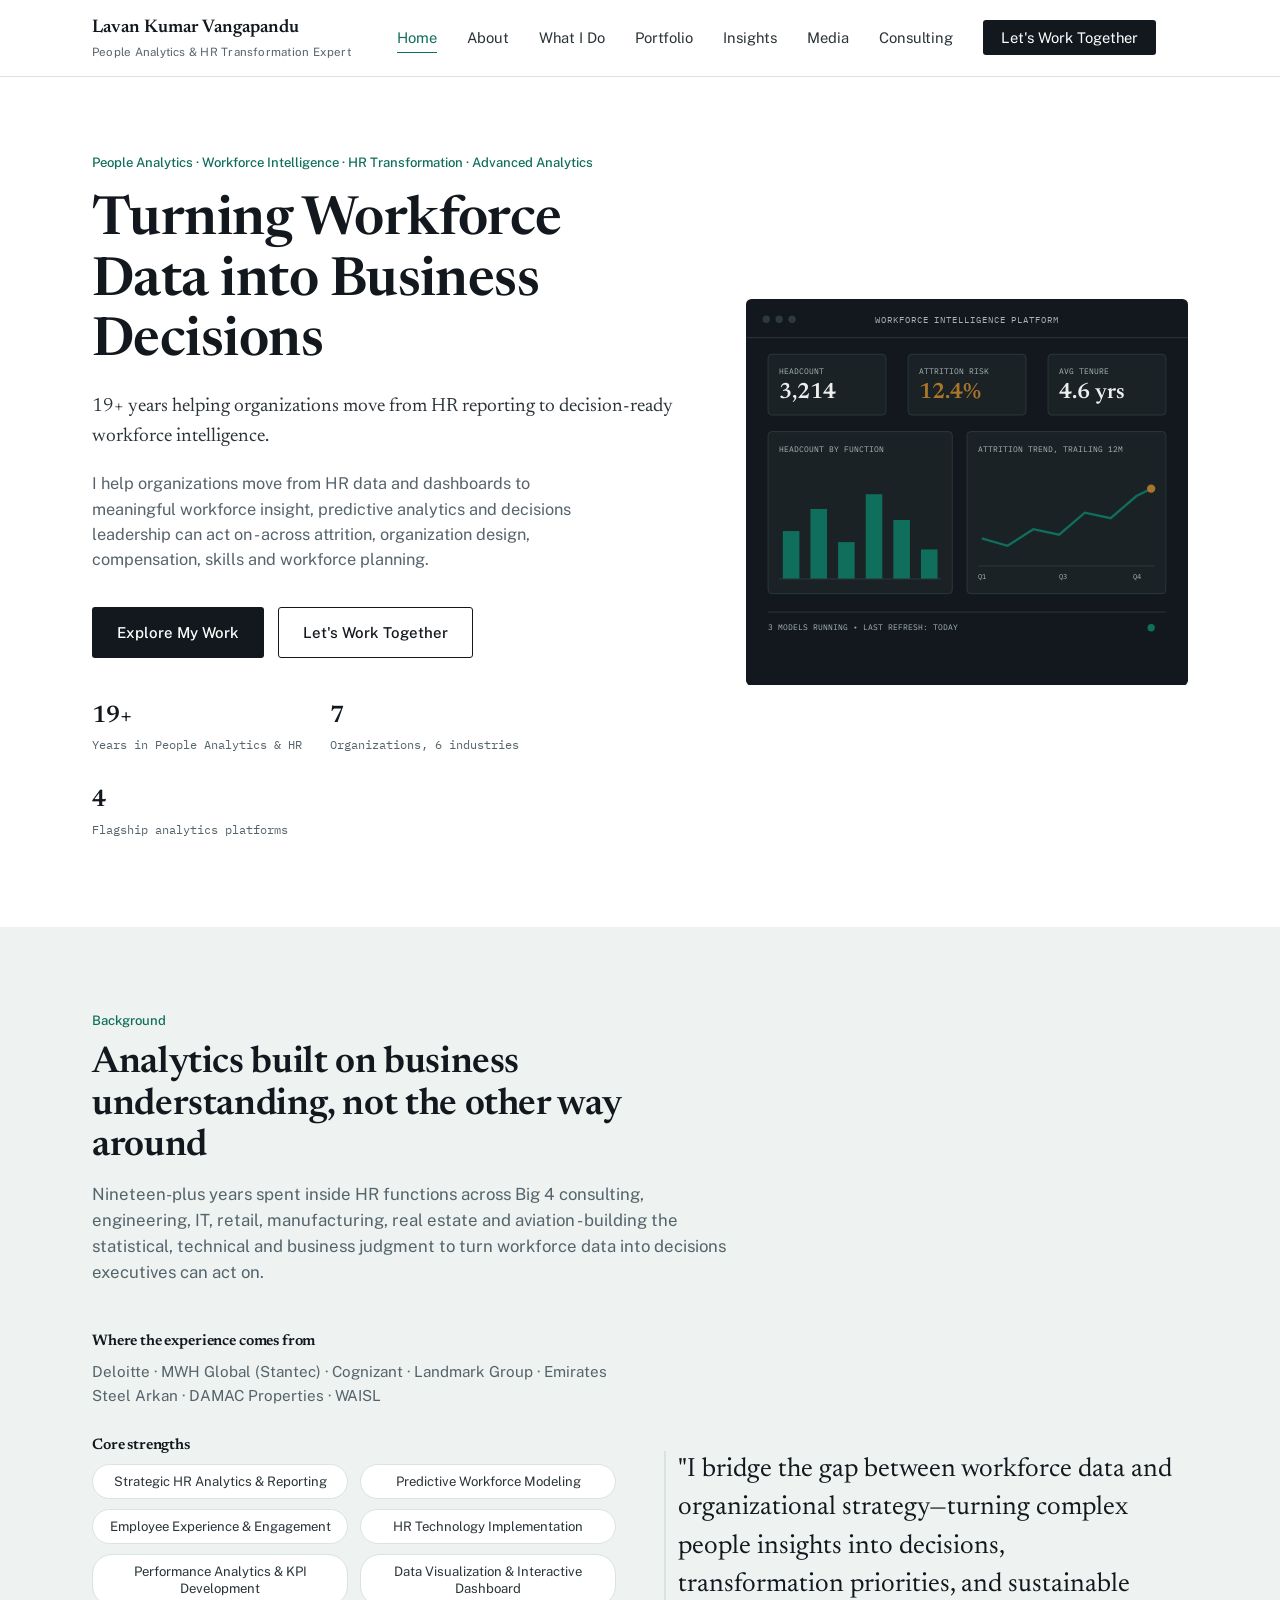
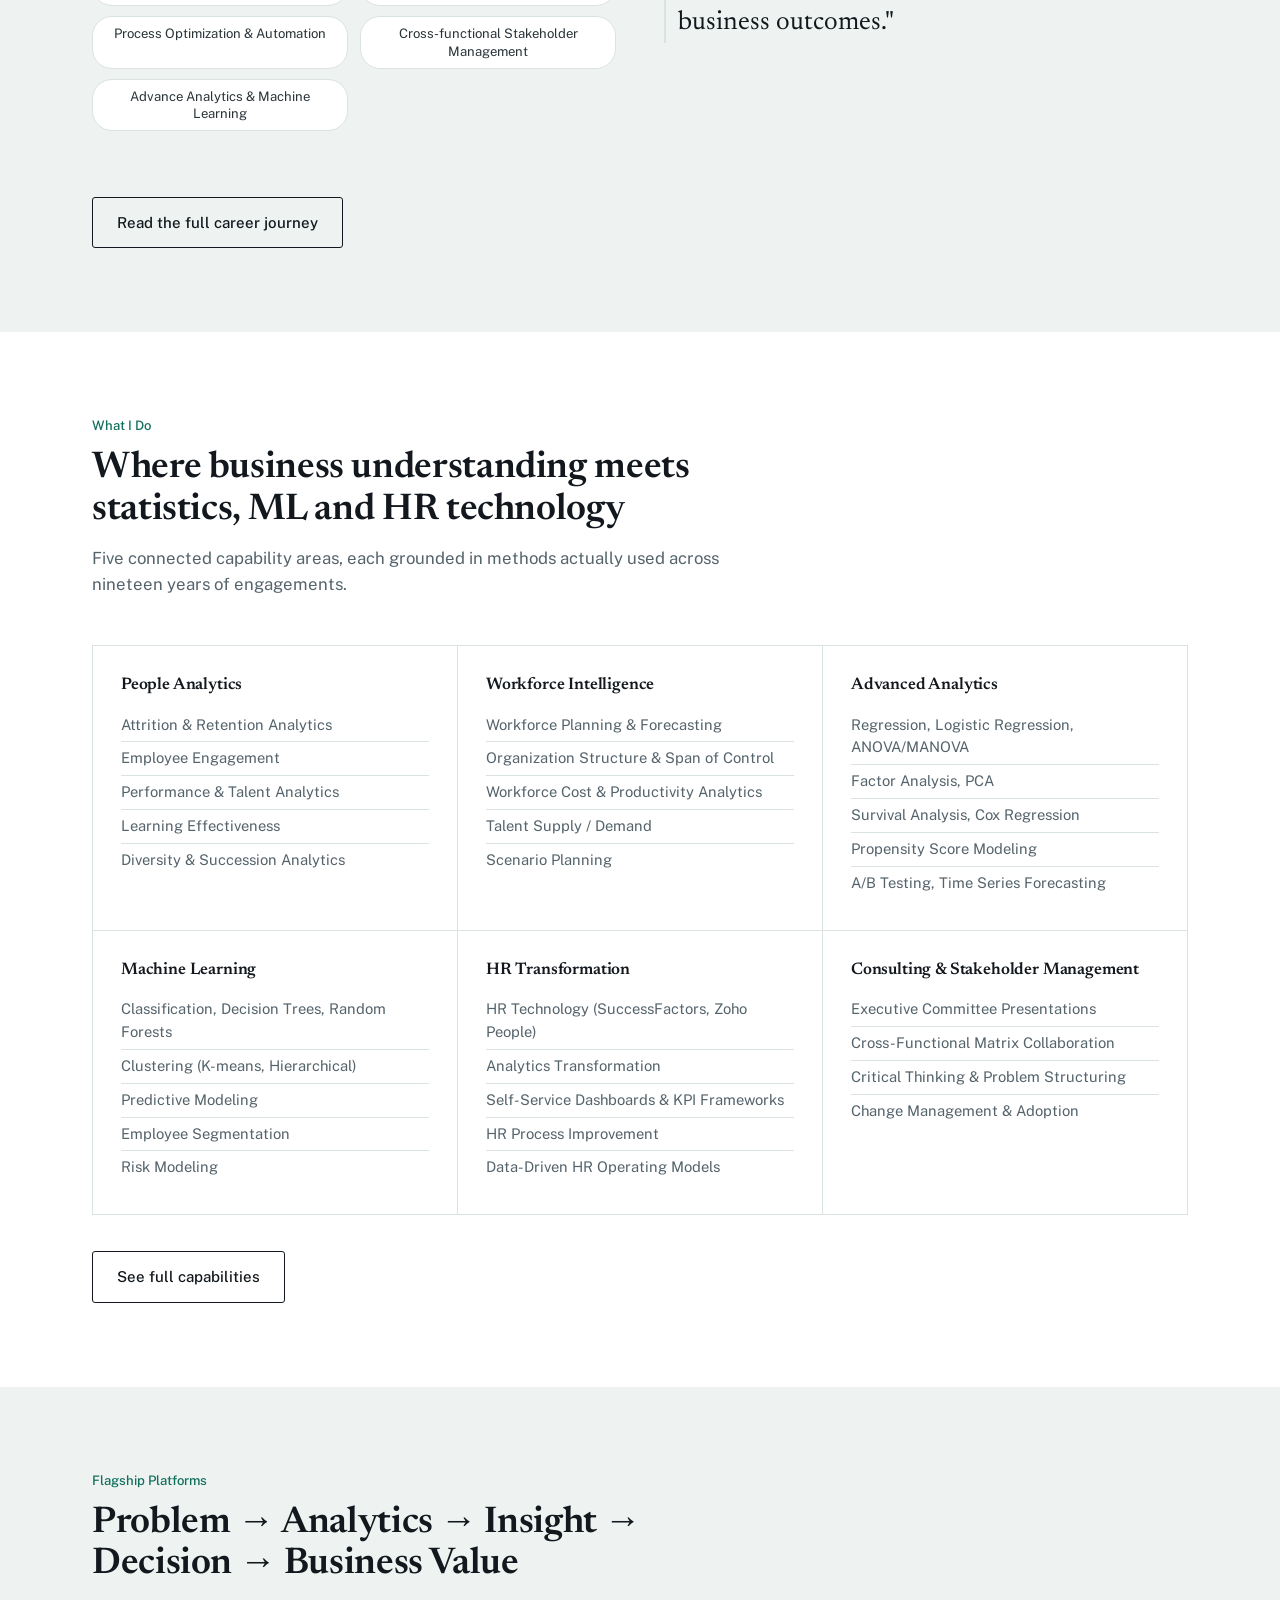
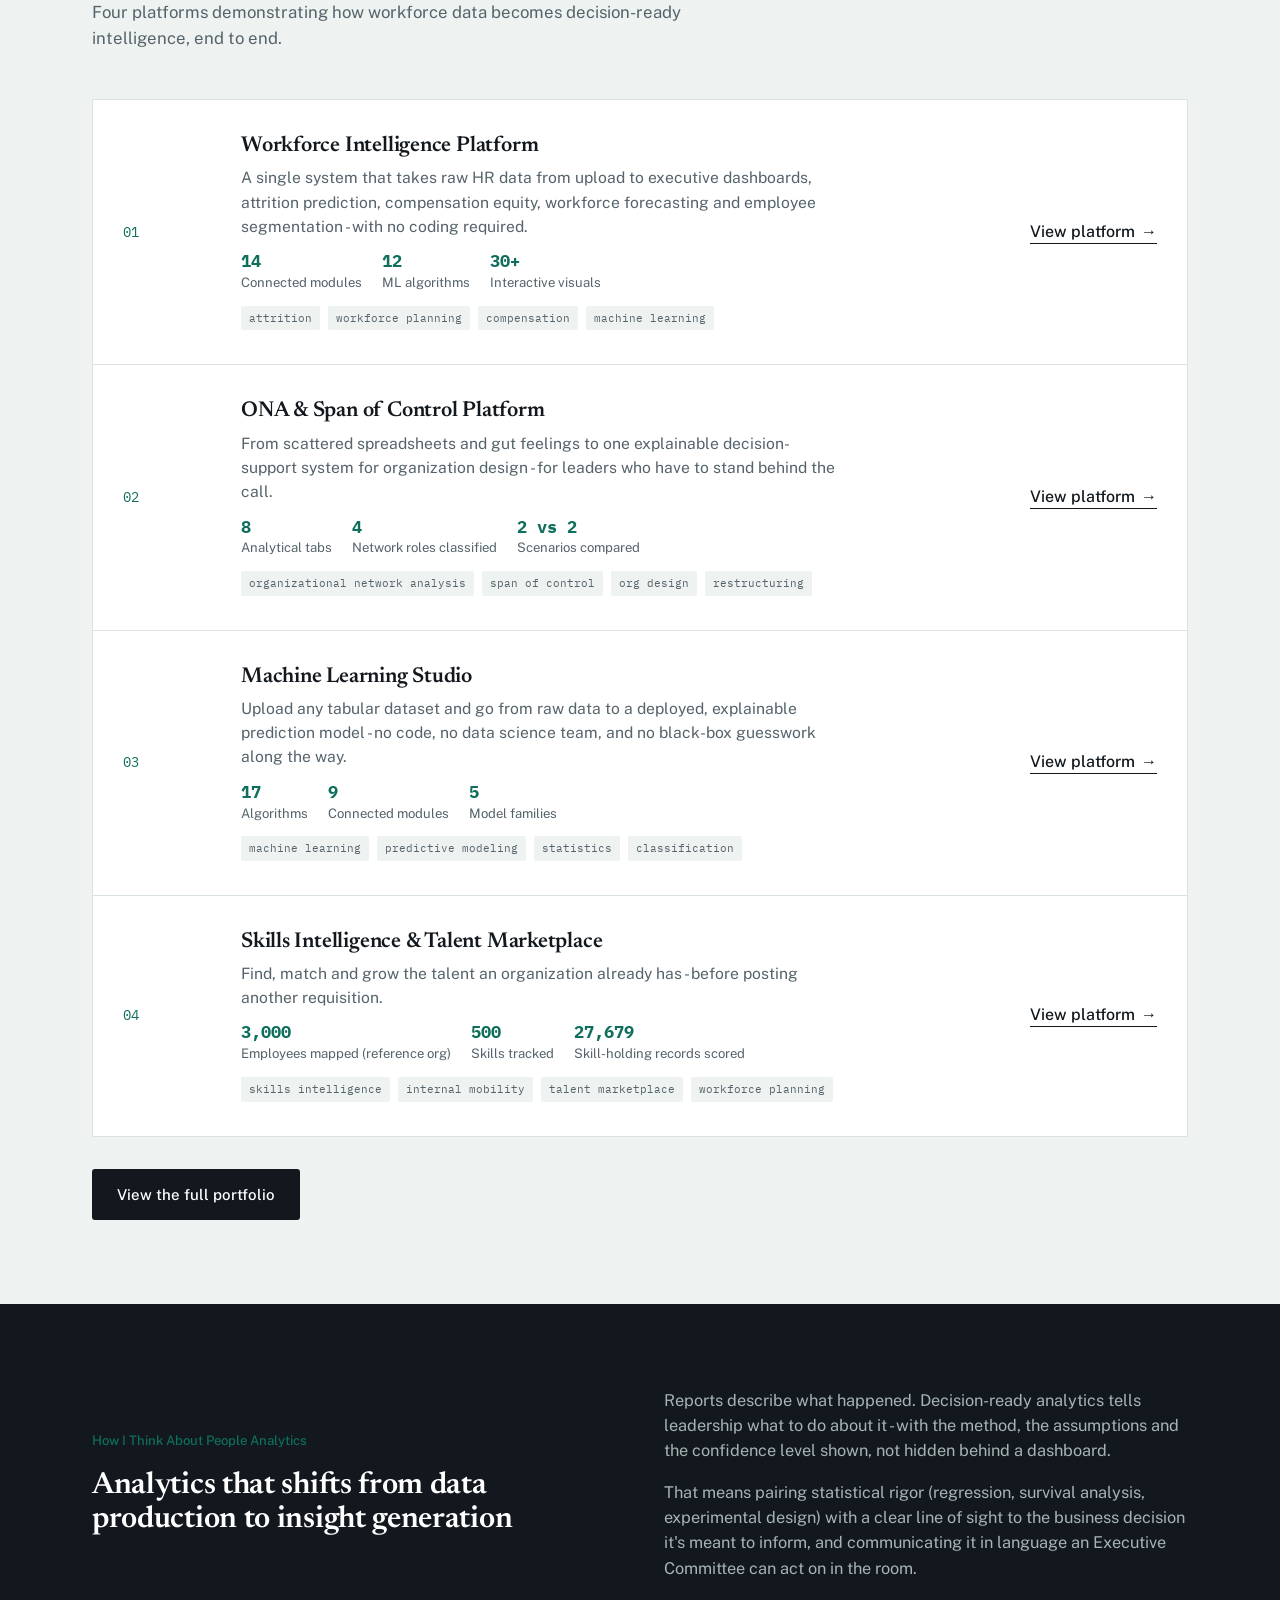
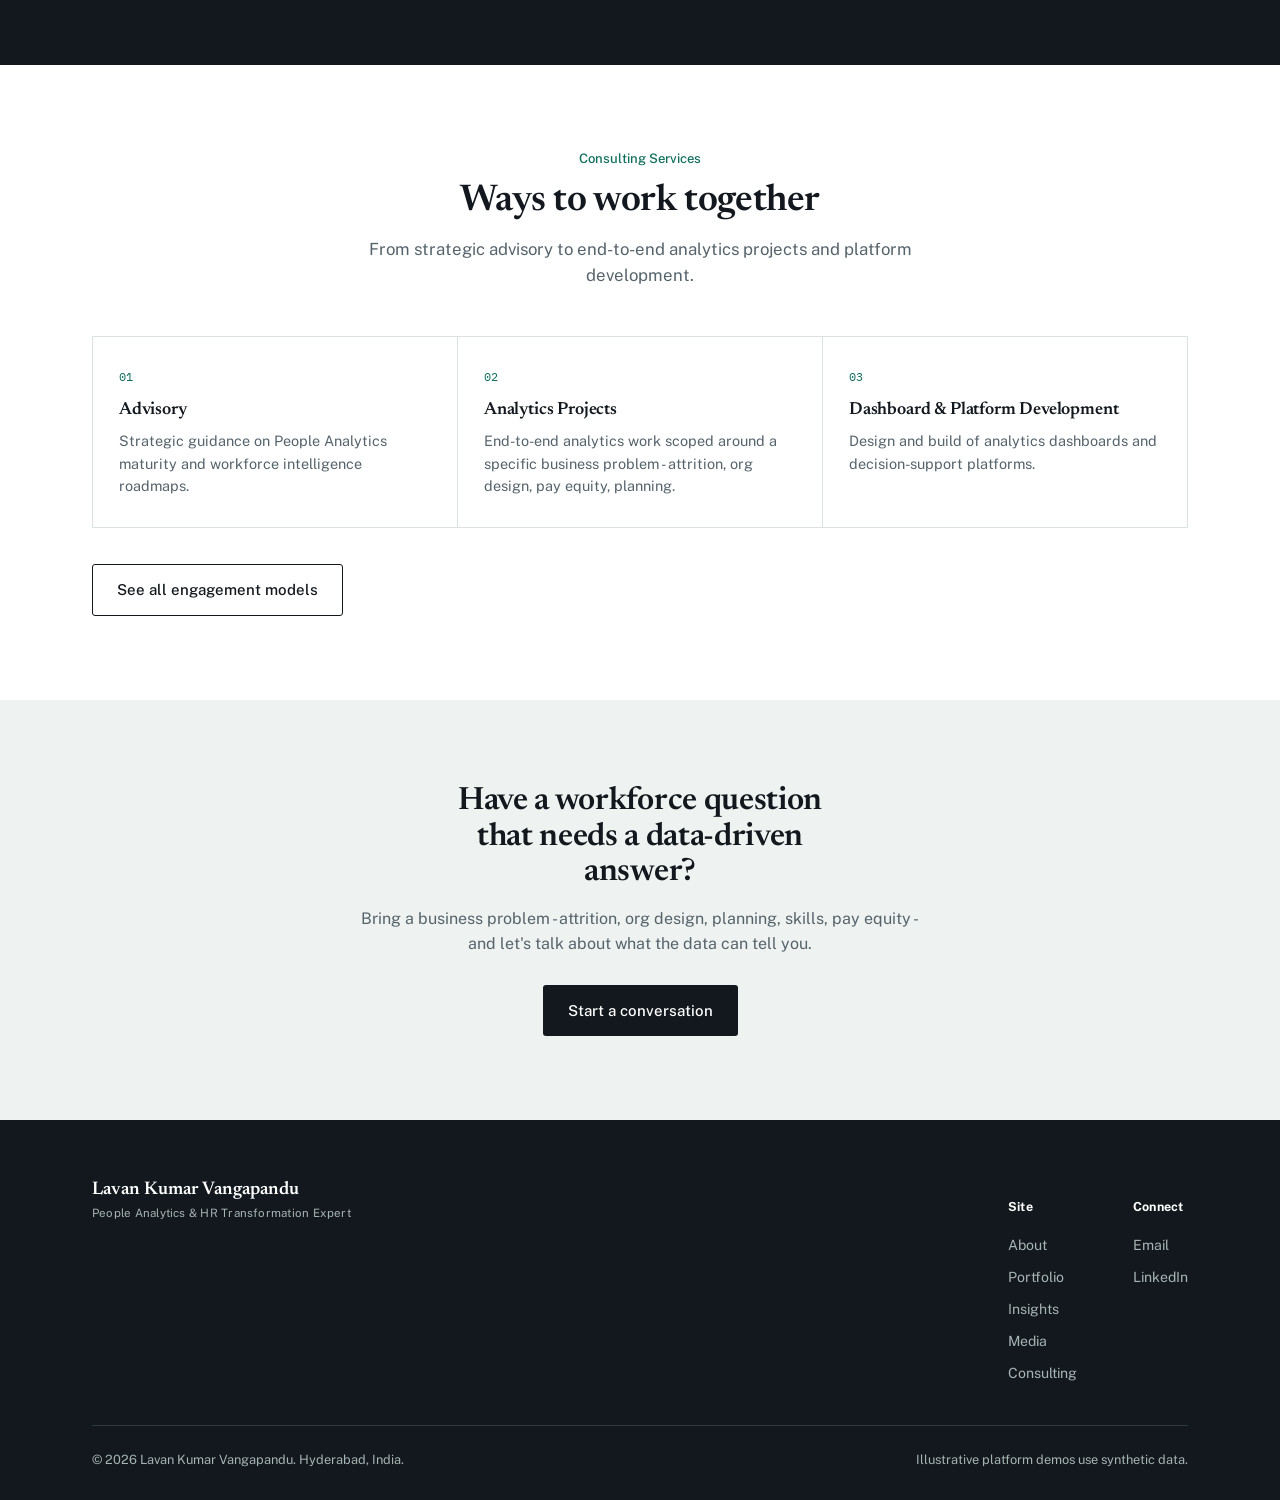
==== commit 9e2329fc: "Update quote in index.html for clarity" ====
--- a/index.html
+++ b/index.html
@@ -162,7 +162,7 @@
           </div>
         </div>
         <div class="quote-block">
-          "I don't just build HR reports or dashboards. I help organizations convert workforce data into insights, decisions and transformation outcomes."
+          "I bridge the gap between workforce data and organizational strategy—turning complex people insights into decisions, transformation priorities, and sustainable business outcomes."
         </div>
       </div>
       <div class="cta-row" style="margin-top:36px;">
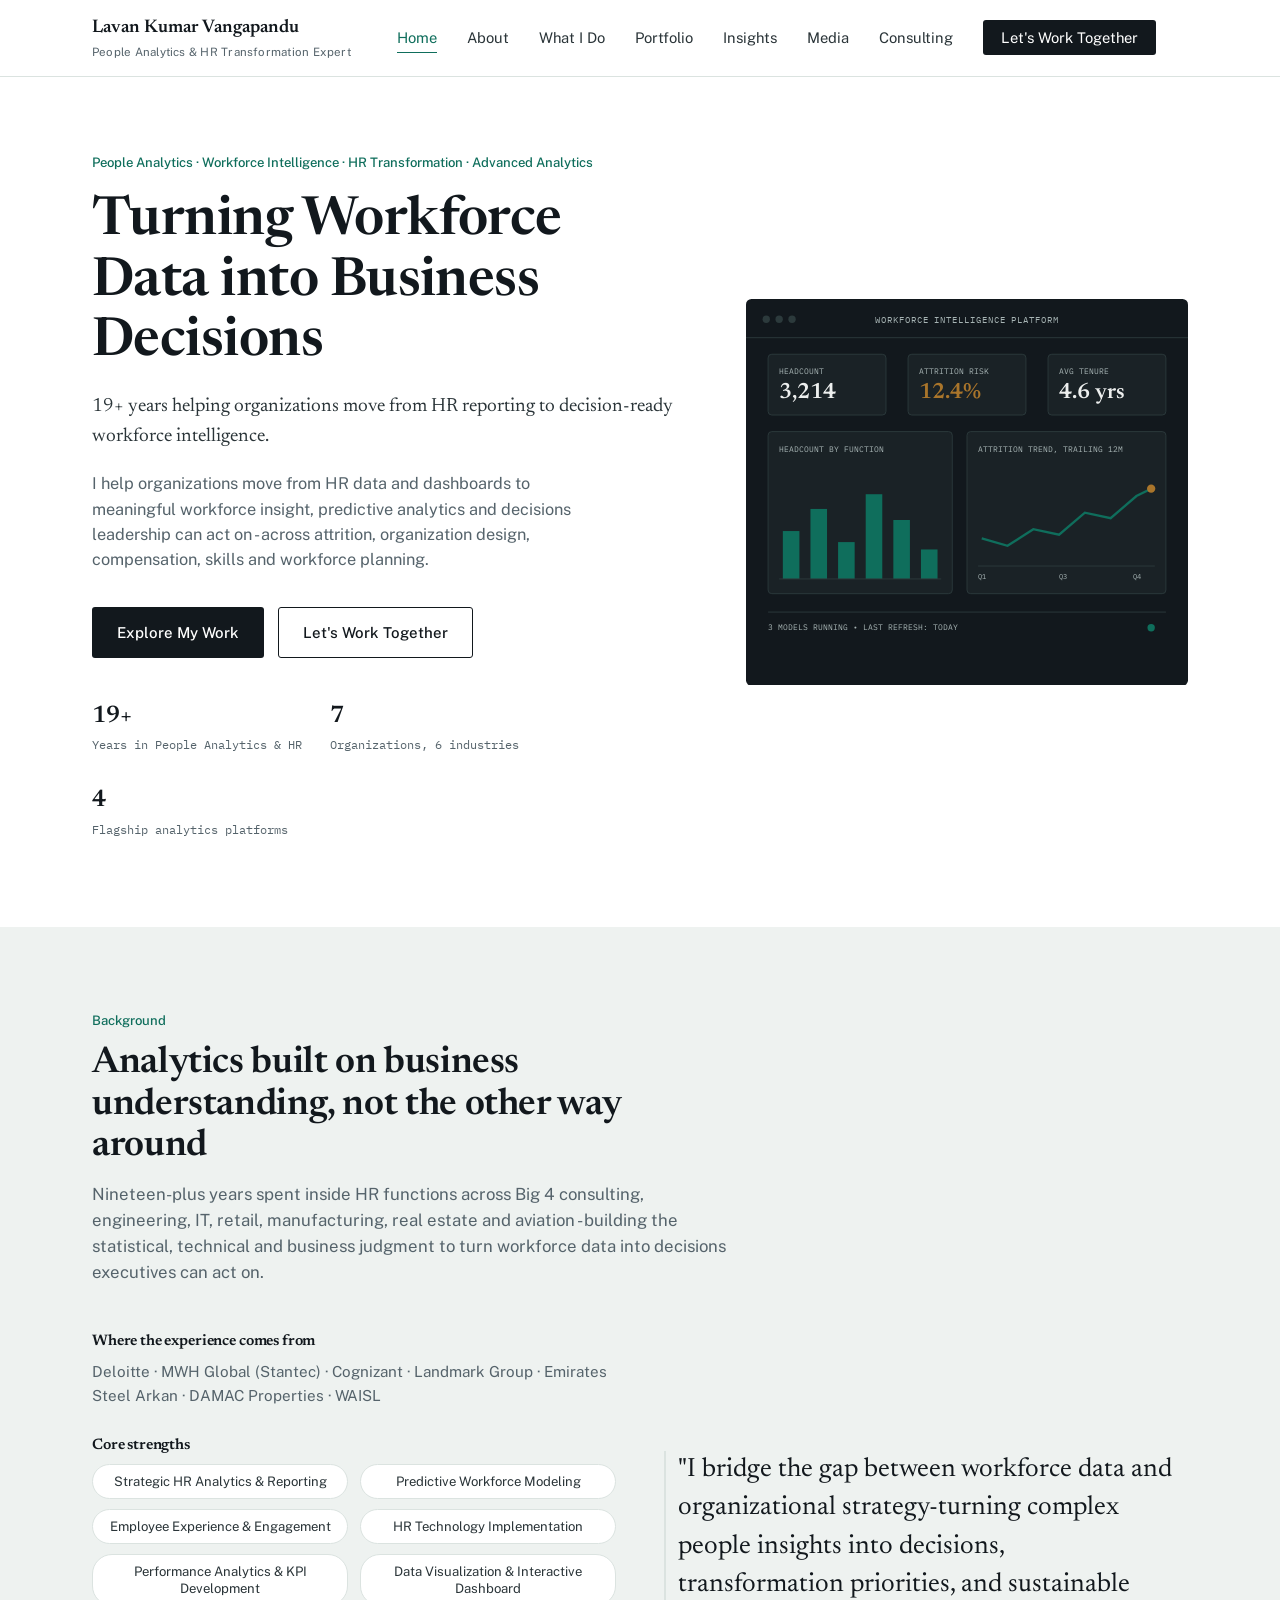
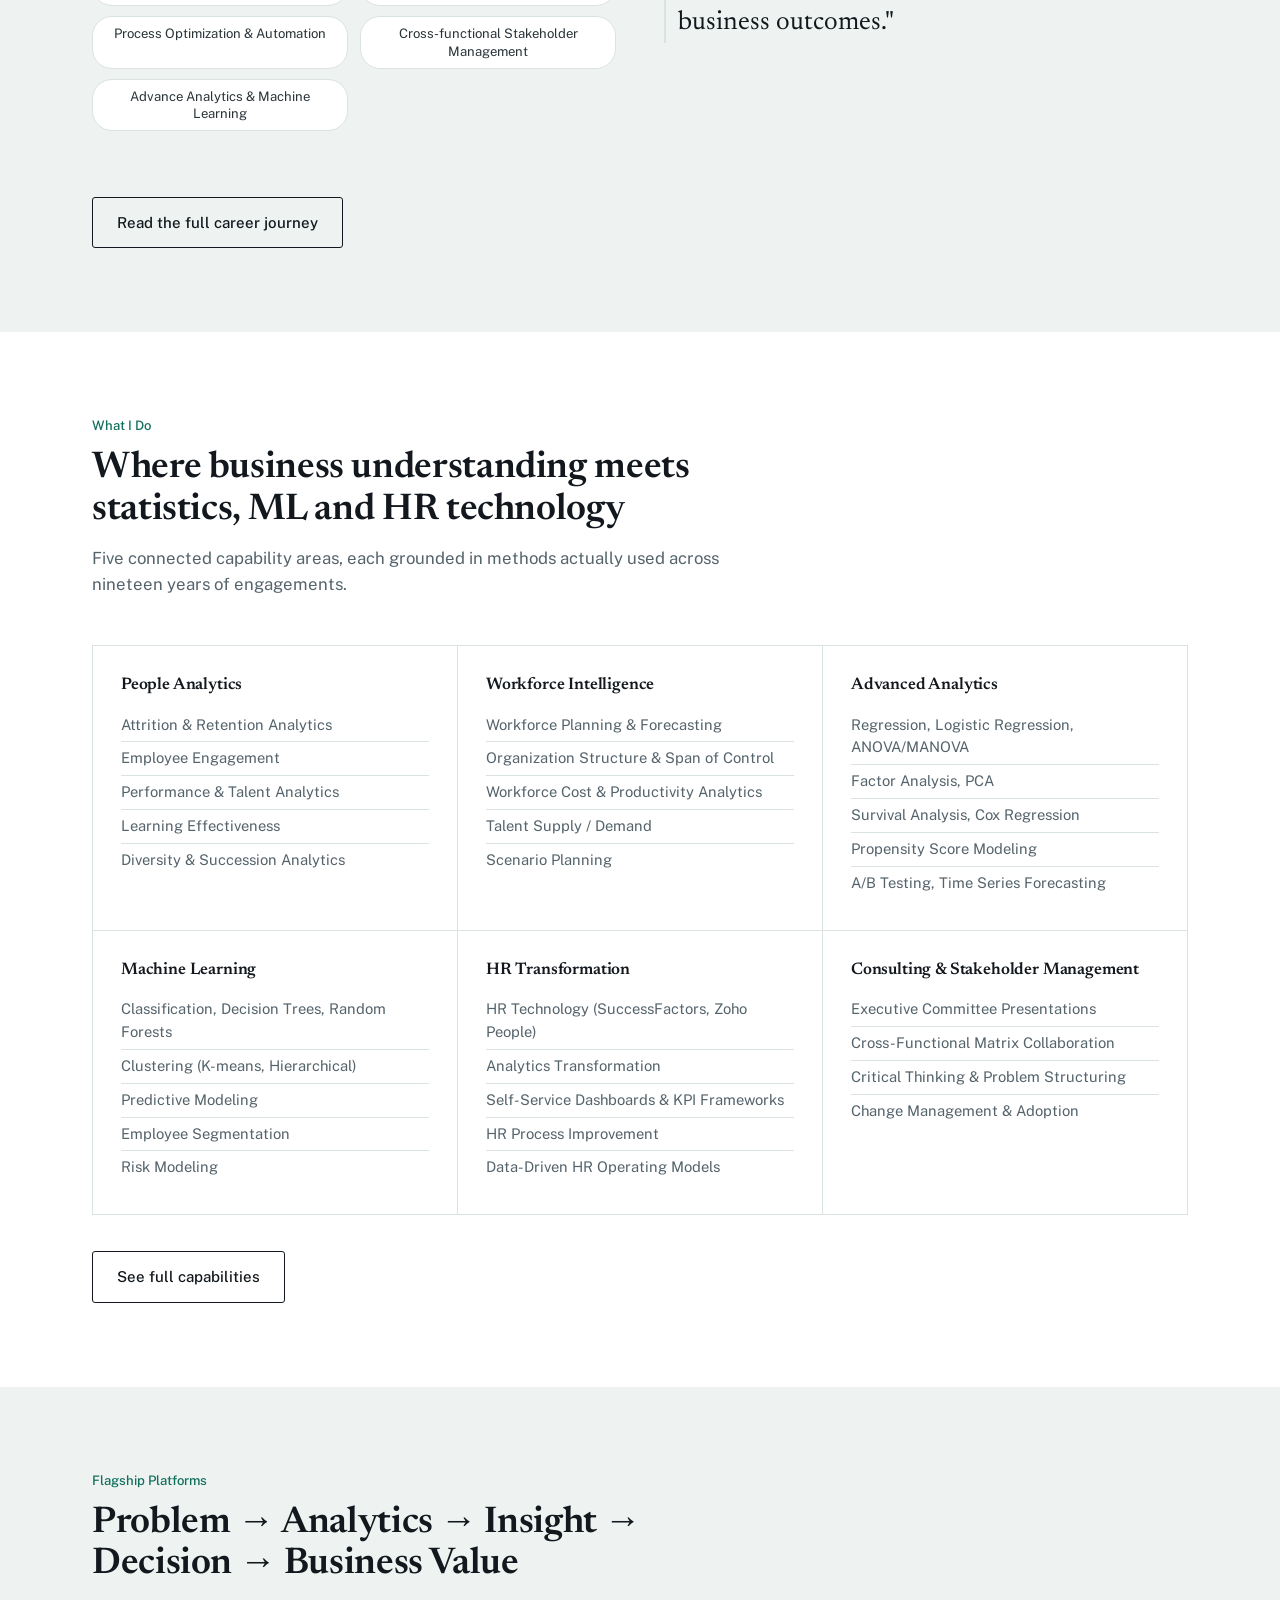
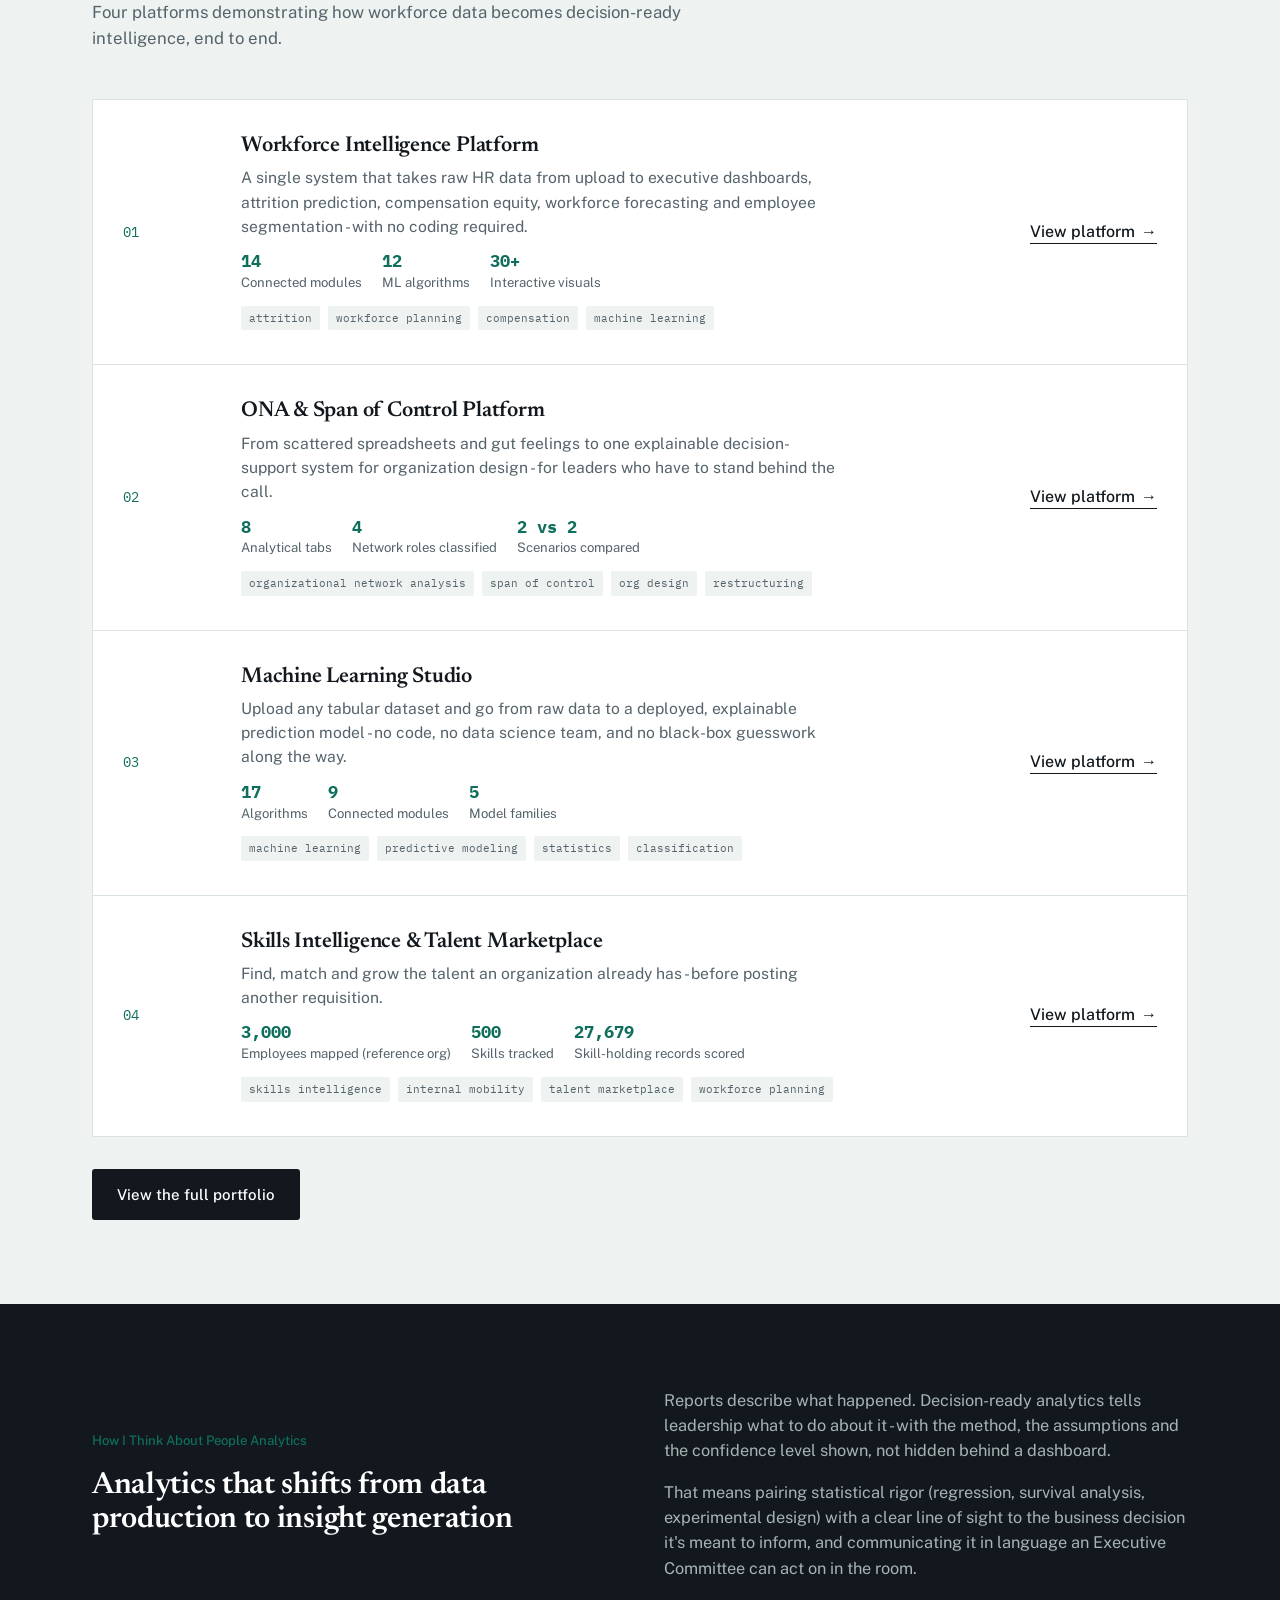
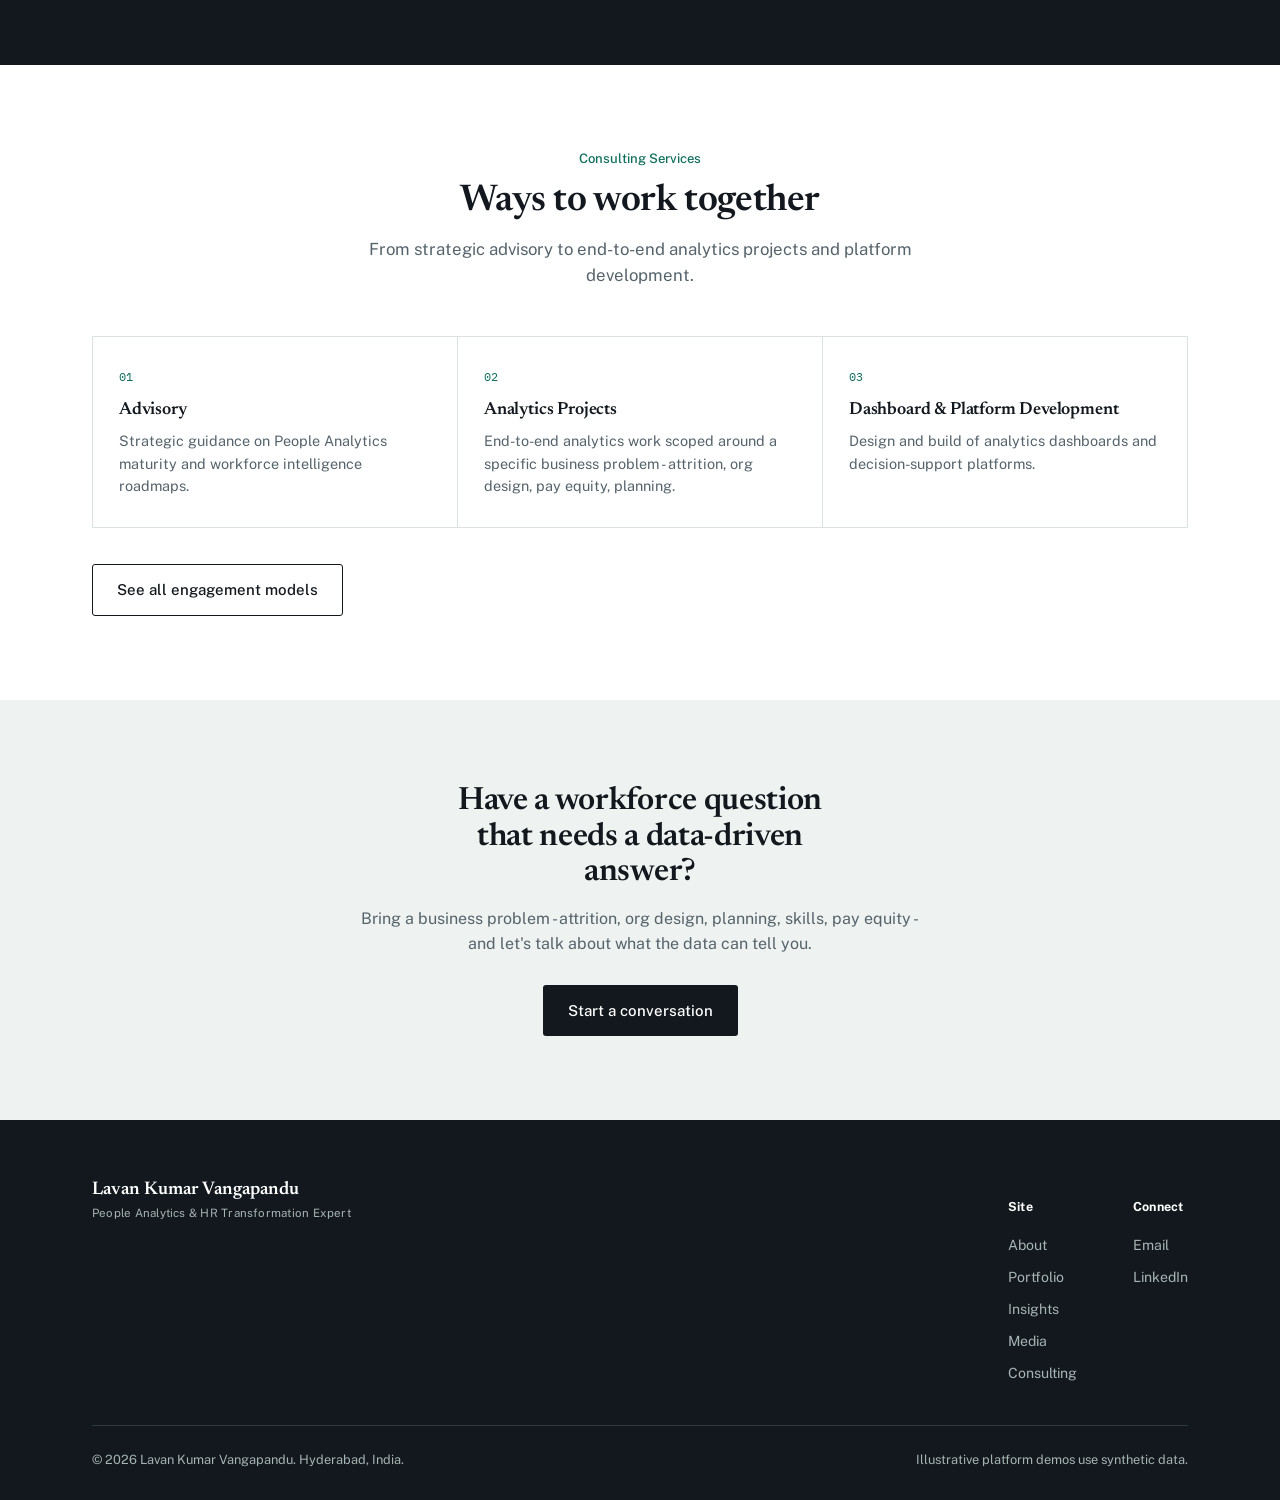
==== commit ae783f5a: "Fix typo in quote block in index.html" ====
--- a/index.html
+++ b/index.html
@@ -162,7 +162,7 @@
           </div>
         </div>
         <div class="quote-block">
-          "I bridge the gap between workforce data and organizational strategy—turning complex people insights into decisions, transformation priorities, and sustainable business outcomes."
+          "I bridge the gap between workforce data and organizational strategy-turning complex people insights into decisions, transformation priorities, and sustainable business outcomes."
         </div>
       </div>
       <div class="cta-row" style="margin-top:36px;">
